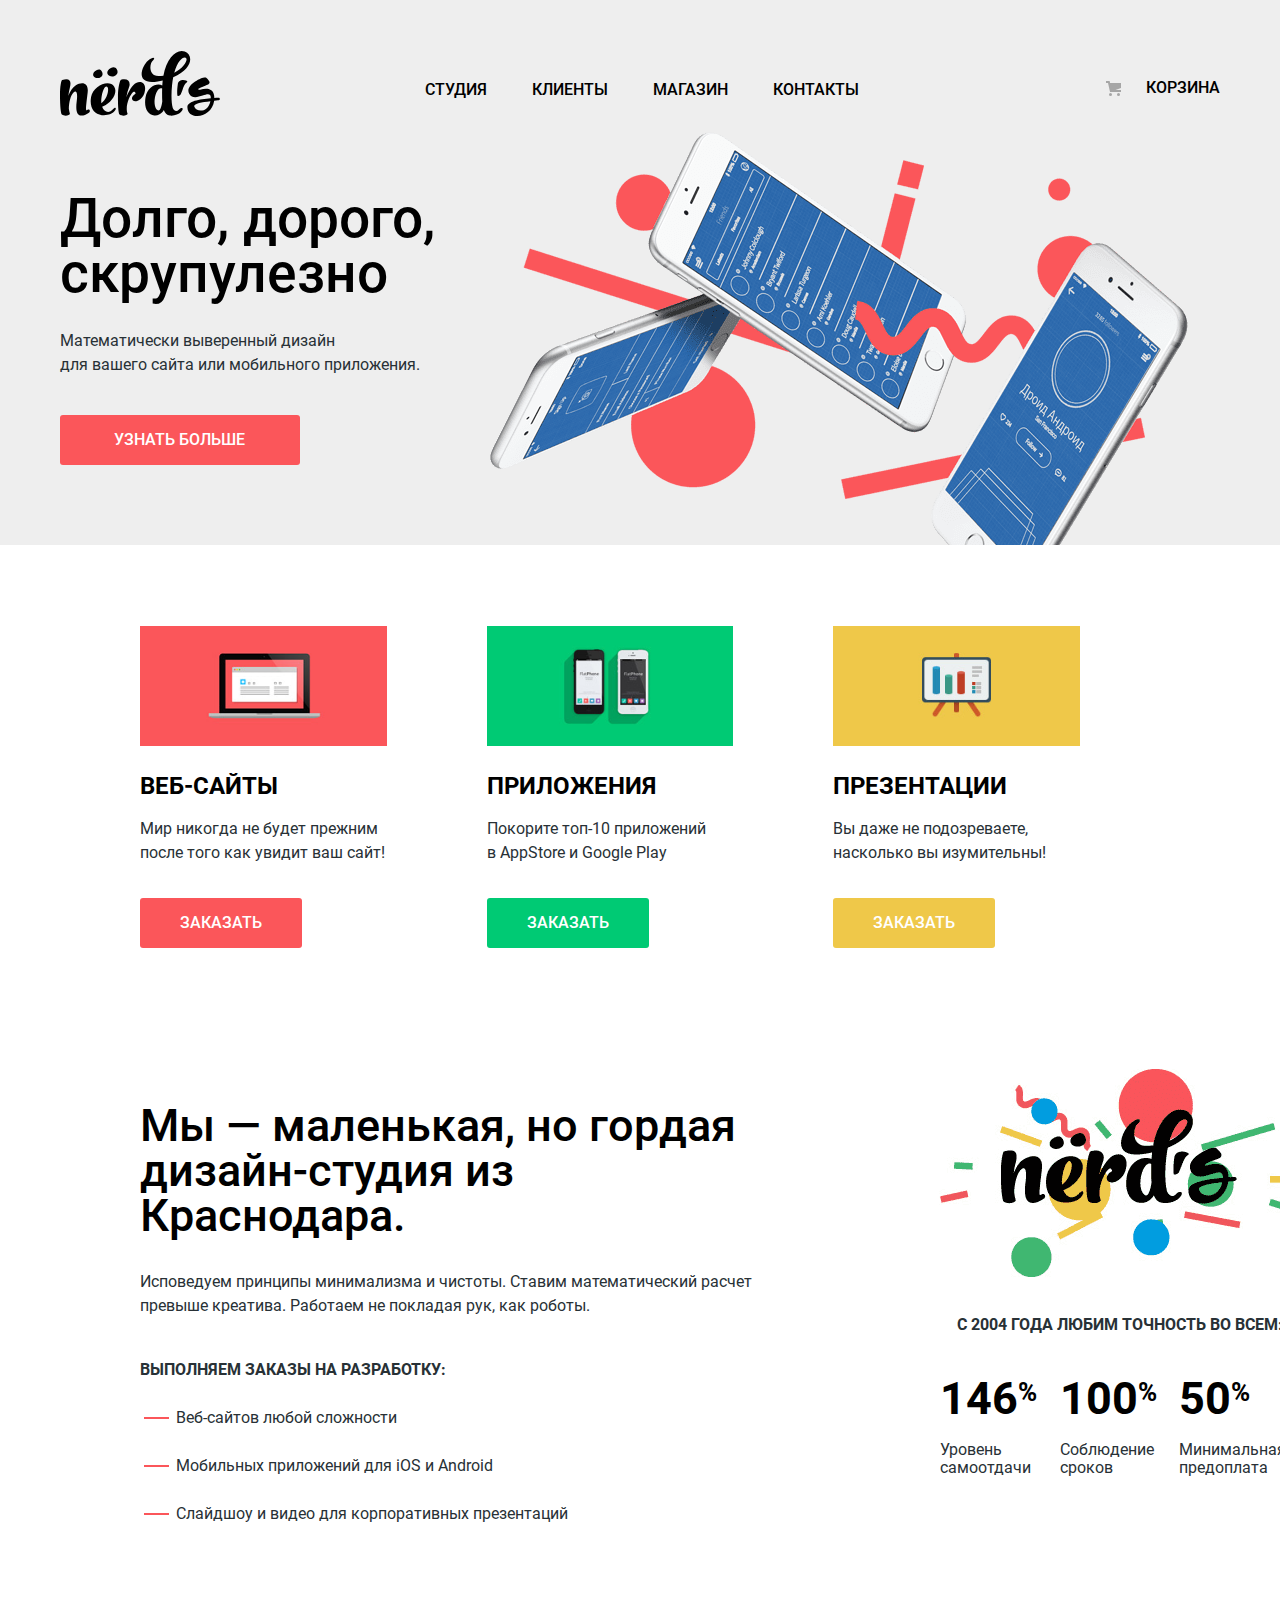
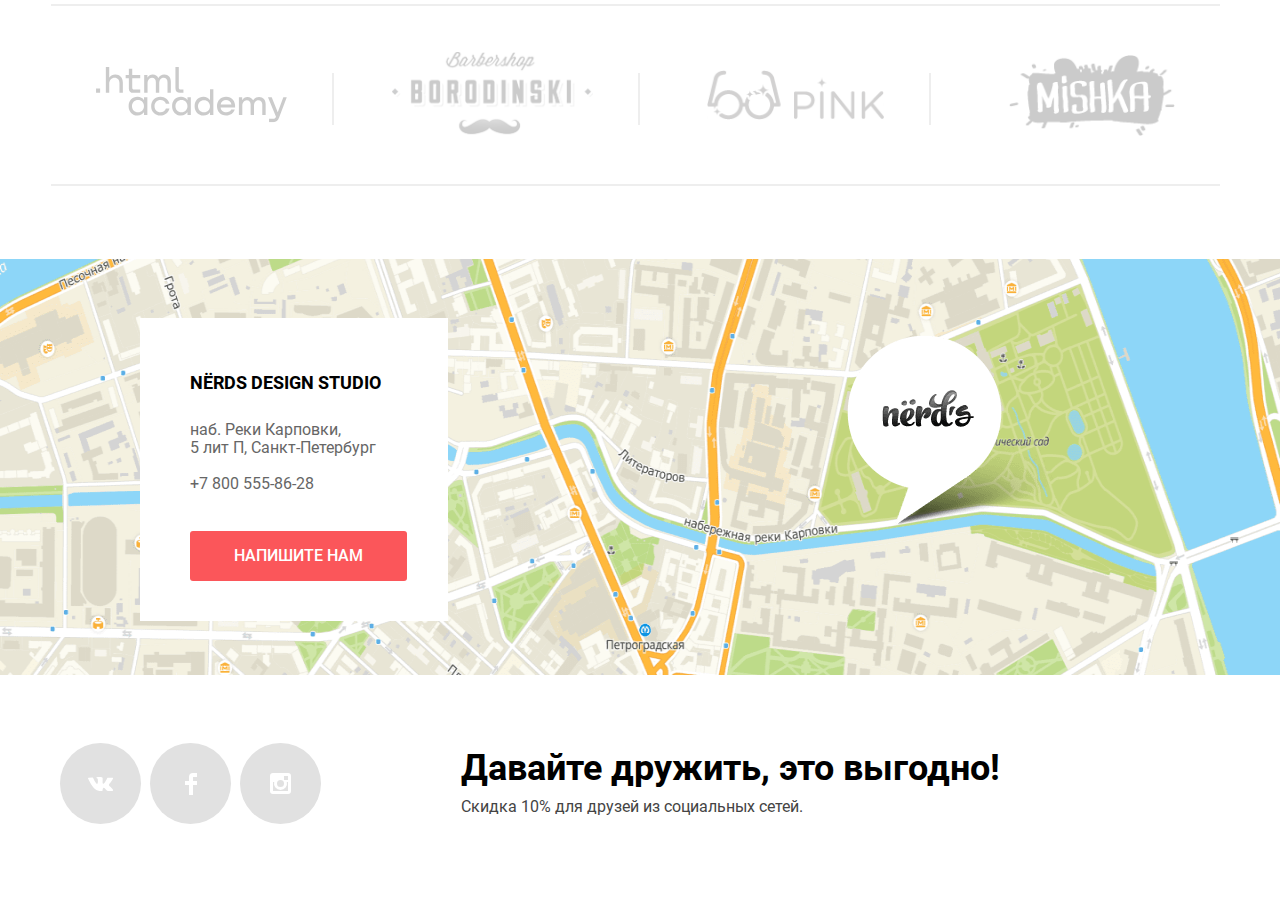
==== index.html @ bace2d58 "Декоративные элементы на главной странице" ====
<!DOCTYPE html>
<html lang="ru">
  <head>
    <meta charset="utf-8" />
    <title>Дизайн-студия "Нёрдс"</title>
    <link rel="icon" href="favicon.ico" />
    <link rel="icon" href="img/favicon/icon.svg" type="image/svg+xml" />
    <link rel="apple-touch-icon" href="img/favicon/180.png" />
    <link rel="manifest" href="manifest.webmanifest" />
    <link href="css/normalize.css" rel="stylesheet" />
    <link href="css/style.css" rel="stylesheet" />
  </head>
  <body class="page-body">
    <header class="main-header">
      <nav class="container main-navigation">
        <a class="main-header-logo">
          <img
            src="img/nerds-logo.svg"
            width="160"
            height="65"
            alt="Логотип дизайн-студии Nerds"
          />
        </a>
        <ul class="site-navigation">
          <li><a href="#">Студия</a></li>
          <li><a href="#">Клиенты</a></li>
          <li><a href="catalog.html">Магазин</a></li>
          <li><a href="#">Контакты</a></li>
        </ul>

        <a class="cart-link" href="blank.html">
          <img src="img/cart-icon.svg" width="15" height="15" alt="Корзина." />
          Корзина
        </a>
      </nav>
    </header>
    <main>
      <h1 class="visually-hidden">Дизайн-студия Nerds</h1>
      <section class="slider">
        <div class="container">
          <ul class="slider-list">
            <li class="slider-item slider-item--active">
              <div class="slider-item__left">
                <h2>
                  Долго, дорого, <br />
                  скрупулезно
                </h2>
                <p>
                  Математически выверенный дизайн <br />
                  для вашего сайта или мобильного приложения.
                </p>
                <a class="button" href="#">Узнать больше</a>
              </div>
              <img
                src="img/nerds-slide-1.png"
                width="760"
                height="431"
                alt="Телефоны."
              />
            </li>
            <li class="slider-item">
              <div class="slider-item__left">
                <h2>
                  Любим математику <br />
                  как никто другой
                </h2>
                <p>
                  Никакого креатива, только математические формулы для расчета
                  идеальных пропорций
                </p>
                <a class="button" href="#">Узнать больше</a>
              </div>
              <img
                src="img/nerds-slide-2.png"
                width="760"
                height="431"
                alt="Компьютеры."
              />
            </li>
            <li class="slider-item">
              <div class="slider-item__left">
                <h2>
                  Только ночь, <br />
                  только хардкор
                </h2>
                <p>
                  Работать днем, как все? Мы против этого. <br />
                  Ближе к полуночи работа только начинается.
                </p>
                <a class="button" href="#">Узнать больше</a>
              </div>
              <img
                src="img/nerds-slide-3.png"
                width="760"
                height="431"
                alt="Телефоны."
              />
            </li>
          </ul>
        </div>
      </section>
      <section class="service">
        <div class="container service__wrapper container--1100">
          <h2 class="visually-hidden">Услуги</h2>
          <figure class="service-item">
            <img
              src="img/web-site.jpg"
              width="300"
              height="146"
              alt="Компьютеры."
            />
            <figcaption class="service-item__description">
              <h3>Веб-сайты</h3>
              <p>
                Мир никогда не будет прежним <br />
                после того как увидит ваш сайт!
              </p>
              <button class="button">Заказать</button>
            </figcaption>
          </figure>
          <figure class="service-item">
            <img src="img/apps.jpg" width="300" height="146" alt="Телефоны." />
            <figcaption class="service-item__description">
              <h3>Приложения</h3>
              <p>
                Покорите топ-10 приложений <br />
                в AppStore и Google Play
              </p>
              <button class="button button-green">Заказать</button>
            </figcaption>
          </figure>
          <figure class="service-item">
            <img
              src="img/presentation.jpg"
              width="300"
              height="146"
              alt="Доска с диаграммой."
            />
            <figcaption class="service-item__description">
              <h3>Презентации</h3>
              <p>
                Вы даже не подозреваете, <br />
                насколько вы изумительны!
              </p>
              <button class="button button-yellow">Заказать</button>
            </figcaption>
          </figure>
        </div>
      </section>
      <section class="about">
        <h2 class="visually-hidden">О компании</h2>
        <div class="container container--1174 about__wrapper">
          <div class="about-left">
            <p class="about-text">
              Мы — маленькая, но гордая дизайн-студия из Краснодара.
            </p>
            <p class="about-text-description">
              Исповедуем принципы минимализма и чистоты. Ставим математический
              расчет превыше креатива. Работаем не покладая рук, как роботы.
            </p>
            <h3>Выполняем заказы на разработку:</h3>
            <ul class="about-list">
              <li class="about-list-item">Веб-сайтов любой сложности</li>
              <li class="about-list-item">
                Мобильных приложений для iOS и Android
              </li>
              <li class="about-list-item">
                Слайдшоу и видео для корпоративных презентаций
              </li>
            </ul>
          </div>
          <div class="about-benefits">
            <img
              src="img/nerds-illustration.png"
              width="360"
              height="208"
              alt="Логотип компании Nerds."
            />
            <h3>с 2004 года Любим точность во всем:</h3>
            <ul class="about-benefits-list">
              <li class="about-benefits-item">
                <h4 class="about-benefits-item-title">146<sup>%</sup></h4>
                <p>Уровень самоотдачи</p>
              </li>
              <li class="about-benefits-item">
                <h4 class="about-benefits-item-title">100<sup>%</sup></h4>
                <p>Соблюдение сроков</p>
              </li>
              <li class="about-benefits-item">
                <h4 class="about-benefits-item-title">50<sup>%</sup></h4>
                <p>Минимальная предоплата</p>
              </li>
            </ul>
          </div>
        </div>
      </section>
      <section class="partners">
        <div class="container">
          <h2 class="visually-hidden">Партнеры</h2>
          <ul class="partner-list">
            <li>
              <a href="https://htmlacademy.ru/intensive/htmlcss">
                <img
                  class="partner-logo"
                  src="img/logo_htmlacademy.svg"
                  width="199"
                  height="57"
                  alt="Логотип HTML Acedemy"
              /></a>
            </li>
            <li>
              <a href="#">
                <img
                  class="partner-logo"
                  src="img/logo-borodinski.svg"
                  width="209"
                  height="90"
                  alt="Логотип барбершопа Borodinski "
              /></a>
            </li>
            <li>
              <a href="#">
                <img
                  class="partner-logo"
                  src="img/logo-pink.svg"
                  width="185"
                  height="52"
                  alt="Логотип компании Pink."
              /></a>
            </li>
            <li>
              <a href="#">
                <img
                  class="partner-logo"
                  src="img/logo-mishka.svg"
                  width="173"
                  height="84"
                  alt="Логотип компании Mishka."
              /></a>
            </li>
          </ul>
        </div>
      </section>
      <section class="contacts">
        <h2 class="visually-hidden">Контакты</h2>
        <img
          src="img/map.png"
          width="1440"
          height="416"
          alt="Карта с указанием местоположения дизайн-студии Nerds."
        />
        <img
          src="img/map-marker.png"
          width="231"
          height="190"
          alt="Маркер с указанием местоположения компании Nerds."
        />
        <section class="adress">
          <h3>NЁRDS DESIGN STUDIO</h3>
          <p>
            наб. Реки Карповки, <br />
            5 лит П, Санкт-Петербург
          </p>
          <a class="contacts-phone" href="tel:+78005558628">+7 800 555-86-28</a>
          <button class="button">Напишите нам</button>
        </section>
      </section>
    </main>
    <footer class="main-footer">
      <div class="main-footer__wrapper container container--1060">
        <ul class="footer-social">
          <li>
            <a class="social-button" href="#">
              <img
                src="img/vk-icon.svg"
                width="26"
                height="15"
                alt="Иконка ВК."
            /></a>
          </li>
          <li>
            <a class="social-button" href="#">
              <img
                src="img/fb-icon.svg"
                width="12"
                height="22"
                alt="Иконка Facebook."
            /></a>
          </li>
          <li>
            <a class="social-button" href="#">
              <img
                src="img/insta-icon.svg"
                width="21"
                height="21"
                alt="Иконка Инстаграм."
            /></a>
          </li>
        </ul>
        <div class="footer__info">
          <p class="footer-text">Давайте дружить, это выгодно!</p>
          <p>Скидка 10% для друзей из социальных сетей.</p>
        </div>
      </div>
    </footer>
    <section class="modal">
      <h2>Напишите нам</h2>
      <form class="write-us-form" action="#">
        <p class="write-us-item">
          <label for="name">Ваше имя:</label>
          <input type="text" id="name" placeholder="Имя Фамилия" />
        </p>
        <p class="write-us-item">
          <label for="email">Ваш email:</label>
          <input type="email" id="email" placeholder="email@example.com" />
        </p>
        <p class="write-us-item">
          <label for="letter">Текст письма:</label>
          <textarea
            id="letter"
            name="letter"
            placeholder="В свободной форме"
          ></textarea>
        </p>
        <button class="button" type="submit">Отправить</button>
      </form>
      <button class="write-us-form-close" type="button">&times;</button>
    </section>
  </body>
</html>
---- css/style.css ----
@font-face {
  font-family: "Roboto";
  font-weight: normal;
  font-style: normal;
  font-display: swap;
  src: url("../fonts/roboto.woff2") format("woff2"),
    url("../fonts/roboto.woff") format("woff");
}

@font-face {
  font-family: "Roboto";
  font-weight: 500;
  font-style: normal;
  font-display: swap;
  src: url("../fonts/robotomedium.woff2") format("woff2"),
    url("../fonts/robotomedium.woff") format("woff");
}

@font-face {
  font-family: "Roboto";
  font-weight: bold;
  font-style: normal;
  font-display: swap;
  src: url("../fonts/robotobold.woff2") format("woff2"),
    url("../fonts/robotobold.woff") format("woff");
}

:root {
  --basic-black: #000000;
  --basic-white: #ffffff;
  --basic-extra-light: #eeeeee;
  --basic-extra-dark: #283136;
  --pink-active: #d7373b;
  --pink-hover: #e74246;
  --pink: #fb565a;
  --grey-footer: #444444;
  --grey-form: #d7dcde;
  --grey-form-hover: #b4b9bb;
  --grey-radio-hover: #283136;
  --grey-social: #e1e1e1;
  --grey-product-text: #666666;
  --grey-button-hover: #dfdfdf;
  --grey-button-active: #d5d5d5;
  --button-green: #00ca74;
  --button-green-hover: #00bc6c;
  --button-green-active: #00aa62;
  --button-yellow: #efc849;
  --button-yellow-hover: #eab534;
  --button-yellow-active: #e5a722;
  --sort-button: #231f20;
  --sort-button-last: #a6a6a6;
}

.container {
  width: 100%;
  max-width: 1160px;
  margin: 0 auto;
  padding: 0 10px;
}

.visually-hidden {
  position: absolute;
  clip: rect(0 0 0 0);
  width: 1px;
  height: 1px;
  margin: -1px;
}

.button {
  font: inherit;
  text-align: center;
  color: var(--basic-white);
  vertical-align: middle;
  text-transform: uppercase;
  background-color: var(--pink);
  border: none;
  font-weight: 500;
  line-height: 18px;
  font-family: "Roboto", Arial, Helvetica, sans-serif;
  cursor: pointer;
  border-radius: 3px;
  height: 50px;
}

.button:hover {
  background-color: var(--pink-hover);
}

.button:active {
  background-color: var(--pink-active);
  color: rgba(255, 255, 255, 0.3);
}

.service-item__description p {
  padding-bottom: 0;
}

.service-item__description button {
  display: flex;
  align-items: center;
  width: -moz-fit-content;
  width: -webkit-fit-content;
  width: fit-content;
  padding: 0 2.5em;
  margin-top: 33px;
}

.button-green {
  background-color: var(--button-green);
}

.button-green:hover {
  background-color: var(--button-green-hover);
}

.button-green:active {
  background-color: var(--button-green-active);
  color: rgba(255, 255, 255, 0.3);
}

.button-yellow {
  background-color: var(--button-yellow);
}

.button-yellow:hover {
  background-color: var(--button-yellow-hover);
}

.button-yellow:active {
  background-color: var(--button-yellow-active);
  color: rgba(255, 255, 255, 0.3);
}

fieldset:first-child label {
  line-height: 22px;
  text-transform: uppercase;
}

fieldset:first-child input {
  line-height: 22px;
  background-color: var(--basic-extra-light);
}

fieldset:first-child input::placeholder {
  color: var(--basic-extra-dark);
}

.page-body,
.catalog-body {
  min-width: 935px;
  margin: 0;
  padding: 0;
  font-family: "Roboto", Arial, Helvetica, sans-serif;
  font-size: 16px;
  line-height: 24px;
  font-weight: 400;
  color: var(--basic-extra-dark);
  background-color: var(--basic-white);
}

.page-body a,
.catalog-body a {
  text-decoration: none;
}

.page-body img,
.catalog-body img {
  max-width: 100%;
  height: auto;
}

.main-navigation {
  display: flex;
  justify-content: space-between;
  font-size: 16px;
  line-height: 30px;
  color: var(--basic-black);
  background-color: var(--basic-extra-light);
  text-transform: uppercase;
  padding-top: 50px;
}

.main-header {
  background-color: var(--basic-extra-light);
}

.site-navigation {
  display: flex;
  align-items: center;
  justify-content: center;
  margin: 0;
  padding: 0;
  list-style: none;
  padding-right: 43px;
  padding-top: 4px;
}

.site-navigation li + li {
  margin-left: 45px;
}

.site-navigation a:not([href]) {
  position: relative;
}

.site-navigation a:not([href])::before {
  position: absolute;
  width: 100%;
  bottom: -13px;
  height: 2px;
  content: "";
  background-color: var(--pink);
}

.site-navigation a,
.cart-link {
  color: var(--basic-black);
  font-weight: 500;
}

.site-navigation a:hover,
.cart-link:hover {
  color: var(--pink);
}

.site-navigation a:active,
.cart-link:active,
.main-header-logo:active img .product-item h3:active {
  color: var(--basic-black);
  opacity: 0.3;
}

.cart-link {
  display: flex;
  align-items: center;
}

.cart-link img {
  margin-right: 25px;
}

.main-header-logo:hover {
  color: var(--basic-black);
  opacity: 0.7;
}

.slider {
  background-color: var(--basic-extra-light);
}

.slider-list {
  list-style: none;
  padding: 0;
  margin-top: 0;
}

.slider-item h2 {
  color: var(--basic-black);
  font-size: 55px;
  line-height: 55px;
  font-weight: 500;
  display: grid;
  grid-column: 1/-1;
  grid-row: 1;
  margin-top: 65px;
  margin-bottom: 0;
}

.slider-item p {
  grid-column: 1/-1;
  grid-row: 2;
  max-width: 416px;
  margin-top: 28px;
}

.slider-item img {
  grid-column-start: 2;
  grid-row: 1/-1;
  margin-top: -12px;
  margin-left: 16px;
}

.slider-item {
  display: none;
  grid-template-rows: repeat(3, auto);
}

.slider-item--active {
  display: grid;
}

.slider-item__left a {
  display: flex;
  align-items: center;
  width: -moz-fit-content;
  width: -webkit-fit-content;
  width: fit-content;
  margin-top: 38px;
  margin-bottom: 80px;
  padding: 0 3.4em;
}

.container--1174 {
  width: 100%;
  max-width: 1174px;
  margin-left: 130px;
  margin-right: 116px;
  margin-top: 56px;
}

.about {
  padding-bottom: 80px;
}

.about__wrapper {
  display: grid;
  grid-template-columns: auto auto;
}

.about-left {
  width: 100%;
  max-width: 650px;
}

.about h3 {
  color: var(--basic-extra-dark);
  font-size: 16px;
  text-transform: uppercase;
  font-weight: 700;
}

.about > h3:last-of-type {
  color: var(--basic-black);
}

.about-text {
  color: var(--basic-black);
  font-size: 45px;
  line-height: 45px;
  font-weight: 500;
  margin: 0;
  margin-top: 34px;
  margin-bottom: 32px;
}

.about-text-description {
  margin: 0;
  margin-bottom: 40px;
}
.about-left h3 {
  margin: 40px 0 23px;
}

.about-list {
  padding: 0;
  margin-top: 24px;
  list-style: none;
  margin-left: 4px;
}

.about-list li {
  display: flex;
  align-items: center;
}

.about-list li::before {
  content: "";
  width: 25px;
  height: 2px;
  background-color: var(--pink);
  margin-right: 7px;
}

.about-list li + li {
  margin-top: 24px;
}

.about-benefits {
  width: 100%;
  max-width: 360px;
  margin-left: 68px;
}

.about-benefits h3 {
  white-space: nowrap;
  margin-top: 29px;
  margin-left: 51px;
}

.about-benefits img {
  margin-left: 33px;
}

.about-benefits-list {
  display: grid;
  width: 379px;
  grid-template-columns: 130px 125px 135px;
  list-style: none;
  padding: 0;
  margin: 0;
  margin-right: 126px;
  margin-left: 34px;
  margin-top: 30px;
}

.about-benefits-item:nth-of-type(2) {
  margin-left: -10px;
}

.about-benefits-item:nth-of-type(3) {
  margin-left: -16px;
}

.about-benefits-item h4 {
  margin: 0;
}

.about-benefits-item-title {
  color: var(--basic-black);
  font-size: 45px;
  line-height: 64px;
  font-weight: 700;
}

.about-benefits-item-title sup {
  color: var(--basic-black);
  font-size: 26px;
  line-height: 40px;
  font-weight: 700;
}

.about-benefits-item p {
  line-height: 18px;
  font-family: "Roboto", Arial, Helvetica, sans-serif;
  margin: 0;
  margin-top: 10px;
}

.container--1100 {
  max-width: 1100px;
  padding: 0;
}

.service {
  padding: 65px 0;
  margin-left: 140px;
  margin-right: 200px;
}

.service-item {
  margin: 0;
}

.service-item img {
  width: 300px;
}

.service__wrapper {
  display: flex;
  justify-content: start;
}

.service__wrapper figure + figure {
  margin-left: 100px;
}

.service-item h3 {
  margin: 0;
  font-size: 24px;
  line-height: 30px;
  text-transform: uppercase;
  color: var(--basic-black);
  margin-top: 18px;
}

.partner-list {
  display: flex;
  list-style: none;
  margin: 0;
  padding: 0;
  padding-top: 46px;
  padding-bottom: 39px;
  border-top: 2px solid var(--basic-extra-light);
  border-bottom: 2px solid var(--basic-extra-light);
  align-items: center;
  margin-top: -18px;
  margin-left: -9px;
}

.partner-list li {
  padding: 0 45px;
  position: relative;
}

.partner-list li:nth-of-type(2) {
  margin-left: 15px;
}

.partner-list li:nth-of-type(3) {
  margin-left: 24px;
}

.partner-list li:nth-of-type(4) {
  margin-left: 35px;
}

.partner-list li:last-child::after {
  display: none;
}

.partner-list li::after {
  content: "";
  position: absolute;
  width: 2px;
  height: 52px;
  background-color: var(--basic-extra-light);
  left: 100%;
  top: 50%;
  transform: translateY(-50%);
}

.partner-logo {
  opacity: 0.2;
}

.partner-logo:hover {
  opacity: 1;
}

.partner-logo:active {
  opacity: 0.1;
}

.main-footer {
  padding: 68px 0;
}

.main-footer__wrapper {
  display: grid;
  grid-template-columns: 351px 1fr;
  color: var(--grey-footer);
  line-height: 22px;
}

.main-footer__wrapper p:first-of-type {
  margin-top: 7px;
}

.main-footer__wrapper p:last-of-type {
  margin-top: 10px;
}

.footer-text {
  font-size: 36px;
  line-height: 36px;
  font-weight: 700;
  color: var(--basic-black);
  margin: 0;
}

.modal {
  display: none;
  width: 960px;
  position: absolute;
  top: 50%;
  left: 50%;
  transform: translate(-50%, -50%);
  padding: 63px 100px 84px;
  background: var(--basic-white);
  box-shadow: 0px 20px 40px rgba(0, 0, 0, 0.4);
  box-sizing: border-box;
}

.modal label {
  color: var(--basic-black);
  line-height: 18px;
  font-weight: 700;
  padding-bottom: 9px;
}

.modal h2 {
  margin: 0;
  font-size: 45px;
  line-height: 53px;
  margin-bottom: 37px;
}

.write-us-form {
  display: grid;
  grid-template-columns: 1fr 1fr;
  column-gap: 40px;
  width: 760px;
}

.write-us-form button {
  display: flex;
  align-items: center;
  width: -moz-fit-content;
  width: -webkit-fit-content;
  width: fit-content;
  padding: 0 5.2em;
  margin-top: 47px;
}

.write-us-item {
  display: flex;
  flex-direction: column;
}

.write-us-item input {
  font: inherit;
  background-color: transparent;
  border: 2px solid #d7dcde;
  line-height: 18px;
  padding: 1em 0.9em;
  border-radius: 3px;
}

.write-us-item textarea {
  line-height: 18px;
  border: 2px solid #d7dcde;
  border-radius: 3px;
  padding: 1em 0.9em;
  height: 118px;
  box-sizing: border-box;
  resize: none;
}

.write-us-item:last-of-type {
  grid-column: 1 / -1;
}

.write-us-item input:hover,
.write-us-item textarea:hover {
  background-color: transparent;
  border-color: var(--grey-form);
}

.write-us-item input:focus,
.write-us-item textarea:focus {
  background-color: transparent;
  border-color: var(--basic-black);
}

.write-us-item input:invalid,
.write-us-item textarea:invalid {
  background-color: transparent;
  border-color: (--pink-hover);
}

.write-us-item input::placeholder,
.write-us-item textarea::placeholder {
  color: var(--grey-footer);
  opacity: 0.5;
}

.write-us-item input:focus::placeholder {
  opacity: 1;
}

.write-us-item input:invalid::placeholder {
  color: var(--pink-hover);
}

.write-us-form-close {
  display: flex;
  justify-content: center;
  align-items: center;
  position: absolute;
  top: 78px;
  right: 90px;
  width: 21px;
  height: 21px;
  background-color: var(--basic-white);
  border: none;
  color: rgba(251, 86, 90, 0.3);
  font-size: 40px;
  -webkit-appearance: none;
  appearance: none;
  padding: 0;
  cursor: pointer;
}

.footer-social {
  display: flex;
  justify-content: flex-start;
  list-style: none;
  padding: 0;
  margin: 0;
  margin-left: -50px;
  width: -moz-fit-content;
  width: -webkit-fit-content;
  width: fit-content;
}

.footer-social li + li {
  margin-left: 9px;
}

.social-button {
  width: 81px;
  height: 81px;
  border-radius: 50%;
  background-color: var(--grey-social);
  display: flex;
  justify-content: center;
  align-items: center;
}

.social-button:hover {
  width: 79px;
  height: 79px;
  border-radius: 50%;
  background-color: var(--pink-hover);
  display: flex;
  justify-content: center;
  align-items: center;
}

.social-button:active {
  width: 79px;
  height: 79px;
  border-radius: 50%;
  background-color: var(--pink-active);
  display: flex;
  justify-content: center;
  align-items: center;
}

.adress button {
  display: flex;
  align-items: center;
  width: -moz-fit-content;
  width: -webkit-fit-content;
  width: fit-content;
  padding: 0 2.75em;
}

.page-title {
  margin: 0;
  padding: 70px 0 100px;
  background-color: var(--basic-extra-light);
  color: var(--basic-black);
  font-size: 55px;
  line-height: 55px;
  font-weight: 500;
  text-align: center;
}

.page-catalog {
  display: grid;
  grid-template-columns: 260px 1fr;
  gap: 140px;
  margin-top: 55px;
}

.filter fieldset {
  margin: 0;
  padding: 0;
  border: 0;
}

.filter legend {
  color: var(--basic-black);
  font-size: 18px;
  line-height: 30px;
  font-weight: 700;
  text-transform: uppercase;
}

.price {
  margin-bottom: 48px;
}

.filter ul {
  list-style: none;
  line-height: 20px;
}

.filter-input-radio:hover + label,
.filter-input-checkbox:hover + label {
  color: var(--grey-radio-hover);
}

.filter-input-radio:disabled + label,
.filter-input-checkbox:disabled + label {
  color: var(--grey-radio-hover);
  opacity: 0.3;
}

.filter-input-range {
  padding: 40px 25px;
  width: 100%;
  max-width: 205px;
}

.filter-input-range__wrapper {
  background-color: var(--basic-extra-light);
  margin-top: 48px;
  margin-bottom: 14px;
  box-shadow: 0px 4px 4px rgba(0, 0, 0, 0.25);
  border-radius: 3px;
}

.range-controls {
  position: relative;
  height: 41px;
  margin-bottom: 15px;
  padding-top: 39px;
  padding-right: 20px;
  padding-left: 20px;
  background-color: #f1f1f1;
  box-shadow: 0px 4px 4px rgba(0, 0, 0, 0.25);
  border-radius: 3px;
}

.range-controls .scale {
  height: 2px;
  background: var(--grey-form);
}

.range-controls .bar {
  width: 70%;
  height: 2px;
  background: var(--button-green);
}

.range-controls .toggle {
  position: absolute;
  top: 31px;
  left: 0;
  width: 4px;
  height: 4px;
  padding: 0;
  border: 8px solid var(--basic-white);
  background-color: #ababab;
  border-radius: 50%;
  box-shadow: 0 2px 1px 0 #cfcfcf;
  cursor: pointer;
}

.range-controls .toggle-min {
  left: 18px;
}

.range-controls .toggle-max {
  left: 160px;
}

.filter-price {
  display: flex;
  margin-bottom: 54px;
}

.filter-price__input {
  text-align: center;
  width: 100%;
  max-width: 80px;
  height: 38px;
  -webkit-appearance: none;
  appearance: none;
  border: none;
  border-radius: 3px;
  -webkit-appearance: none;
  -moz-appearance: textfield;
}

.filter-price__label {
  display: flex;
  align-items: center;
  margin-right: 10px;
}

.filter-price__label:last-of-type {
  margin-left: 33px;
}

.filter-grid ul {
  margin: 0;
  padding: 0;
  margin-top: 13px;
  margin-bottom: 43px;
}

.filter-grid li + li {
  margin-top: 15px;
}

.filter-features ul {
  margin: 0;
  padding: 0;
  margin-top: 14px;
  margin-bottom: 48px;
}

.filter-features li + li {
  margin-top: 17px;
}

.sort {
  display: flex;
  align-items: center;
  width: 100%;
}

.sort__title {
  margin: 0;
  margin-right: auto;
}

.sort-list {
  display: flex;
  align-items: center;
  list-style: none;
  margin: 0;
  margin-right: 47px;
  padding: 0;
}

.sort-list a {
  font-size: 14px;
  line-height: 18px;
  text-transform: uppercase;
}

.sort-item + .sort-item {
  margin-left: 25px;
}

.sort-item a {
  color: var(--basic-black);
  opacity: 0.3;
}

.sort-item-current a {
  opacity: 1;
}

.sort-item a:hover,
.sort-item-current a:hover {
  color: var(--basic-black);
  opacity: 0.6;
}

.sort-item a:active,
.sort-item-current a:active {
  color: var(--basic-black);
  opacity: 1;
}

.sort h2 {
  font-size: 18px;
  line-height: 30px;
  text-transform: uppercase;
  color: var(--basic-black);
}

.sort .button {
  width: 11px;
  height: 10px;
  clip-path: polygon(50% 0, 100% 100%, 0 100%);
  background-color: var(--sort-button-last);
  opacity: 0.2;
  border: none;
  border-radius: 0;
}

.sort .button--down {
  transform: rotate(180deg);
  margin-right: 18px;
}

.sort .button:hover {
  background-color: var(--sort-button-last);
  opacity: 1;
}

.sort .button--active,
.sort .button:active {
  background-color: var(--sort-button);
  opacity: 1;
}

.button-show,
.button-page {
  background-color: var(--basic-extra-light);
  color: var(--basic-black);
  font-weight: 500;
  text-transform: uppercase;
}

.button-show,
.page-item:last-child .button-page {
  width: 260px;
}

.button-show:hover,
.button-page:hover {
  background-color: var(--grey-button-hover);
  color: var(--basic-black);
  opacity: 1;
}

.button-show:active,
.button-page:active {
  background-color: var(--grey-button-active);
  color: rgba(0, 0, 0, 0.3);
}

.product {
  margin-top: 50px;
}

.product-list {
  display: grid;
  grid-template-columns: 1fr 1fr;
  column-gap: 40px;
  row-gap: 30px;
  margin: 0;
  padding: 0;
  list-style: none;
}

.product-item {
  position: relative;
  display: flex;
  flex-direction: column;
}

.product-item__header {
  width: 100%;
  height: auto;
  opacity: 0.12;
}

.product-item:hover .product-item__header {
  opacity: 1;
}

.product-item__image {
  width: 100%;
  height: auto;
  border-radius: 0 0 4px 4px;
}

.product-item:hover .product-item__image {
  filter: drop-shadow(0px 6px 15px rgba(0, 0, 0, 0.25));
}

.product-item a {
  color: var(--basic-black);
}

.product-item a:hover {
  color: var(--pink);
}

.product-item a:active {
  opacity: 0.3;
}

.product-item__title {
  margin: 0;
  font-size: 18px;
  line-height: 30px;
  font-weight: 700;
  text-transform: uppercase;
  text-align: center;
  padding-top: 26px;
  padding-bottom: 12px;
}

.product-item p {
  color: var(--grey-product-text);
  line-height: 18px;
  text-align: center;
}

.product-item button:active {
  color: var(--basic-white);
}

.product-price {
  position: absolute;
  bottom: 0;
  left: 0;
  display: none;
  flex-direction: column;
  align-items: center;
  width: 100%;
  background-color: var(--basic-extra-light);
}

.product-item:hover .product-price {
  display: flex;
  border-radius: 0 0 4px 4px;
}

.product-price p {
  margin: 0;
  padding-bottom: 30px;
}

.product-price button {
  width: 200px;
  margin-bottom: 45px;
}

.page {
  list-style: none;
  display: flex;
  margin: 0;
  padding: 0;
  margin-top: 54px;
}

.page-item + .page-item {
  margin-left: 11px;
}

.button-page {
  display: flex;
  align-items: center;
  justify-content: center;
  width: 50px;
  height: 50px;
  border-radius: 3px;
}

.button-page-current {
  background-color: var(--basic-white);
  box-sizing: border-box;
  border: 3px solid #dbdbdb;
  border-radius: 3px;
}

.button-page-current:hover {
  background-color: var(--basic-white);
  cursor: unset;
}

.contacts {
  display: grid;
  grid-template-columns: 448px 1fr;
  padding-top: 80px;
}

.contacts img:first-of-type {
  grid-column: 1/-1;
  grid-row: 1/-1;
  width: 100%;
  height: 416px;
  margin-top: -7px;
}

.contacts img:last-of-type {
  grid-column: 2;
  grid-row: 1;
  margin-left: 399px;
  margin-top: 69px;
}

.contacts section {
  grid-column: 1;
  grid-row: 1/-1;
  background: var(--basic-white);
  margin-top: 54px;
  margin-bottom: 54px;
  padding-left: 50px;
  margin-top: 52px;
  margin-left: 140px;
}

.contacts-adress button {
  display: block;
  padding: 0 2.75em;
}

.contacts h3 {
  margin: 0;
  color: var(--basic-black);
  font-size: 18px;
  line-height: 30px;
  font-weight: 700;
  margin-top: 50px;
  margin-bottom: 23px;
}

.contacts p,
.contacts a {
  margin: 0;
  color: var(--grey-product-text);
  line-height: 18px;
  margin-bottom: 18px;
}

.contacts a {
  display: block;
  margin-bottom: 38px;
}

.contacts-phone {
  color: var(--grey-product-text);
}

.container--1060 {
  width: 1060px;
}
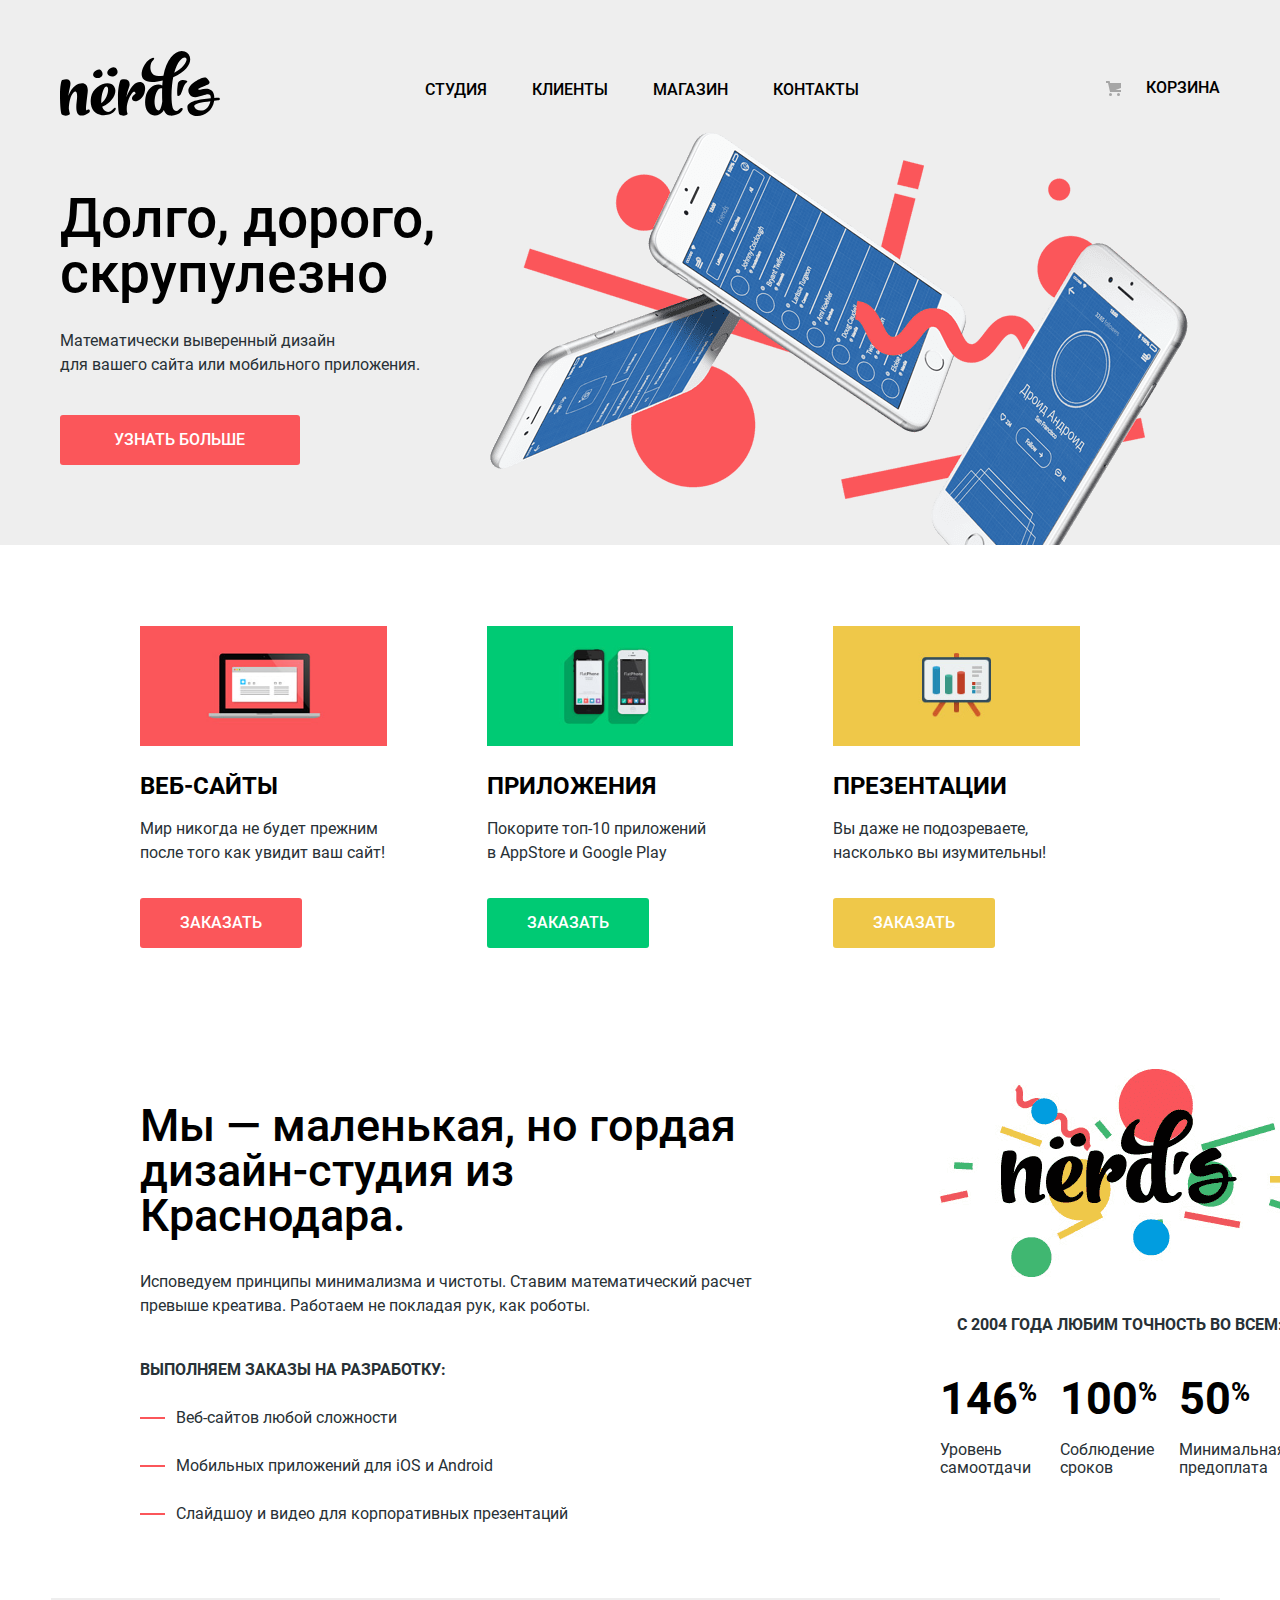
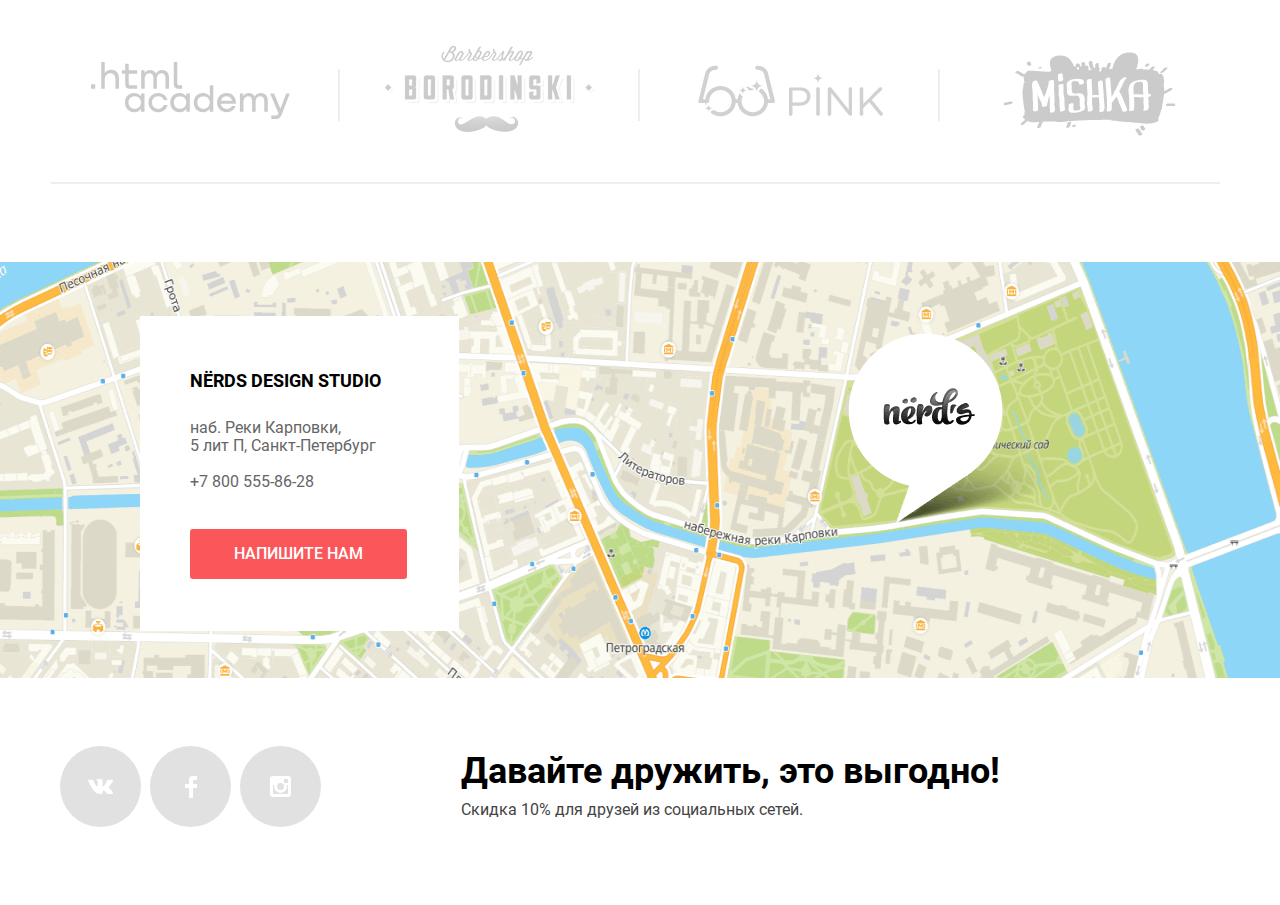
==== commit 39b51315: "Декоративные элементы на главной странице" ====
--- a/index.html
+++ b/index.html
@@ -8,7 +8,7 @@
     <link rel="apple-touch-icon" href="img/favicon/180.png" />
     <link rel="manifest" href="manifest.webmanifest" />
     <link href="css/normalize.css" rel="stylesheet" />
-    <link href="css/style.css" rel="stylesheet" />
+    <link href="css/style.min.css" rel="stylesheet" />
   </head>
   <body class="page-body">
     <header class="main-header">
--- a/css/style.min.css
+++ b/css/style.min.css
@@ -0,0 +1 @@
+@font-face{font-family:"Roboto";font-weight:400;font-style:normal;font-display:swap;src:url(../fonts/roboto.woff2) format("woff2"),url(../fonts/roboto.woff) format("woff")}@font-face{font-family:"Roboto";font-weight:500;font-style:normal;font-display:swap;src:url(../fonts/robotomedium.woff2) format("woff2"),url(../fonts/robotomedium.woff) format("woff")}@font-face{font-family:"Roboto";font-weight:700;font-style:normal;font-display:swap;src:url(../fonts/robotobold.woff2) format("woff2"),url(../fonts/robotobold.woff) format("woff")}:root{--basic-black:#000000;--basic-white:#ffffff;--basic-extra-light:#eeeeee;--basic-extra-dark:#283136;--pink-active:#d7373b;--pink-hover:#e74246;--pink:#fb565a;--grey-footer:#444444;--grey-form:#d7dcde;--grey-form-hover:#b4b9bb;--grey-radio-hover:#283136;--grey-social:#e1e1e1;--grey-product-text:#666666;--grey-button-hover:#dfdfdf;--grey-button-active:#d5d5d5;--button-green:#00ca74;--button-green-hover:#00bc6c;--button-green-active:#00aa62;--button-yellow:#efc849;--button-yellow-hover:#eab534;--button-yellow-active:#e5a722;--sort-button:#231f20;--sort-button-last:#a6a6a6;--grey-radio:#4d4d4d}.container{width:100%;max-width:1160px;margin:0 auto;padding:0 10px}.visually-hidden{position:absolute;clip:rect(0 0 0 0);width:1px;height:1px;margin:-1px}.button{font:inherit;text-align:center;color:var(--basic-white);vertical-align:middle;text-transform:uppercase;background-color:var(--pink);border:0;font-weight:500;line-height:18px;font-family:"Roboto",Arial,Helvetica,sans-serif;cursor:pointer;border-radius:3px;height:50px}.button:hover{background-color:var(--pink-hover)}.button:active{background-color:var(--pink-active);color:rgba(255,255,255,.3)}.service-item__description p{padding-bottom:0}.service-item__description button{display:flex;align-items:center;width:-moz-fit-content;width:-webkit-fit-content;width:fit-content;padding:0 2.5em;margin-top:33px}.button-green{background-color:var(--button-green)}.button-green:hover{background-color:var(--button-green-hover)}.button-green:active{background-color:var(--button-green-active);color:rgba(255,255,255,.3)}.button-yellow{background-color:var(--button-yellow)}.button-yellow:hover{background-color:var(--button-yellow-hover)}.button-yellow:active{background-color:var(--button-yellow-active);color:rgba(255,255,255,.3)}fieldset:first-child label{line-height:22px;text-transform:uppercase}fieldset:first-child input{line-height:22px;background-color:var(--basic-extra-light)}fieldset:first-child input::placeholder{color:var(--basic-extra-dark)}fieldset:first-child input:last-child{padding-left:21px}.catalog-body,.page-body{min-width:935px;margin:0;padding:0;font-family:"Roboto",Arial,Helvetica,sans-serif;font-size:16px;line-height:24px;font-weight:400;color:var(--basic-extra-dark);background-color:var(--basic-white)}.catalog-body a,.page-body a{text-decoration:none}.catalog-body img,.page-body img{max-width:100%;height:auto}.main-navigation{display:flex;justify-content:space-between;font-size:16px;line-height:30px;color:var(--basic-black);text-transform:uppercase;padding-top:50px}.main-header,.main-navigation{background-color:var(--basic-extra-light)}.site-navigation{display:flex;flex-wrap:wrap;align-items:center;justify-content:center;margin:0;list-style:none;padding:4px 43px 0 0}.site-navigation li+li{margin-left:45px}.site-navigation a:not([href]){position:relative}.site-navigation a:not([href])::before{position:absolute;width:100%;bottom:-20px;height:2px;content:"";background-color:var(--pink)}.cart-link,.site-navigation a,.slider-item h2{color:var(--basic-black);font-weight:500}.cart-link:hover,.site-navigation a:hover{color:var(--pink)}.cart-link:active,.main-header-logo:active img .product-item h3:active,.main-header-logo:hover,.site-navigation a:active{color:var(--basic-black);opacity:.3}.about-list li,.cart-link,.slider-item__left a{display:flex;align-items:center}.cart-link img{margin-right:25px}.main-header-logo:hover{opacity:.7}.slider{background-color:var(--basic-extra-light)}.slider-list{list-style:none;padding:0;margin-top:0}.slider-item h2{font-size:55px;line-height:55px;display:grid;grid-column:1/-1;grid-row:1;margin-top:65px;margin-bottom:0}.slider-item p{grid-column:1/-1;grid-row:2;max-width:416px;margin-top:28px}.slider-item img{grid-column-start:2;grid-row:1/-1;margin-top:-12px;margin-left:16px}.slider-item{display:none;grid-template-rows:repeat(3,auto)}.slider-item--active{display:grid}.slider-item__left a{width:-moz-fit-content;width:-webkit-fit-content;width:fit-content;margin-top:38px;margin-bottom:80px;padding:0 3.4em}.container--1174{width:100%;max-width:1174px;margin-left:130px;margin-right:116px;margin-top:56px}.about{padding-bottom:74px}.about__wrapper{display:grid;grid-template-columns:auto auto}.about-left{width:100%;max-width:650px}.about h3{color:var(--basic-extra-dark);font-size:16px;text-transform:uppercase;font-weight:700}.about>h3:last-of-type{color:var(--basic-black)}.about-text{color:var(--basic-black);font-size:45px;line-height:45px;font-weight:500;margin:34px 0 32px}.about-text-description{margin:0 0 40px}.about-left h3{margin:40px 0 23px}.about-list{padding:0;list-style:none;margin-left:4px}.about-list li::before{content:"";width:25px;height:2px;background-color:var(--pink);margin-right:7px;position:relative;left:-4px}.about-list,.about-list li+li{margin-top:24px}.about-benefits{width:100%;max-width:360px;margin-left:68px}.about-benefits h3{white-space:nowrap;margin-top:29px;margin-left:51px}.about-benefits img{margin-left:33px}.about-benefits-list{display:grid;width:379px;grid-template-columns:130px 125px 135px;list-style:none;padding:0;margin:30px 126px 0 34px}.about-benefits-item:nth-of-type(2){margin-left:-10px}.about-benefits-item:nth-of-type(3){margin-left:-16px}.about-benefits-item h4{margin:0}.about-benefits-item-title,.about-benefits-item-title sup{color:var(--basic-black);font-size:45px;line-height:64px;font-weight:700}.about-benefits-item-title sup{font-size:26px;line-height:40px}.about-benefits-item p{line-height:18px;font-family:"Roboto",Arial,Helvetica,sans-serif;margin:10px 0 0}.container--1100{max-width:1100px;padding:0}.service{padding:65px 0;margin-left:140px;margin-right:200px}.service-item{margin:0}.service-item img{width:300px}.service__wrapper{display:flex;justify-content:start}.service__wrapper figure+figure{margin-left:100px}.service-item h3{font-size:24px;line-height:30px;text-transform:uppercase;color:var(--basic-black);margin:18px 0 0}.partner-list{display:flex;list-style:none;padding:46px 0 39px;border-top:2px solid var(--basic-extra-light);border-bottom:2px solid var(--basic-extra-light);align-items:center;margin:-18px 0 0 -9px}.partner-list li{position:relative}.partner-list li:nth-of-type(1){padding-left:40px;padding-right:48px}.partner-list li:nth-of-type(2){margin-left:15px;padding-left:32px;padding-right:44px}.partner-list li:nth-of-type(3){margin-left:24px;padding-left:36px;padding-right:55px}.partner-list li:nth-of-type(4){margin-left:35px;padding-left:30px;padding-top:5px}.partner-list li:last-child::after{display:none}.partner-list li::after{content:"";position:absolute;width:2px;height:52px;background-color:var(--basic-extra-light);left:100%;top:50%;transform:translateY(-50%)}.partner-logo{opacity:.2}.partner-logo:hover{opacity:1}.partner-logo:active{opacity:.1}.main-footer{padding:68px 0}.main-footer__wrapper{display:grid;grid-template-columns:351px 1fr;color:var(--grey-footer);line-height:22px}.main-footer__wrapper p:first-of-type{margin-top:7px}.main-footer__wrapper p:last-of-type{margin-top:10px}.footer-text,.modal label{color:var(--basic-black);font-weight:700}.footer-text{font-size:36px;line-height:36px;margin:0}.modal{display:none;width:960px;position:absolute;top:50%;left:50%;transform:translate(-50%,-50%);padding:63px 100px 84px;background:var(--basic-white);box-shadow:0 20px 40px rgba(0,0,0,.4);box-sizing:border-box}.modal label{line-height:18px;padding-bottom:9px}.modal h2{font-size:45px;line-height:53px;margin:0 0 37px}.write-us-form{display:grid;grid-template-columns:1fr 1fr;column-gap:40px;width:760px}.write-us-form button{display:flex;align-items:center;width:-moz-fit-content;width:-webkit-fit-content;width:fit-content;padding:0 5.2em;margin-top:47px}.write-us-item{display:flex;flex-direction:column}.write-us-item input,.write-us-item textarea{line-height:18px;border:2px solid #d7dcde;border-radius:3px;padding:1em .9em}.write-us-item input{font:inherit;background-color:transparent}.write-us-item textarea{height:118px;box-sizing:border-box;resize:none}.write-us-item:last-of-type{grid-column:1/-1}.write-us-item input:hover,.write-us-item textarea:hover{background-color:transparent;border-color:var(--grey-form)}.write-us-item input:focus,.write-us-item textarea:focus{background-color:transparent;border-color:var(--basic-black)}.write-us-item input:invalid,.write-us-item textarea:invalid{background-color:transparent;border-color:(--pink-hover)}.write-us-item input::placeholder,.write-us-item textarea::placeholder{color:var(--grey-footer);opacity:.5}.write-us-item input:focus::placeholder{opacity:1}.write-us-item input:invalid::placeholder{color:var(--pink-hover)}.write-us-form-close{display:flex;justify-content:center;align-items:center;position:absolute;top:78px;right:90px;width:21px;height:21px;background-color:var(--basic-white);border:0;color:rgba(251,86,90,.3);font-size:40px;-webkit-appearance:none;appearance:none;padding:0;cursor:pointer}.footer-social{display:flex;justify-content:flex-start;list-style:none;padding:0;margin:0 0 0 -50px;width:-moz-fit-content;width:-webkit-fit-content;width:fit-content}.footer-social li+li{margin-left:9px}.adress button,.social-button{display:flex;align-items:center}.social-button{width:81px;height:81px;border-radius:50%;background-color:var(--grey-social);justify-content:center}.social-button:active,.social-button:hover{width:79px;height:79px;border-radius:50%;background-color:var(--pink-hover);display:flex;justify-content:center;align-items:center}.social-button:active{background-color:var(--pink-active)}.adress button{width:-moz-fit-content;width:-webkit-fit-content;width:fit-content;padding:0 2.75em}.page-title{padding:70px 0 109px;background-color:var(--basic-extra-light);color:var(--basic-black);font-size:55px;line-height:55px;font-weight:500;text-align:center;margin:-3px 0 0}.page-catalog{display:grid;grid-template-columns:260px 1fr;gap:140px;margin-top:55px}.fieldset:first-child input{padding-left:21px}.filter fieldset{margin:0;padding:0;border:0}.filter legend{color:var(--basic-black);font-size:18px;line-height:30px;font-weight:700;text-transform:uppercase;margin-top:-2px}.price{margin-bottom:48px}.filter ul{list-style:none;line-height:20px}.filter-input-checkbox+label,.filter-input-radio+label{position:relative}.filter-input-checkbox:hover+label,.filter-input-radio:hover+label{color:var(--grey-radio-hover)}.filter-input-checkbox:disabled+label,.filter-input-radio:disabled+label{color:var(--grey-radio-hover);opacity:.3}.filter-input-radio+label::before{content:"";position:absolute;top:-3px;left:-36px;width:17px;height:17px;border:4px solid var(--grey-radio);border-radius:50%;opacity:.4}.filter-input-radio:checked+label::after{content:"";position:absolute;top:5px;left:-28px;width:9px;height:9px;background-color:var(--grey-radio);opacity:.4;border-radius:50%}.filter-input-range{padding:40px 25px;width:100%;max-width:205px}.filter-input-range__wrapper,.range-controls{box-shadow:0 4px 4px rgba(0,0,0,.25);border-radius:3px}.filter-input-range__wrapper{background-color:var(--basic-extra-light);margin-top:48px;margin-bottom:14px}.range-controls{position:relative;height:41px;margin-bottom:15px;padding-top:39px;padding-right:20px;padding-left:20px;background-color:#f1f1f1}.range-controls .scale{height:2px;background:var(--grey-form)}.range-controls .bar{width:70%;height:2px;background:var(--button-green)}.range-controls .toggle{position:absolute;top:31px;left:0;width:4px;height:4px;padding:0;border:8px solid var(--basic-white);background-color:#ababab;border-radius:50%;box-shadow:0 2px 1px 0 #cfcfcf;cursor:pointer}.range-controls .toggle-min{left:18px}.range-controls .toggle-max{left:160px}.filter-price{display:flex;margin-bottom:54px}.filter-price__input{text-align:center;width:100%;max-width:80px;height:38px;appearance:none;border:0;border-radius:3px;-webkit-appearance:none;-moz-appearance:textfield;padding-left:11px;box-sizing:border-box}.filter-price__label{display:flex;align-items:center;margin-right:10px}.filter-price__label:last-of-type{margin-left:33px}.filter-grid ul{padding:0;margin:15px 0 43px 37px}.filter-features li+li,.filter-grid li+li{margin-top:20px}.filter-features legend{margin-top:4px}.filter-input-checkbox+label::before{display:block;position:absolute;top:-2px;left:-36px;content:url(../img/checkbox-off.svg)}.filter-input-checkbox:checked+label::before{content:url(../img/checkbox-on.svg)}.filter-features ul{padding:0;margin:14px 0 48px 37px}.sort{display:flex;align-items:center;width:100%}.sort__title{margin:0 auto 0 0}.sort-list{display:flex;align-items:center;list-style:none;margin:0 47px 0 0;padding:0}.sort-list a{font-size:14px;line-height:18px;text-transform:uppercase}.sort-item+.sort-item{margin-left:25px}.sort-item a{color:var(--basic-black);opacity:.3}.sort-item-current a{opacity:1}.sort-item a:hover,.sort-item-current a:hover{color:var(--basic-black);opacity:.6}.sort-item a:active,.sort-item-current a:active{color:var(--basic-black);opacity:1}.button-page,.button-show,.sort h2{color:var(--basic-black);text-transform:uppercase}.sort h2{font-size:18px;line-height:30px}.sort .button,.sort .button:hover{background-color:var(--sort-button-last)}.sort .button{width:11px;height:10px;clip-path:polygon(50% 0,100% 100%,0 100%);opacity:.2;border:0;border-radius:0}.sort .button--down{transform:rotate(180deg);margin-right:18px}.sort .button:hover{opacity:1}.sort .button--active,.sort .button:active{background-color:var(--sort-button);opacity:1}.button-page,.button-show{background-color:var(--basic-extra-light);font-weight:500}.button-show,.page-item:last-child .button-page{width:260px}.button-page:hover,.button-show:hover{background-color:var(--grey-button-hover);color:var(--basic-black);opacity:1}.button-page:active,.button-show:active{background-color:var(--grey-button-active);color:rgba(0,0,0,.3)}.product{margin-top:48px}.product-list{display:grid;grid-template-columns:1fr 1fr;column-gap:40px;row-gap:30px;margin:0;padding:0;list-style:none}.product-item{position:relative;display:flex;flex-direction:column}.product-item__header{width:100%;height:auto;opacity:.12}.product-item:hover .product-item__header{opacity:1}.product-item__image{width:100%;height:auto;border-radius:0 0 4px 4px}.product-item:hover .product-item__image{filter:drop-shadow(0 6px 15px rgba(0,0,0,.25))}.product-item a{color:var(--basic-black)}.product-item a:hover{color:var(--pink)}.product-item a:active{opacity:.3}.product-item__title{margin:0;font-size:18px;line-height:30px;font-weight:700;text-transform:uppercase;text-align:center;padding-top:31px;padding-bottom:12px}.product-item p{color:var(--grey-product-text);line-height:18px;text-align:center}.product-item button:active{color:var(--basic-white)}.product-price{position:absolute;bottom:0;left:0;display:none;flex-direction:column;align-items:center;width:100%;background-color:var(--basic-extra-light)}.product-item:hover .product-price{display:flex;border-radius:0 0 4px 4px}.product-item:first-child .product-price p{margin-left:-5px}.product-price p{margin:0;padding-bottom:35px}.product-price button{width:200px;margin-bottom:45px}.page{list-style:none;display:flex;flex-wrap:wrap;padding:0;margin:49px 0 0}.page-item+.page-item{margin-left:11px;margin-bottom:11px}.button-page{display:flex;align-items:center;justify-content:center;width:50px;height:50px;border-radius:3px}.button-page-current{background-color:var(--basic-white);box-sizing:border-box;border:3px solid #dbdbdb;border-radius:3px}.button-page-current:hover{background-color:var(--basic-white);cursor:unset}.contacts{display:grid;grid-template-columns:459px 1fr;padding-top:78px}.contacts img:first-of-type{grid-column:1/-1;grid-row:1/-1;width:100%;height:416px}.contacts img:last-of-type{grid-column:2;grid-row:1;margin-left:389px;margin-top:71px}.contacts section{grid-column:1;grid-row:1/-1;background:var(--basic-white);margin-bottom:47px;padding-left:50px;margin-top:54px;margin-left:140px}.contacts-adress button{display:block;padding:0 2.75em}.contacts h3{color:var(--basic-black);font-size:18px;line-height:30px;font-weight:700;margin:50px 0 23px}.contacts a,.contacts p{line-height:18px;margin:0 0 18px}.contacts a{display:block;margin:0 0 38px}.contacts a,.contacts p,.contacts-phone{color:var(--grey-product-text)}.container--1060{width:1060px}.contacts-footer{margin-top:-31px}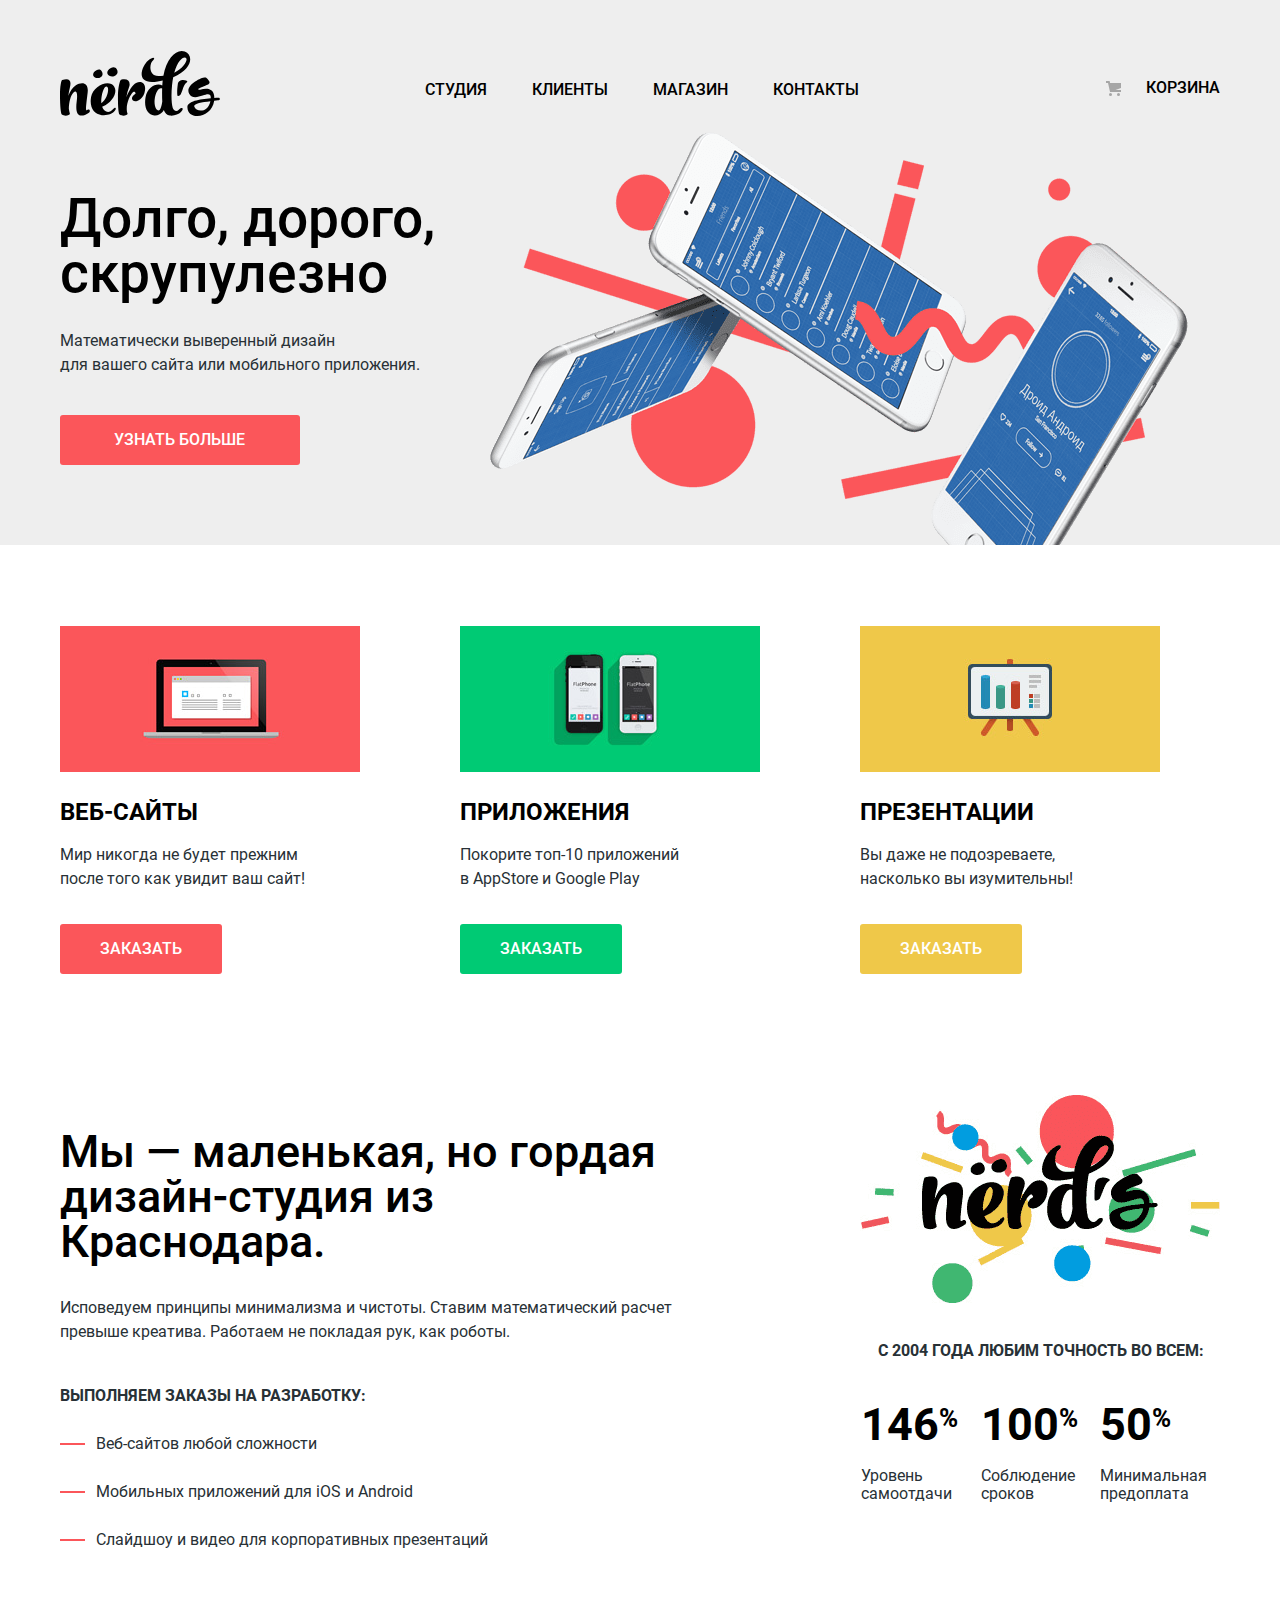
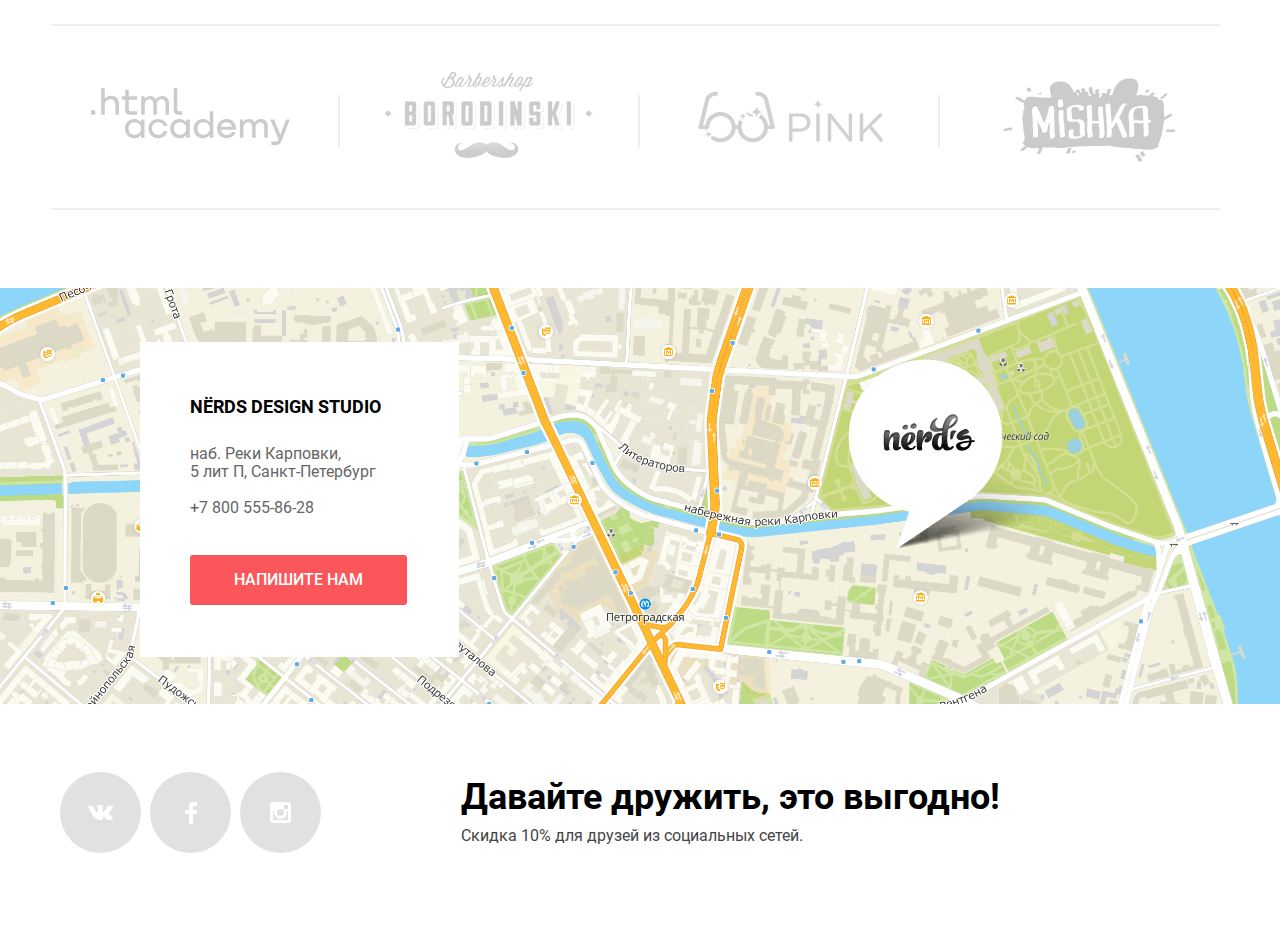
==== commit 0b29d0d5: "Оформление контента главной страницы" ====
--- a/index.html
+++ b/index.html
@@ -8,7 +8,7 @@
     <link rel="apple-touch-icon" href="img/favicon/180.png" />
     <link rel="manifest" href="manifest.webmanifest" />
     <link href="css/normalize.css" rel="stylesheet" />
-    <link href="css/style.min.css" rel="stylesheet" />
+    <link href="css/style.css" rel="stylesheet" />
   </head>
   <body class="page-body">
     <header class="main-header">
@@ -244,12 +244,6 @@
       <section class="contacts">
         <h2 class="visually-hidden">Контакты</h2>
         <img
-          src="img/map.png"
-          width="1440"
-          height="416"
-          alt="Карта с указанием местоположения дизайн-студии Nerds."
-        />
-        <img
           src="img/map-marker.png"
           width="231"
           height="190"
--- a/css/style.css
+++ b/css/style.css
@@ -0,0 +1,1296 @@
+@font-face {
+  font-family: "Roboto";
+  font-weight: normal;
+  font-style: normal;
+  font-display: swap;
+  src: url("../fonts/roboto.woff2") format("woff2"),
+    url("../fonts/roboto.woff") format("woff");
+}
+
+@font-face {
+  font-family: "Roboto";
+  font-weight: 500;
+  font-style: normal;
+  font-display: swap;
+  src: url("../fonts/robotomedium.woff2") format("woff2"),
+    url("../fonts/robotomedium.woff") format("woff");
+}
+
+@font-face {
+  font-family: "Roboto";
+  font-weight: bold;
+  font-style: normal;
+  font-display: swap;
+  src: url("../fonts/robotobold.woff2") format("woff2"),
+    url("../fonts/robotobold.woff") format("woff");
+}
+
+:root {
+  --basic-black: #000000;
+  --basic-white: #ffffff;
+  --basic-extra-light: #eeeeee;
+  --basic-extra-dark: #283136;
+  --pink-active: #d7373b;
+  --pink-hover: #e74246;
+  --pink: #fb565a;
+  --grey-footer: #444444;
+  --grey-form: #d7dcde;
+  --grey-form-hover: #b4b9bb;
+  --grey-radio-hover: #283136;
+  --grey-social: #e1e1e1;
+  --grey-product-text: #666666;
+  --grey-button-hover: #dfdfdf;
+  --grey-button-active: #d5d5d5;
+  --button-green: #00ca74;
+  --button-green-hover: #00bc6c;
+  --button-green-active: #00aa62;
+  --button-yellow: #efc849;
+  --button-yellow-hover: #eab534;
+  --button-yellow-active: #e5a722;
+  --sort-button: #231f20;
+  --sort-button-last: #a6a6a6;
+  --grey-radio: #4d4d4d;
+}
+
+.container {
+  width: 100%;
+  max-width: 1160px;
+  margin: 0 auto;
+  padding: 0 10px;
+}
+
+.visually-hidden {
+  position: absolute;
+  clip: rect(0 0 0 0);
+  width: 1px;
+  height: 1px;
+  margin: -1px;
+}
+
+.button {
+  font: inherit;
+  text-align: center;
+  color: var(--basic-white);
+  vertical-align: middle;
+  text-transform: uppercase;
+  background-color: var(--pink);
+  border: none;
+  font-weight: 500;
+  line-height: 18px;
+  font-family: "Roboto", Arial, Helvetica, sans-serif;
+  cursor: pointer;
+  border-radius: 3px;
+  height: 50px;
+}
+
+.button:hover {
+  background-color: var(--pink-hover);
+}
+
+.button:active {
+  background-color: var(--pink-active);
+  color: rgba(255, 255, 255, 0.3);
+}
+
+.service-item__description p {
+  padding-bottom: 0;
+}
+
+.service-item__description button {
+  display: flex;
+  align-items: center;
+  width: -moz-fit-content;
+  width: -webkit-fit-content;
+  width: fit-content;
+  padding: 0 2.5em;
+  margin-top: 33px;
+}
+
+.button-green {
+  background-color: var(--button-green);
+}
+
+.button-green:hover {
+  background-color: var(--button-green-hover);
+}
+
+.button-green:active {
+  background-color: var(--button-green-active);
+  color: rgba(255, 255, 255, 0.3);
+}
+
+.button-yellow {
+  background-color: var(--button-yellow);
+}
+
+.button-yellow:hover {
+  background-color: var(--button-yellow-hover);
+}
+
+.button-yellow:active {
+  background-color: var(--button-yellow-active);
+  color: rgba(255, 255, 255, 0.3);
+}
+
+fieldset:first-child label {
+  line-height: 22px;
+  text-transform: uppercase;
+}
+
+fieldset:first-child input {
+  line-height: 22px;
+  background-color: var(--basic-extra-light);
+}
+
+fieldset:first-child input::placeholder {
+  color: var(--basic-extra-dark);
+}
+
+fieldset:first-child input:last-child {
+  padding-left: 21px;
+}
+
+.page-body,
+.catalog-body {
+  min-width: 935px;
+  margin: 0;
+  padding: 0;
+  font-family: "Roboto", Arial, Helvetica, sans-serif;
+  font-size: 16px;
+  line-height: 24px;
+  font-weight: 400;
+  color: var(--basic-extra-dark);
+  background-color: var(--basic-white);
+}
+
+.page-body a,
+.catalog-body a {
+  text-decoration: none;
+}
+
+.page-body img,
+.catalog-body img {
+  max-width: 100%;
+  height: auto;
+}
+
+.main-navigation {
+  display: flex;
+  justify-content: space-between;
+  font-size: 16px;
+  line-height: 30px;
+  color: var(--basic-black);
+  background-color: var(--basic-extra-light);
+  text-transform: uppercase;
+  padding-top: 50px;
+}
+
+.main-header {
+  background-color: var(--basic-extra-light);
+}
+
+.site-navigation {
+  display: flex;
+  flex-wrap: wrap;
+  align-items: center;
+  justify-content: center;
+  margin: 0;
+  padding: 0;
+  list-style: none;
+  padding-right: 43px;
+  padding-top: 4px;
+}
+
+.site-navigation li + li {
+  margin-left: 45px;
+}
+
+.site-navigation a:not([href]) {
+  position: relative;
+}
+
+.site-navigation a:not([href])::before {
+  position: absolute;
+  width: 100%;
+  bottom: -20px;
+  height: 2px;
+  content: "";
+  background-color: var(--pink);
+}
+
+.site-navigation a,
+.cart-link {
+  color: var(--basic-black);
+  font-weight: 500;
+}
+
+.site-navigation a:hover,
+.cart-link:hover {
+  color: var(--pink);
+}
+
+.site-navigation a:active,
+.cart-link:active,
+.main-header-logo:active img .product-item h3:active {
+  color: var(--basic-black);
+  opacity: 0.3;
+}
+
+.cart-link {
+  display: flex;
+  align-items: center;
+}
+
+.cart-link img {
+  margin-right: 25px;
+}
+
+.main-header-logo:hover {
+  color: var(--basic-black);
+  opacity: 0.7;
+}
+
+.slider {
+  background-color: var(--basic-extra-light);
+}
+
+.slider-list {
+  list-style: none;
+  padding: 0;
+  margin-top: 0;
+}
+
+.slider-item h2 {
+  color: var(--basic-black);
+  font-size: 55px;
+  line-height: 55px;
+  font-weight: 500;
+  display: grid;
+  grid-column: 1/-1;
+  grid-row: 1;
+  margin-top: 65px;
+  margin-bottom: 0;
+}
+
+.slider-item p {
+  grid-column: 1/-1;
+  grid-row: 2;
+  max-width: 416px;
+  margin-top: 28px;
+}
+
+.slider-item img {
+  grid-column-start: 2;
+  grid-row: 1/-1;
+  margin-top: -12px;
+  margin-left: 16px;
+}
+
+.slider-item {
+  display: none;
+  grid-template-rows: repeat(3, auto);
+}
+
+.slider-item--active {
+  display: grid;
+}
+
+.slider-item__left a {
+  display: flex;
+  align-items: center;
+  width: -moz-fit-content;
+  width: -webkit-fit-content;
+  width: fit-content;
+  margin-top: 38px;
+  margin-bottom: 80px;
+  padding: 0 3.4em;
+}
+
+.container--1174 {
+  margin-top: 56px;
+}
+
+.about {
+  padding-bottom: 74px;
+}
+
+.about__wrapper {
+  display: grid;
+  grid-template-columns: auto auto;
+}
+
+.about-left {
+  width: 100%;
+  max-width: 650px;
+}
+
+.about h3 {
+  color: var(--basic-extra-dark);
+  font-size: 16px;
+  text-transform: uppercase;
+  font-weight: 700;
+}
+
+.about > h3:last-of-type {
+  color: var(--basic-black);
+}
+
+.about-text {
+  color: var(--basic-black);
+  font-size: 45px;
+  line-height: 45px;
+  font-weight: 500;
+  margin: 0;
+  margin-top: 34px;
+  margin-bottom: 32px;
+}
+
+.about-text-description {
+  margin: 0;
+  margin-bottom: 40px;
+}
+.about-left h3 {
+  margin: 40px 0 23px;
+}
+
+.about-list {
+  padding: 0;
+  margin-top: 24px;
+  list-style: none;
+  margin-left: 4px;
+}
+
+.about-list li {
+  display: flex;
+  align-items: center;
+}
+
+.about-list li::before {
+  content: "";
+  width: 25px;
+  height: 2px;
+  background-color: var(--pink);
+  margin-right: 7px;
+  position: relative;
+  left: -4px;
+}
+
+.about-list li + li {
+  margin-top: 24px;
+}
+
+.about-benefits {
+  width: 100%;
+  max-width: 360px;
+  margin-left: 83px;
+}
+
+.about-benefits h3 {
+  white-space: nowrap;
+  margin-top: 29px;
+  margin-left: 51px;
+}
+
+.about-benefits img {
+  margin-left: 33px;
+}
+
+.about-benefits-list {
+  display: grid;
+  width: 379px;
+  grid-template-columns: 130px 125px 135px;
+  list-style: none;
+  padding: 0;
+  margin: 0;
+  margin-right: 126px;
+  margin-left: 34px;
+  margin-top: 30px;
+}
+
+.about-benefits-item:nth-of-type(2) {
+  margin-left: -10px;
+}
+
+.about-benefits-item:nth-of-type(3) {
+  margin-left: -16px;
+}
+
+.about-benefits-item h4 {
+  margin: 0;
+}
+
+.about-benefits-item-title {
+  color: var(--basic-black);
+  font-size: 45px;
+  line-height: 64px;
+  font-weight: 700;
+}
+
+.about-benefits-item-title sup {
+  color: var(--basic-black);
+  font-size: 26px;
+  line-height: 40px;
+  font-weight: 700;
+}
+
+.about-benefits-item p {
+  line-height: 18px;
+  font-family: "Roboto", Arial, Helvetica, sans-serif;
+  margin: 0;
+  margin-top: 10px;
+}
+
+.container--1100 {
+  max-width: 1100px;
+  padding: 0;
+}
+
+.service {
+  padding: 65px 0;
+}
+
+.service-item {
+  margin: 0;
+  margin-left: -30px;
+}
+
+.service-item img {
+  width: 300px;
+}
+
+.service__wrapper {
+  display: flex;
+  justify-content: start;
+}
+
+.service__wrapper figure + figure {
+  margin-left: 100px;
+}
+
+.service-item h3 {
+  margin: 0;
+  font-size: 24px;
+  line-height: 30px;
+  text-transform: uppercase;
+  color: var(--basic-black);
+  margin-top: 18px;
+}
+
+.partner-list {
+  display: flex;
+  list-style: none;
+  margin: 0;
+  padding: 0;
+  padding-top: 46px;
+  padding-bottom: 39px;
+  border-top: 2px solid var(--basic-extra-light);
+  border-bottom: 2px solid var(--basic-extra-light);
+  align-items: center;
+  margin-top: -18px;
+  margin-left: -9px;
+}
+
+.partner-list li {
+  position: relative;
+}
+
+.partner-list li:nth-of-type(1) {
+  padding-left: 40px;
+  padding-right: 48px;
+}
+
+.partner-list li:nth-of-type(2) {
+  margin-left: 15px;
+  padding-left: 32px;
+  padding-right: 44px;
+}
+
+.partner-list li:nth-of-type(3) {
+  margin-left: 24px;
+  padding-left: 36px;
+  padding-right: 55px;
+}
+
+.partner-list li:nth-of-type(4) {
+  margin-left: 35px;
+  padding-left: 30px;
+  padding-top: 5px;
+}
+
+.partner-list li:last-child::after {
+  display: none;
+}
+
+.partner-list li::after {
+  content: "";
+  position: absolute;
+  width: 2px;
+  height: 52px;
+  background-color: var(--basic-extra-light);
+  left: 100%;
+  top: 50%;
+  transform: translateY(-50%);
+}
+
+.partner-logo {
+  opacity: 0.2;
+}
+
+.partner-logo:hover {
+  opacity: 1;
+}
+
+.partner-logo:active {
+  opacity: 0.1;
+}
+
+.main-footer {
+  padding: 68px 0;
+}
+
+.main-footer__wrapper {
+  display: grid;
+  grid-template-columns: 351px 1fr;
+  color: var(--grey-footer);
+  line-height: 22px;
+}
+
+.main-footer__wrapper p:first-of-type {
+  margin-top: 7px;
+}
+
+.main-footer__wrapper p:last-of-type {
+  margin-top: 10px;
+}
+
+.footer-text {
+  font-size: 36px;
+  line-height: 36px;
+  font-weight: 700;
+  color: var(--basic-black);
+  margin: 0;
+}
+
+.modal {
+  display: none;
+  width: 960px;
+  position: absolute;
+  top: 2001px;
+  left: 50%;
+  transform: translate(-50%, -50%);
+  padding: 63px 100px 84px;
+  background: var(--basic-white);
+  box-shadow: 0px 20px 40px rgba(0, 0, 0, 0.4);
+  box-sizing: border-box;
+}
+
+.modal label {
+  color: var(--basic-black);
+  line-height: 18px;
+  font-weight: 700;
+  padding-bottom: 9px;
+}
+
+.modal h2 {
+  margin: 0;
+  font-size: 45px;
+  line-height: 53px;
+}
+
+.write-us-form {
+  display: grid;
+  grid-template-columns: 1fr 1fr;
+  column-gap: 40px;
+  width: 760px;
+  margin-top: 37px;
+}
+
+.write-us-form button {
+  display: flex;
+  align-items: center;
+  width: -moz-fit-content;
+  width: -webkit-fit-content;
+  width: fit-content;
+  padding: 0 5.2em;
+  margin-top: 47px;
+}
+
+.write-us-item {
+  display: flex;
+  flex-direction: column;
+  margin: 0;
+}
+
+.write-us-item input {
+  font: inherit;
+  background-color: transparent;
+  border: 2px solid #d7dcde;
+  line-height: 18px;
+  padding: 0 0.9em;
+  padding-top: 10px;
+  padding-bottom: 6px;
+  border-radius: 3px;
+}
+
+.write-us-item textarea {
+  line-height: 18px;
+  border: 2px solid #d7dcde;
+  border-radius: 3px;
+  padding: 1em 0.9em;
+  height: 118px;
+  box-sizing: border-box;
+  resize: none;
+}
+
+.write-us-item:last-of-type {
+  grid-column: 1 / -1;
+  margin-top: 34px;
+}
+
+.write-us-item input:hover,
+.write-us-item textarea:hover {
+  background-color: transparent;
+  border-color: var(--grey-form);
+}
+
+.write-us-item input:focus,
+.write-us-item textarea:focus {
+  background-color: transparent;
+  border-color: var(--basic-black);
+}
+
+.write-us-item input:invalid,
+.write-us-item textarea:invalid {
+  background-color: transparent;
+  border-color: (--pink-hover);
+}
+
+.write-us-item input::placeholder,
+.write-us-item textarea::placeholder {
+  color: var(--grey-footer);
+  opacity: 0.5;
+}
+
+.write-us-item input:focus::placeholder {
+  opacity: 1;
+}
+
+.write-us-item input:invalid::placeholder {
+  color: var(--pink-hover);
+}
+
+.write-us-form-close {
+  display: flex;
+  justify-content: center;
+  align-items: center;
+  position: absolute;
+  top: 78px;
+  right: 90px;
+  width: 21px;
+  height: 21px;
+  background-color: var(--basic-white);
+  border: none;
+  color: rgba(251, 86, 90, 0.3);
+  font-size: 49px;
+  -webkit-appearance: none;
+  appearance: none;
+  padding: 0;
+  cursor: pointer;
+}
+
+.footer-social {
+  display: flex;
+  justify-content: flex-start;
+  list-style: none;
+  padding: 0;
+  margin: 0;
+  margin-left: -50px;
+  width: -moz-fit-content;
+  width: -webkit-fit-content;
+  width: fit-content;
+}
+
+.footer-social li + li {
+  margin-left: 9px;
+}
+
+.social-button {
+  width: 81px;
+  height: 81px;
+  border-radius: 50%;
+  background-color: var(--grey-social);
+  display: flex;
+  justify-content: center;
+  align-items: center;
+}
+
+.social-button:hover {
+  width: 79px;
+  height: 79px;
+  border-radius: 50%;
+  background-color: var(--pink-hover);
+  display: flex;
+  justify-content: center;
+  align-items: center;
+}
+
+.social-button:active {
+  width: 79px;
+  height: 79px;
+  border-radius: 50%;
+  background-color: var(--pink-active);
+  display: flex;
+  justify-content: center;
+  align-items: center;
+}
+
+.adress button {
+  display: flex;
+  align-items: center;
+  width: -moz-fit-content;
+  width: -webkit-fit-content;
+  width: fit-content;
+  padding: 0 2.75em;
+}
+
+.page-title {
+  margin: 0;
+  padding: 70px 0 109px;
+  background-color: var(--basic-extra-light);
+  color: var(--basic-black);
+  font-size: 55px;
+  line-height: 55px;
+  font-weight: 500;
+  text-align: center;
+  margin-top: -3px;
+}
+
+.page-catalog {
+  display: grid;
+  grid-template-columns: 260px 1fr;
+  gap: 140px;
+  margin-top: 55px;
+}
+
+.fieldset:first-child input {
+  padding-left: 21px;
+}
+
+.filter fieldset {
+  margin: 0;
+  padding: 0;
+  border: 0;
+}
+
+.filter legend {
+  color: var(--basic-black);
+  font-size: 18px;
+  line-height: 30px;
+  font-weight: 700;
+  text-transform: uppercase;
+  margin-top: -2px;
+}
+
+.price {
+  margin-bottom: 48px;
+}
+
+.filter ul {
+  list-style: none;
+  line-height: 20px;
+}
+
+.filter-input-radio + label {
+  position: relative;
+}
+
+.filter-input-radio:hover + label,
+.filter-input-checkbox:hover + label {
+  color: var(--grey-radio-hover);
+}
+
+.filter-input-radio:disabled + label,
+.filter-input-checkbox:disabled + label {
+  color: var(--grey-radio-hover);
+  opacity: 0.3;
+}
+
+.filter-input-radio + label::before {
+  content: "";
+  position: absolute;
+  top: -3px;
+  left: -36px;
+  width: 17px;
+  height: 17px;
+  border: 4px solid var(--grey-radio);
+  border-radius: 50%;
+  opacity: 0.4;
+}
+
+.filter-input-radio:checked + label::after {
+  content: "";
+  position: absolute;
+  top: 5px;
+  left: -28px;
+  width: 9px;
+  height: 9px;
+  background-color: var(--grey-radio);
+  opacity: 0.4;
+  border-radius: 50%;
+}
+
+.filter-input-range {
+  padding: 40px 25px;
+  width: 100%;
+  max-width: 205px;
+}
+
+.filter-input-range__wrapper {
+  background-color: var(--basic-extra-light);
+  margin-top: 48px;
+  margin-bottom: 14px;
+  box-shadow: 0px 4px 4px rgba(0, 0, 0, 0.25);
+  border-radius: 3px;
+}
+
+.range-controls {
+  position: relative;
+  height: 41px;
+  margin-bottom: 15px;
+  padding-top: 39px;
+  padding-right: 20px;
+  padding-left: 20px;
+  background-color: #f1f1f1;
+  box-shadow: 0px 4px 4px rgba(0, 0, 0, 0.25);
+  border-radius: 3px;
+}
+
+.range-controls .scale {
+  height: 2px;
+  background: var(--grey-form);
+}
+
+.range-controls .bar {
+  width: 70%;
+  height: 2px;
+  background: var(--button-green);
+}
+
+.range-controls .toggle {
+  position: absolute;
+  top: 31px;
+  left: 0;
+  width: 4px;
+  height: 4px;
+  padding: 0;
+  border: 8px solid var(--basic-white);
+  background-color: #ababab;
+  border-radius: 50%;
+  box-shadow: 0 2px 1px 0 #cfcfcf;
+  cursor: pointer;
+}
+
+.range-controls .toggle-min {
+  left: 18px;
+}
+
+.range-controls .toggle-max {
+  left: 160px;
+}
+
+.filter-price {
+  display: flex;
+  margin-bottom: 54px;
+}
+
+.filter-price__input {
+  text-align: center;
+  width: 100%;
+  max-width: 80px;
+  height: 38px;
+  -webkit-appearance: none;
+  appearance: none;
+  border: none;
+  border-radius: 3px;
+  -webkit-appearance: none;
+  -moz-appearance: textfield;
+  padding-left: 11px;
+  box-sizing: border-box;
+}
+
+.filter-price__label {
+  display: flex;
+  align-items: center;
+  margin-right: 10px;
+}
+
+.filter-price__label:last-of-type {
+  margin-left: 33px;
+}
+
+.filter-grid ul {
+  margin: 0;
+  padding: 0;
+  margin-bottom: 43px;
+  margin-top: 15px;
+  margin-left: 37px;
+}
+
+.filter-grid li + li {
+  margin-top: 20px;
+}
+
+.filter-features legend {
+  margin-top: 4px;
+}
+
+.filter-input-checkbox + label {
+  position: relative;
+}
+
+.filter-input-checkbox + label::before {
+  display: block;
+  position: absolute;
+  top: -2px;
+  left: -36px;
+  content: url(../img/checkbox-off.svg);
+}
+
+.filter-input-checkbox:checked + label::before {
+  content: url(../img/checkbox-on.svg);
+}
+
+.filter-features ul {
+  margin: 0;
+  padding: 0;
+  margin-top: 14px;
+  margin-bottom: 48px;
+  margin-left: 37px;
+}
+
+.filter-features li + li {
+  margin-top: 20px;
+}
+
+.sort {
+  display: flex;
+  align-items: center;
+  width: 100%;
+}
+
+.sort__title {
+  margin: 0;
+  margin-right: auto;
+}
+
+.sort-list {
+  display: flex;
+  align-items: center;
+  list-style: none;
+  margin: 0;
+  margin-right: 47px;
+  padding: 0;
+}
+
+.sort-list a {
+  font-size: 14px;
+  line-height: 18px;
+  text-transform: uppercase;
+}
+
+.sort-item + .sort-item {
+  margin-left: 25px;
+}
+
+.sort-item a {
+  color: var(--basic-black);
+  opacity: 0.3;
+}
+
+.sort-item-current a {
+  opacity: 1;
+}
+
+.sort-item a:hover,
+.sort-item-current a:hover {
+  color: var(--basic-black);
+  opacity: 0.6;
+}
+
+.sort-item a:active,
+.sort-item-current a:active {
+  color: var(--basic-black);
+  opacity: 1;
+}
+
+.sort h2 {
+  font-size: 18px;
+  line-height: 30px;
+  text-transform: uppercase;
+  color: var(--basic-black);
+}
+
+.sort .button {
+  width: 11px;
+  height: 10px;
+  clip-path: polygon(50% 0, 100% 100%, 0 100%);
+  background-color: var(--sort-button-last);
+  opacity: 0.2;
+  border: none;
+  border-radius: 0;
+}
+
+.sort .button--down {
+  transform: rotate(180deg);
+  margin-right: 18px;
+}
+
+.sort .button:hover {
+  background-color: var(--sort-button-last);
+  opacity: 1;
+}
+
+.sort .button--active,
+.sort .button:active {
+  background-color: var(--sort-button);
+  opacity: 1;
+}
+
+.button-show,
+.button-page {
+  background-color: var(--basic-extra-light);
+  color: var(--basic-black);
+  font-weight: 500;
+  text-transform: uppercase;
+}
+
+.button-show,
+.page-item:last-child .button-page {
+  width: 260px;
+}
+
+.button-show:hover,
+.button-page:hover {
+  background-color: var(--grey-button-hover);
+  color: var(--basic-black);
+  opacity: 1;
+}
+
+.button-show:active,
+.button-page:active {
+  background-color: var(--grey-button-active);
+  color: rgba(0, 0, 0, 0.3);
+}
+
+.product {
+  margin-top: 48px;
+}
+
+.product-list {
+  display: grid;
+  grid-template-columns: 1fr 1fr;
+  column-gap: 40px;
+  row-gap: 30px;
+  margin: 0;
+  padding: 0;
+  list-style: none;
+}
+
+.product-item {
+  position: relative;
+  display: flex;
+  flex-direction: column;
+}
+
+.product-item__header {
+  width: 100%;
+  height: auto;
+  opacity: 0.12;
+}
+
+.product-item:hover .product-item__header {
+  opacity: 1;
+}
+
+.product-item__image {
+  width: 100%;
+  height: auto;
+  border-radius: 0 0 4px 4px;
+}
+
+.product-item:hover .product-item__image {
+  filter: drop-shadow(0px 6px 15px rgba(0, 0, 0, 0.25));
+}
+
+.product-item a {
+  color: var(--basic-black);
+}
+
+.product-item a:hover {
+  color: var(--pink);
+}
+
+.product-item a:active {
+  opacity: 0.3;
+}
+
+.product-item__title {
+  margin: 0;
+  font-size: 18px;
+  line-height: 30px;
+  font-weight: 700;
+  text-transform: uppercase;
+  text-align: center;
+  padding-top: 31px;
+  padding-bottom: 12px;
+}
+
+.product-item p {
+  color: var(--grey-product-text);
+  line-height: 18px;
+  text-align: center;
+}
+
+.product-item button:active {
+  color: var(--basic-white);
+}
+
+.product-price {
+  position: absolute;
+  bottom: 0;
+  left: 0;
+  display: none;
+  flex-direction: column;
+  align-items: center;
+  width: 100%;
+  background-color: var(--basic-extra-light);
+}
+
+.product-item:hover .product-price {
+  display: flex;
+  border-radius: 0 0 4px 4px;
+}
+
+.product-item:first-child .product-price p {
+  margin-left: -5px;
+}
+
+.product-price p {
+  margin: 0;
+  padding-bottom: 35px;
+}
+
+.product-price button {
+  width: 200px;
+  margin-bottom: 45px;
+}
+
+.page {
+  list-style: none;
+  display: flex;
+  flex-wrap: wrap;
+  margin: 0;
+  padding: 0;
+  margin-top: 49px;
+}
+
+.page-item + .page-item {
+  margin-left: 11px;
+  margin-bottom: 11px;
+}
+
+.button-page {
+  display: flex;
+  align-items: center;
+  justify-content: center;
+  width: 50px;
+  height: 50px;
+  border-radius: 3px;
+}
+
+.button-page-current {
+  background-color: var(--basic-white);
+  box-sizing: border-box;
+  border: 3px solid #dbdbdb;
+  border-radius: 3px;
+}
+
+.button-page-current:hover {
+  background-color: var(--basic-white);
+  cursor: unset;
+}
+
+.contacts {
+  display: grid;
+  grid-template-columns: 459px 1fr;
+  margin-top: 78px;
+  background-image: url(../img/map.png);
+  background-repeat: no-repeat;
+  background-size: 100%;
+  background-position: top -143px left 0;
+  height: 416px;
+}
+
+.contacts img:first-of-type {
+  grid-column: 1/-1;
+  grid-row: 1/-1;
+  height: 416px;
+}
+
+.contacts img:last-of-type {
+  grid-column: 2;
+  grid-row: 1;
+  margin-left: 389px;
+  margin-top: 71px;
+  height: auto;
+}
+
+.contacts section {
+  grid-column: 1;
+  grid-row: 1/-1;
+  background: var(--basic-white);
+  margin-bottom: 47px;
+  padding-left: 50px;
+  margin-top: 54px;
+  margin-left: 140px;
+}
+
+.contacts-adress button {
+  display: block;
+  padding: 0 2.75em;
+}
+
+.contacts h3 {
+  margin: 0;
+  color: var(--basic-black);
+  font-size: 18px;
+  line-height: 30px;
+  font-weight: 700;
+  margin-top: 50px;
+  margin-bottom: 23px;
+}
+
+.contacts p,
+.contacts a {
+  margin: 0;
+  color: var(--grey-product-text);
+  line-height: 18px;
+  margin-bottom: 18px;
+}
+
+.contacts a {
+  display: block;
+  margin-bottom: 38px;
+}
+
+.contacts-phone {
+  color: var(--grey-product-text);
+}
+
+.container--1060 {
+  width: 1060px;
+}
+
+.contacts-footer {
+  margin-top: -31px;
+}
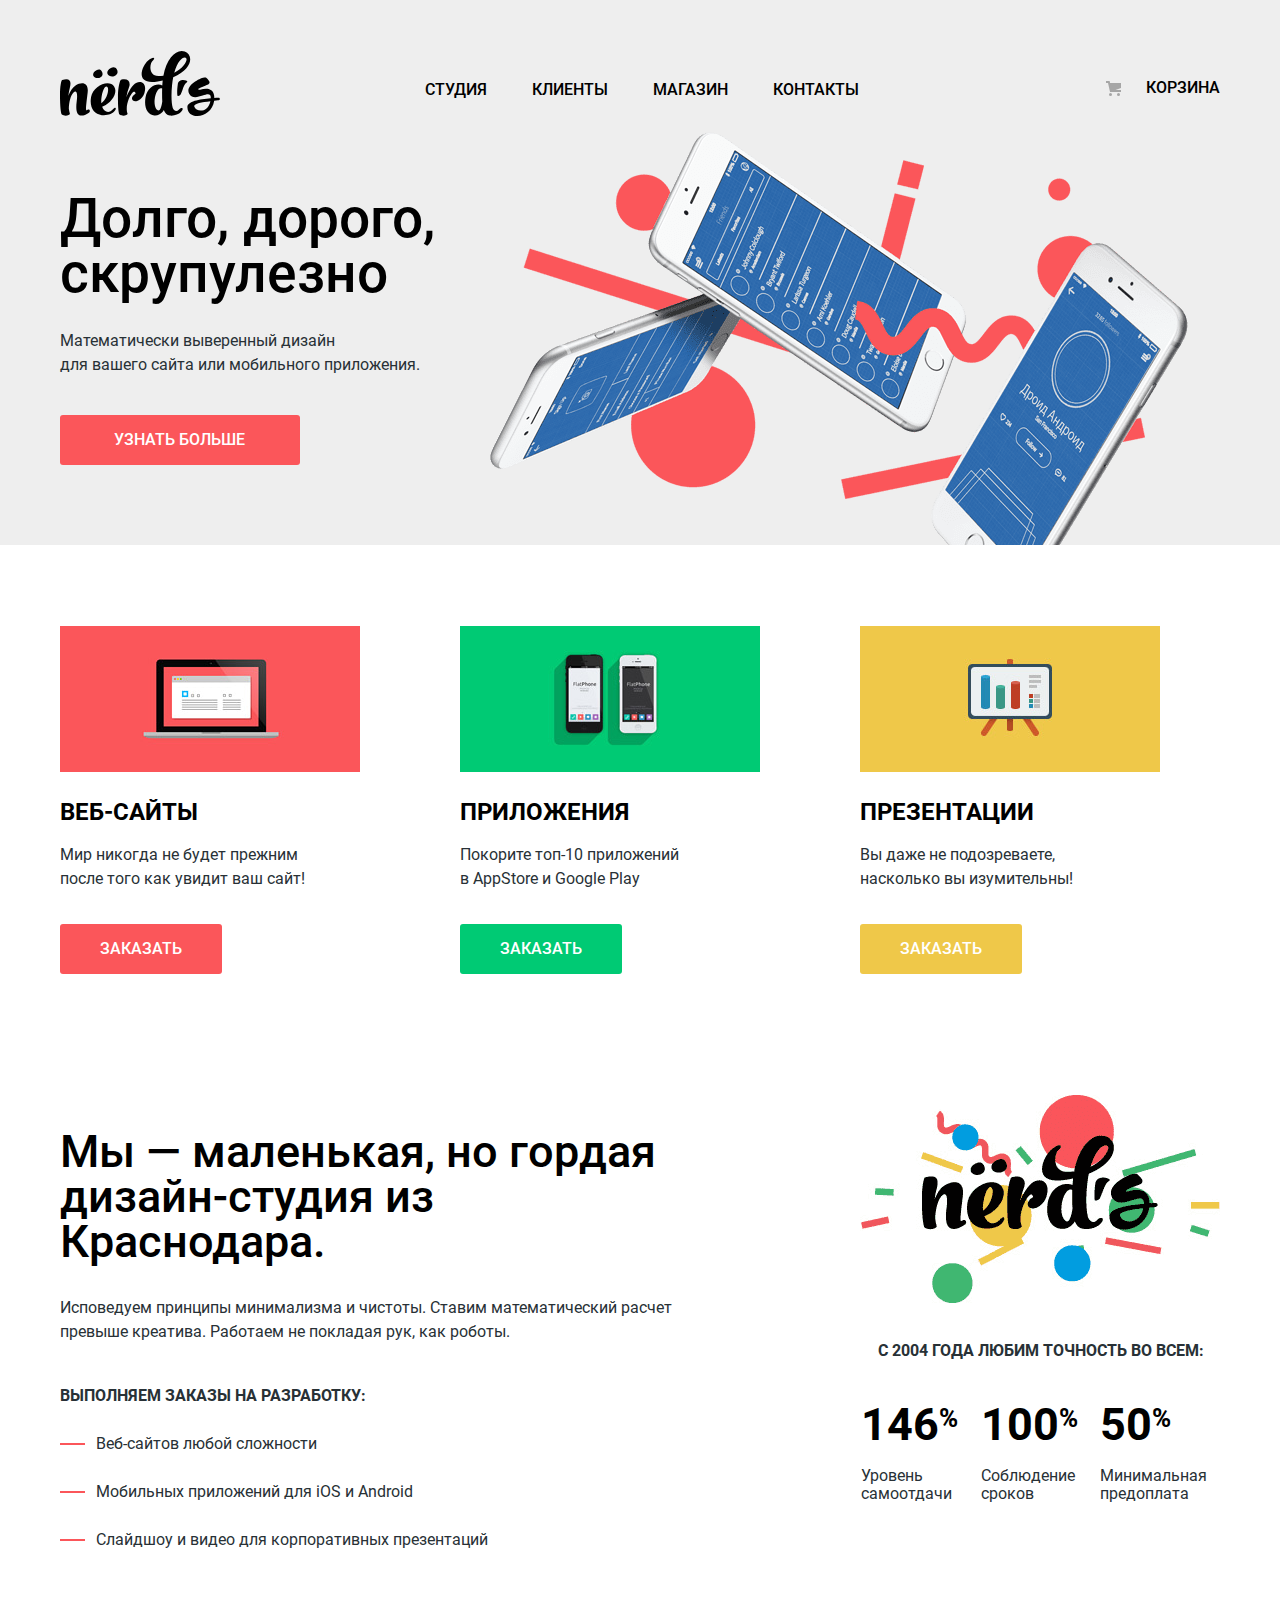
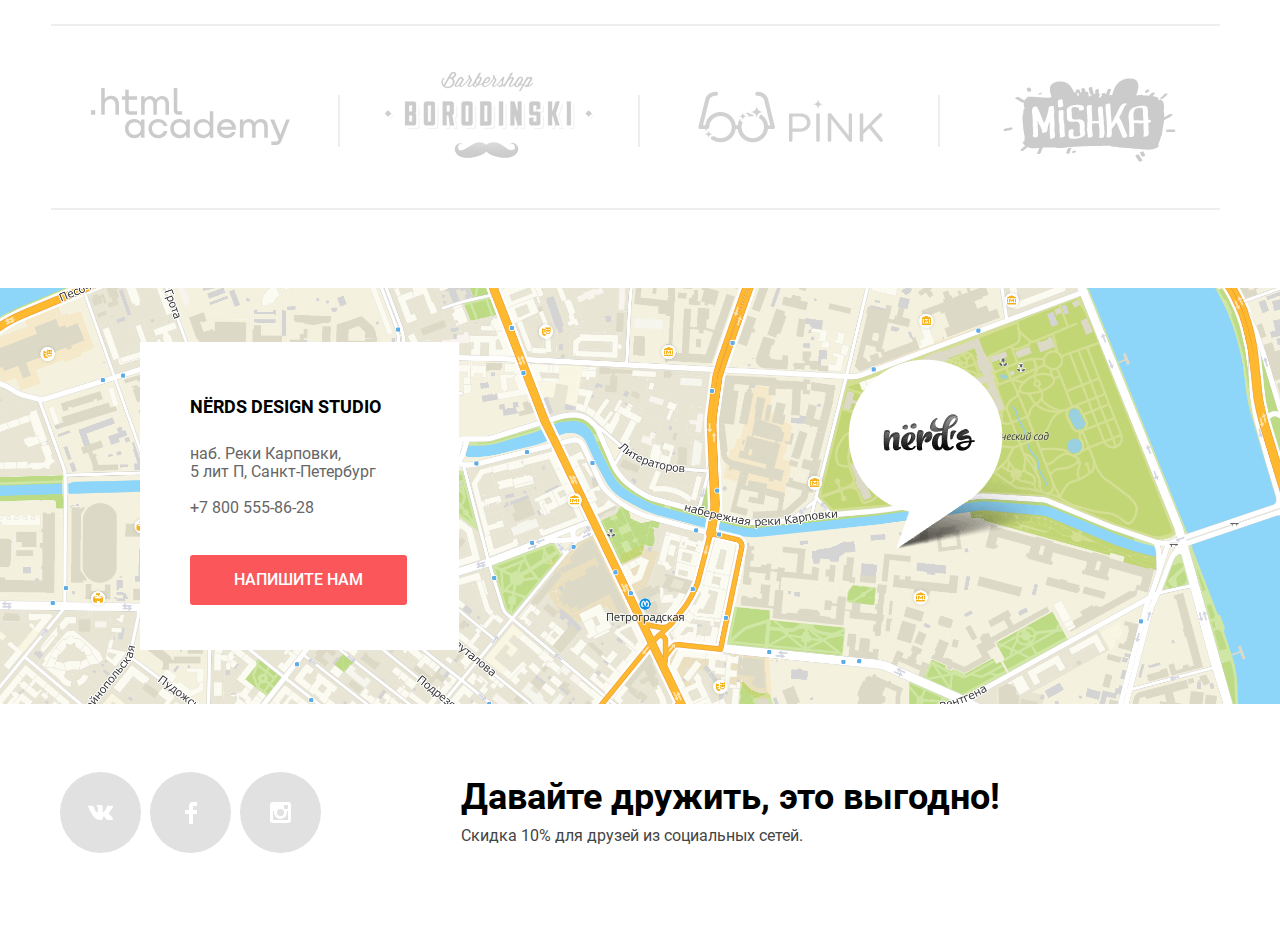
==== commit 79faaf27: "Доступная разметка главной страницы" ====
--- a/index.html
+++ b/index.html
@@ -8,7 +8,7 @@
     <link rel="apple-touch-icon" href="img/favicon/180.png" />
     <link rel="manifest" href="manifest.webmanifest" />
     <link href="css/normalize.css" rel="stylesheet" />
-    <link href="css/style.css" rel="stylesheet" />
+    <link href="css/style.min.css" rel="stylesheet" />
   </head>
   <body class="page-body">
     <header class="main-header">
@@ -318,7 +318,13 @@
         </p>
         <button class="button" type="submit">Отправить</button>
       </form>
-      <button class="write-us-form-close" type="button">&times;</button>
+      <button
+        class="write-us-form-close"
+        type="button"
+        aria-label="Закрыть окно"
+      >
+        &times;
+      </button>
     </section>
   </body>
 </html>
--- a/css/style.min.css
+++ b/css/style.min.css
@@ -0,0 +1 @@
+@font-face{font-family:"Roboto";font-weight:400;font-style:normal;font-display:swap;src:url(../fonts/roboto.woff2) format("woff2"),url(../fonts/roboto.woff) format("woff")}@font-face{font-family:"Roboto";font-weight:500;font-style:normal;font-display:swap;src:url(../fonts/robotomedium.woff2) format("woff2"),url(../fonts/robotomedium.woff) format("woff")}@font-face{font-family:"Roboto";font-weight:700;font-style:normal;font-display:swap;src:url(../fonts/robotobold.woff2) format("woff2"),url(../fonts/robotobold.woff) format("woff")}:root{--basic-black:#000000;--basic-white:#ffffff;--basic-extra-light:#eeeeee;--basic-extra-dark:#283136;--pink-active:#d7373b;--pink-hover:#e74246;--pink:#fb565a;--grey-footer:#444444;--grey-form:#d7dcde;--grey-form-hover:#b4b9bb;--grey-radio-hover:#283136;--grey-social:#e1e1e1;--grey-product-text:#666666;--grey-button-hover:#dfdfdf;--grey-button-active:#d5d5d5;--button-green:#00ca74;--button-green-hover:#00bc6c;--button-green-active:#00aa62;--button-yellow:#efc849;--button-yellow-hover:#eab534;--button-yellow-active:#e5a722;--sort-button:#231f20;--sort-button-last:#a6a6a6;--grey-radio:#4d4d4d}.container{width:100%;max-width:1160px;margin:0 auto;padding:0 10px}.visually-hidden{position:absolute;clip:rect(0 0 0 0);width:1px;height:1px;margin:-1px}.button{font:inherit;text-align:center;color:var(--basic-white);vertical-align:middle;text-transform:uppercase;background-color:var(--pink);border:0;font-weight:500;line-height:18px;font-family:"Roboto",Arial,Helvetica,sans-serif;cursor:pointer;border-radius:3px;height:50px}.button:hover{background-color:var(--pink-hover)}.button:active{background-color:var(--pink-active);color:rgba(255,255,255,.3)}.service-item__description p{padding-bottom:0}.service-item__description button{display:flex;align-items:center;width:-moz-fit-content;width:-webkit-fit-content;width:fit-content;padding:0 2.5em;margin-top:33px}.button-green{background-color:var(--button-green)}.button-green:hover{background-color:var(--button-green-hover)}.button-green:active{background-color:var(--button-green-active);color:rgba(255,255,255,.3)}.button-yellow{background-color:var(--button-yellow)}.button-yellow:hover{background-color:var(--button-yellow-hover)}.button-yellow:active{background-color:var(--button-yellow-active);color:rgba(255,255,255,.3)}fieldset:first-child label{line-height:22px;text-transform:uppercase}fieldset:first-child input{line-height:22px;background-color:var(--basic-extra-light)}fieldset:first-child input::placeholder{color:var(--basic-extra-dark)}fieldset:first-child input:last-child{padding-left:21px}.catalog-body,.page-body{min-width:935px;margin:0;padding:0;font-family:"Roboto",Arial,Helvetica,sans-serif;font-size:16px;line-height:24px;font-weight:400;color:var(--basic-extra-dark);background-color:var(--basic-white)}.catalog-body a,.page-body a{text-decoration:none}.catalog-body img,.page-body img{max-width:100%;height:auto}.main-navigation{display:flex;justify-content:space-between;font-size:16px;line-height:30px;color:var(--basic-black);text-transform:uppercase;padding-top:50px}.main-header,.main-navigation{background-color:var(--basic-extra-light)}.site-navigation{display:flex;flex-wrap:wrap;align-items:center;justify-content:center;margin:0;list-style:none;padding:4px 43px 0 0}.site-navigation li+li{margin-left:45px}.site-navigation a:not([href]){position:relative}.site-navigation a:not([href])::before{position:absolute;width:100%;bottom:-20px;height:2px;content:"";background-color:var(--pink)}.cart-link,.site-navigation a,.slider-item h2{color:var(--basic-black);font-weight:500}.cart-link:hover,.site-navigation a:hover{color:var(--pink)}.cart-link:active,.main-header-logo:active img .product-item h3:active,.main-header-logo:hover,.site-navigation a:active{color:var(--basic-black);opacity:.3}.about-list li,.cart-link,.slider-item__left a{display:flex;align-items:center}.cart-link img{margin-right:25px}.main-header-logo:hover{opacity:.7}.slider{background-color:var(--basic-extra-light)}.slider-list{list-style:none;padding:0;margin-top:0}.slider-item h2{font-size:55px;line-height:55px;display:grid;grid-column:1/-1;grid-row:1;margin-top:65px;margin-bottom:0}.slider-item p{grid-column:1/-1;grid-row:2;max-width:416px;margin-top:28px}.slider-item img{grid-column-start:2;grid-row:1/-1;margin-top:-12px;margin-left:16px}.slider-item{display:none;grid-template-rows:repeat(3,auto)}.slider-item--active{display:grid}.slider-item__left a{width:-moz-fit-content;width:-webkit-fit-content;width:fit-content;margin-top:38px;margin-bottom:80px;padding:0 3.4em}.container--1174{margin-top:56px}.about{padding-bottom:74px}.about__wrapper{display:grid;grid-template-columns:auto auto}.about-left{width:100%;max-width:650px}.about h3{color:var(--basic-extra-dark);font-size:16px;text-transform:uppercase;font-weight:700}.about>h3:last-of-type{color:var(--basic-black)}.about-text{color:var(--basic-black);font-size:45px;line-height:45px;font-weight:500;margin:34px 0 32px}.about-text-description{margin:0 0 40px}.about-left h3{margin:40px 0 23px}.about-list{padding:0;list-style:none;margin-left:4px}.about-list li::before{content:"";width:25px;height:2px;background-color:var(--pink);margin-right:7px;position:relative;left:-4px}.about-list,.about-list li+li{margin-top:24px}.about-benefits{width:100%;max-width:360px;margin-left:83px}.about-benefits h3{white-space:nowrap;margin-top:29px;margin-left:51px}.about-benefits img{margin-left:33px}.about-benefits-list{display:grid;width:379px;grid-template-columns:130px 125px 135px;list-style:none;padding:0;margin:30px 126px 0 34px}.about-benefits-item:nth-of-type(2){margin-left:-10px}.about-benefits-item:nth-of-type(3){margin-left:-16px}.about-benefits-item h4{margin:0}.about-benefits-item-title,.about-benefits-item-title sup{color:var(--basic-black);font-size:45px;line-height:64px;font-weight:700}.about-benefits-item-title sup{font-size:26px;line-height:40px}.about-benefits-item p{line-height:18px;font-family:"Roboto",Arial,Helvetica,sans-serif;margin:10px 0 0}.container--1100{max-width:1100px;padding:0}.service{padding:65px 0}.service-item{margin:0 0 0 -30px}.service-item img{width:300px}.service__wrapper{display:flex;justify-content:start}.service__wrapper figure+figure{margin-left:100px}.service-item h3{font-size:24px;line-height:30px;text-transform:uppercase;color:var(--basic-black);margin:18px 0 0}.partner-list{display:flex;list-style:none;padding:46px 0 39px;border-top:2px solid var(--basic-extra-light);border-bottom:2px solid var(--basic-extra-light);align-items:center;margin:-18px 0 0 -9px}.partner-list li{position:relative}.partner-list li:nth-of-type(1){padding-left:40px;padding-right:48px}.partner-list li:nth-of-type(2){margin-left:15px;padding-left:32px;padding-right:44px}.partner-list li:nth-of-type(3){margin-left:24px;padding-left:36px;padding-right:55px}.partner-list li:nth-of-type(4){margin-left:35px;padding-left:30px;padding-top:5px}.partner-list li:last-child::after{display:none}.partner-list li::after{content:"";position:absolute;width:2px;height:52px;background-color:var(--basic-extra-light);left:100%;top:50%;transform:translateY(-50%)}.partner-logo{opacity:.2}.partner-logo:hover{opacity:1}.partner-logo:active{opacity:.1}.main-footer{padding:68px 0}.main-footer__wrapper{display:grid;grid-template-columns:351px 1fr;color:var(--grey-footer);line-height:22px}.main-footer__wrapper p:first-of-type{margin-top:7px}.main-footer__wrapper p:last-of-type{margin-top:10px}.footer-text,.modal label{color:var(--basic-black);font-weight:700}.footer-text{font-size:36px;line-height:36px;margin:0}.modal{display:none;width:960px;position:absolute;top:2001px;left:50%;transform:translate(-50%,-50%);padding:63px 100px 84px;background:var(--basic-white);box-shadow:0 20px 40px rgba(0,0,0,.4);box-sizing:border-box}.modal label{line-height:18px;padding-bottom:9px}.modal h2{margin:0;font-size:45px;line-height:53px}.write-us-form{display:grid;grid-template-columns:1fr 1fr;column-gap:40px;width:760px;margin-top:37px}.write-us-form button{display:flex;align-items:center;width:-moz-fit-content;width:-webkit-fit-content;width:fit-content;padding:0 5.2em;margin-top:47px}.write-us-item{display:flex;flex-direction:column;margin:0}.write-us-item input,.write-us-item textarea{line-height:18px;border:2px solid #d7dcde;border-radius:3px}.write-us-item input{font:inherit;background-color:transparent;padding:11px .9em}.write-us-item textarea{height:118px;box-sizing:border-box;resize:none;padding:13px .9em 1em}.write-us-item:last-of-type{grid-column:1/-1;margin-top:34px}.write-us-item input:hover,.write-us-item textarea:hover{background-color:transparent;border-color:var(--grey-form)}.write-us-item input:focus,.write-us-item textarea:focus{background-color:transparent;border-color:var(--basic-black)}.write-us-item input:invalid,.write-us-item textarea:invalid{background-color:transparent;border-color:(--pink-hover)}.write-us-item input::placeholder,.write-us-item textarea::placeholder{color:var(--grey-footer);opacity:.5}.write-us-item input:focus::placeholder{opacity:1}.write-us-item input:invalid::placeholder{color:var(--pink-hover)}.write-us-form-close{display:flex;justify-content:center;align-items:center;position:absolute;top:78px;right:90px;width:21px;height:21px;background-color:var(--basic-white);border:0;color:rgba(251,86,90,.3);font-size:49px;-webkit-appearance:none;appearance:none;padding:0;cursor:pointer}.footer-social{display:flex;justify-content:flex-start;list-style:none;padding:0;margin:0 0 0 -50px;width:-moz-fit-content;width:-webkit-fit-content;width:fit-content}.footer-social li+li{margin-left:9px}.adress button,.social-button{display:flex;align-items:center}.social-button{width:81px;height:81px;border-radius:50%;background-color:var(--grey-social);justify-content:center}.social-button:active,.social-button:hover{width:79px;height:79px;border-radius:50%;background-color:var(--pink-hover);display:flex;justify-content:center;align-items:center}.social-button:active{background-color:var(--pink-active)}.adress button{width:-moz-fit-content;width:-webkit-fit-content;width:fit-content;padding:0 2.75em}.page-title{padding:70px 0 109px;background-color:var(--basic-extra-light);color:var(--basic-black);font-size:55px;line-height:55px;font-weight:500;text-align:center;margin:-3px 0 0}.page-catalog{display:grid;grid-template-columns:260px 1fr;gap:140px;margin-top:55px}.fieldset:first-child input{padding-left:21px}.filter fieldset{margin:0;padding:0;border:0}.filter legend{color:var(--basic-black);font-size:18px;line-height:30px;font-weight:700;text-transform:uppercase;margin-top:-2px}.price{margin-bottom:48px}.filter ul{list-style:none;line-height:20px}.filter-input-checkbox+label,.filter-input-radio+label{position:relative}.filter-input-checkbox:hover+label,.filter-input-radio:hover+label{color:var(--grey-radio-hover)}.filter-input-checkbox:disabled+label,.filter-input-radio:disabled+label{color:var(--grey-radio-hover);opacity:.3}.filter-input-radio+label::before{content:"";position:absolute;top:-3px;left:-36px;width:17px;height:17px;border:4px solid var(--grey-radio);border-radius:50%;opacity:.4}.filter-input-radio:checked+label::after{content:"";position:absolute;top:5px;left:-28px;width:9px;height:9px;background-color:var(--grey-radio);opacity:.4;border-radius:50%}.filter-input-radio:focus+label::after,.filter-input-radio:focus+label::before,.filter-input-radio:hover+label::after,.filter-input-radio:hover+label::before{opacity:1}.filter-input-range{padding:40px 25px;width:100%;max-width:205px}.filter-input-range__wrapper,.range-controls{box-shadow:0 4px 4px rgba(0,0,0,.25);border-radius:3px}.filter-input-range__wrapper{background-color:var(--basic-extra-light);margin-top:48px;margin-bottom:14px}.range-controls{position:relative;height:41px;margin-bottom:15px;padding-top:39px;padding-right:20px;padding-left:20px;background-color:#f1f1f1}.range-controls .scale{height:2px;background:var(--grey-form)}.range-controls .bar{width:70%;height:2px;background:var(--button-green)}.range-controls .toggle{position:absolute;top:31px;left:0;width:4px;height:4px;padding:0;border:8px solid var(--basic-white);background-color:#ababab;border-radius:50%;box-shadow:0 2px 1px 0 #cfcfcf;cursor:pointer;box-sizing:content-box;-webkit-appearance:none;appearance:none}.range-controls .toggle-min{left:18px}.range-controls .toggle-max{left:160px}.filter-price{display:flex;margin-bottom:54px}.filter-price__input{text-align:center;width:100%;max-width:80px;height:38px;appearance:none;border:0;border-radius:3px;-webkit-appearance:none;-moz-appearance:textfield;padding-left:21px;box-sizing:border-box}.filter-price__label{display:flex;align-items:center;margin-right:10px}.filter-price__label:last-of-type{margin-left:33px}.filter-grid ul{padding:0;margin:15px 0 43px 37px}.filter-features li+li,.filter-grid li+li{margin-top:20px}.filter-features legend{margin-top:4px}.filter-input-checkbox+label::before{display:block;position:absolute;top:-2px;left:-36px;opacity:.4;content:url(../img/checkbox-off.svg)}.filter-input-checkbox:checked+label::before{content:url(../img/checkbox-on.svg)}.filter-input-checkbox:focus+label::before,.filter-input-checkbox:hover+label::before{opacity:1}.filter-features ul{padding:0;margin:14px 0 48px 37px}.sort{display:flex;align-items:center;width:100%}.sort__title{margin:0 auto 0 0}.sort-list{display:flex;align-items:center;list-style:none;padding:0;margin:-6px 48px 0 0}.sort-item+.sort-item{margin-left:25px}.sort-item:last-child{margin-top:-4px;margin-left:27px}.sort h2,.sort-item button{text-transform:uppercase;color:var(--basic-black)}.sort-item button{padding:0;font-size:14px;line-height:18px;opacity:.3;background-color:transparent;border:0;-webkit-appearance:none;appearance:none}.sort-item-current button{opacity:1}.sort-item button:hover,.sort-item-current button:hover{color:var(--basic-black);opacity:.6}.sort-item button:active,.sort-item-current button:active{color:var(--basic-black);opacity:1}.sort h2{font-size:18px;line-height:30px}.sort .button,.sort .button:hover{background-color:var(--sort-button-last)}.sort .button{width:11px;height:10px;clip-path:polygon(50% 0,100% 100%,0 100%);opacity:.2;border:0;border-radius:0}.sort .button--down{transform:rotate(180deg);margin-right:18px}.sort .button:hover{opacity:1}.sort .button--active,.sort .button:active{background-color:var(--sort-button);opacity:1}.button-show{margin-top:2px}.button-page,.button-show{background-color:var(--basic-extra-light);color:var(--basic-black);font-weight:500;text-transform:uppercase}.button-show,.page-item:last-child .button-page{width:260px}.button-page:hover,.button-show:hover{background-color:var(--grey-button-hover);color:var(--basic-black);opacity:1}.button-page:active,.button-show:active{background-color:var(--grey-button-active);color:rgba(0,0,0,.3)}.product{margin-top:48px}.product-list{display:grid;grid-template-columns:1fr 1fr;column-gap:40px;row-gap:30px;margin:0;padding:0;list-style:none}.product-item{position:relative;display:flex;flex-direction:column}.product-item__header{width:100%;height:auto;opacity:.12}.product-item:hover .product-item__header{opacity:1}.product-item__image{width:100%;height:auto;border-radius:0 0 4px 4px}.product-item:hover .product-item__image{filter:drop-shadow(0 6px 15px rgba(0,0,0,.25))}.product-item a{color:var(--basic-black)}.product-item a:hover{color:var(--pink)}.product-item a:active{opacity:.3}.product-item__title{margin:0;font-size:18px;line-height:30px;font-weight:700;text-transform:uppercase;text-align:center;padding-top:24px;padding-bottom:12px}.product-item p{color:var(--grey-product-text);line-height:18px;text-align:center}.product-item button:active{color:var(--basic-white)}.product-price{position:absolute;bottom:0;left:0;opacity:0;flex-direction:column;align-items:center;width:100%;background-color:var(--basic-extra-light)}.product-item:hover .product-price{display:flex;border-radius:0 0 4px 4px;opacity:1}.product-item:first-child .product-price p{margin-left:-5px}.product-price p{margin:0;padding-bottom:35px}.product-price button{width:200px;margin-bottom:45px}.page{list-style:none;display:flex;flex-wrap:wrap;padding:0;margin:49px 0 0}.page-item+.page-item{margin-left:11px;margin-bottom:11px}.button-page{display:flex;align-items:center;justify-content:center;width:50px;height:50px;border-radius:3px}.button-page-current{background-color:var(--basic-white);box-sizing:border-box;border:3px solid #dbdbdb;border-radius:3px}.button-page-current:hover{background-color:var(--basic-white);cursor:unset}.contacts{display:grid;grid-template-columns:459px 1fr;margin-top:78px;background-image:url(../img/map.png);background-repeat:no-repeat;background-size:100%;background-position:top -143px left 0;height:416px}.contacts img:first-of-type{grid-column:1/-1;grid-row:1/-1;height:416px}.contacts img:last-of-type{grid-column:2;grid-row:1;margin-left:389px;margin-top:71px;height:auto}.contacts section{grid-column:1;grid-row:1/-1;background:var(--basic-white);padding-left:50px;margin-top:54px;margin-left:140px;margin-bottom:54px}.contacts-adress button{display:block;padding:0 2.75em}.contacts h3{color:var(--basic-black);font-size:18px;line-height:30px;font-weight:700;margin:50px 0 23px}.contacts a,.contacts p{line-height:18px;margin:0 0 18px}.contacts a{display:block;margin:0 0 38px}.contacts a,.contacts p,.contacts-phone{color:var(--grey-product-text)}.container--1060{width:1060px}.contacts-footer{margin-top:48px}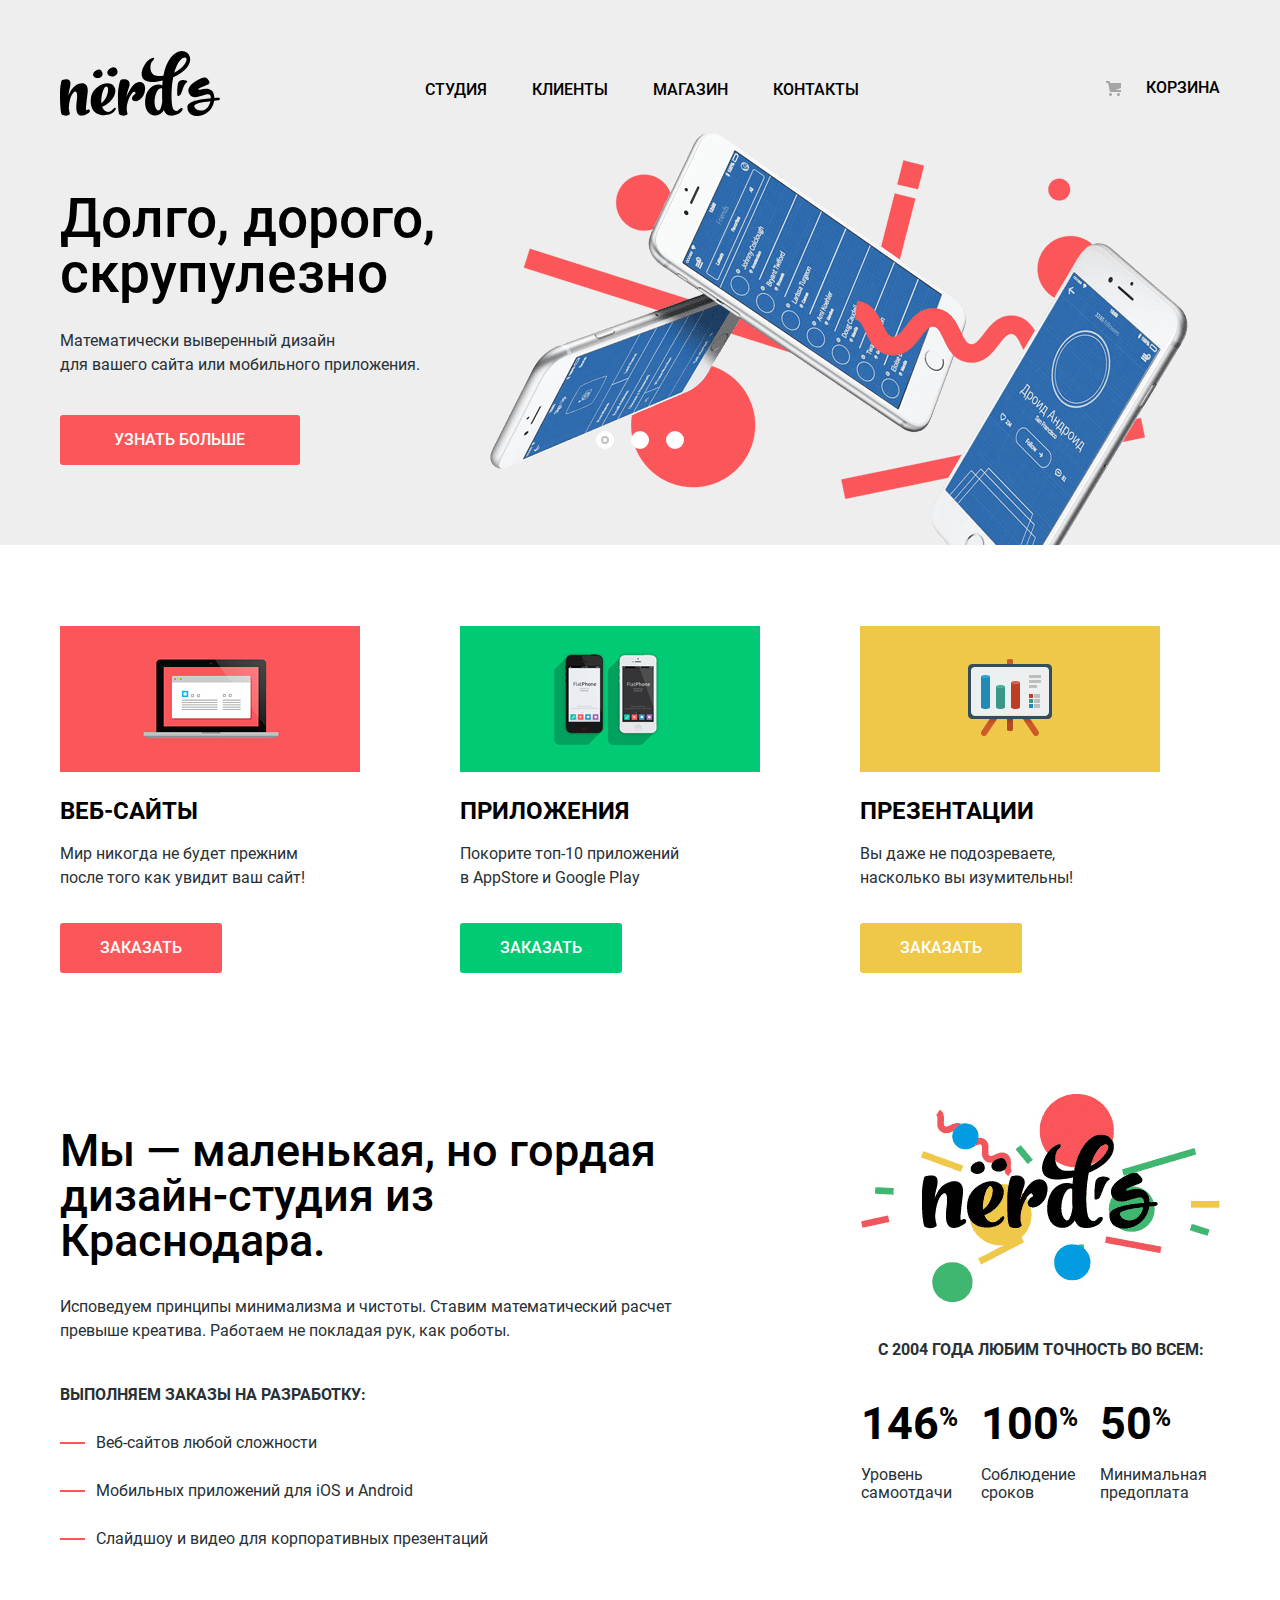
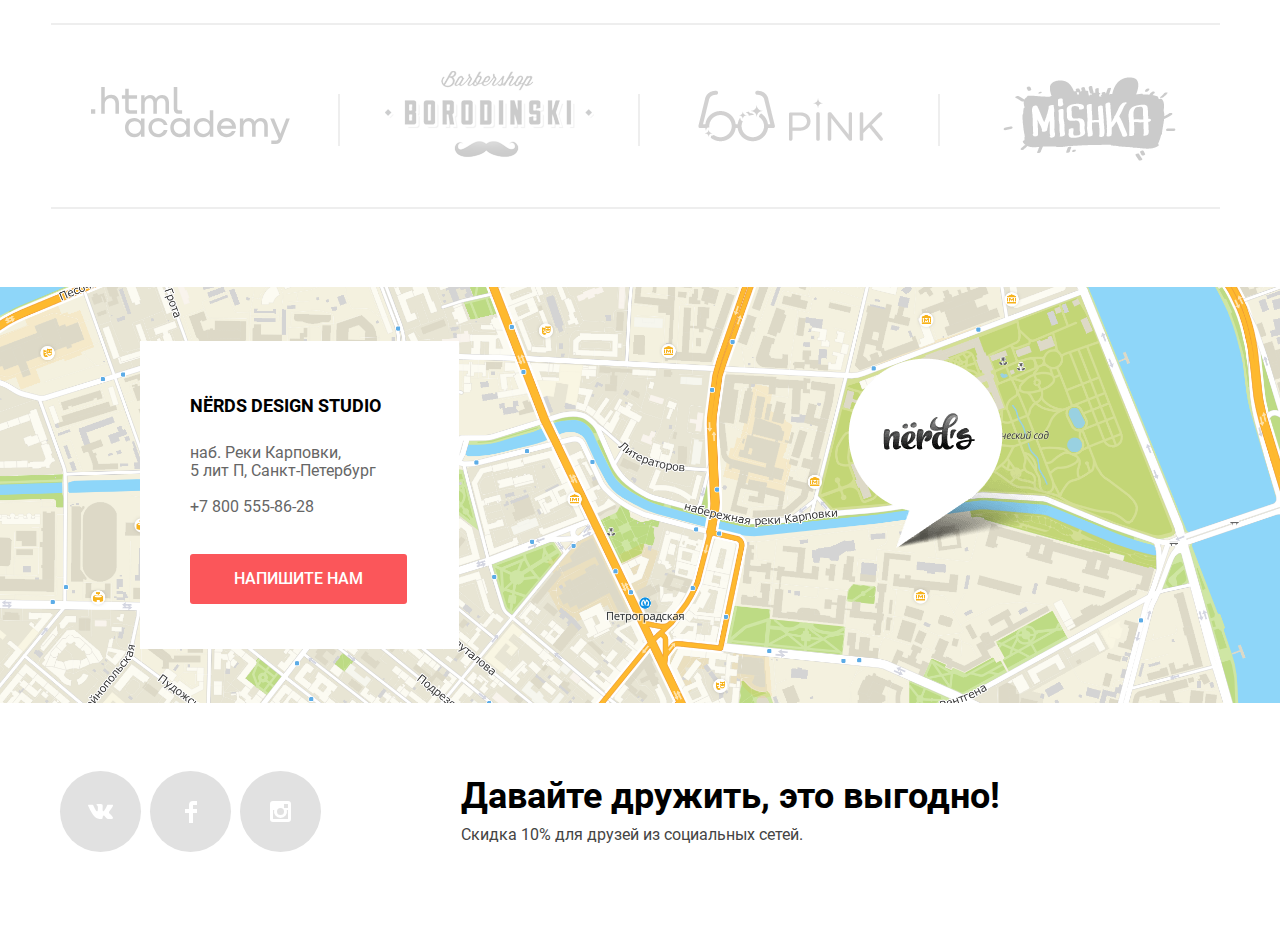
==== commit 1a0147a3: "Защита" ====
--- a/index.html
+++ b/index.html
@@ -22,10 +22,12 @@
           />
         </a>
         <ul class="site-navigation">
-          <li><a href="#">Студия</a></li>
-          <li><a href="#">Клиенты</a></li>
-          <li><a href="catalog.html">Магазин</a></li>
-          <li><a href="#">Контакты</a></li>
+          <li class="site-navigation__item"><a href="#">Студия</a></li>
+          <li class="site-navigation__item"><a href="#">Клиенты</a></li>
+          <li class="site-navigation__item">
+            <a href="catalog.html">Магазин</a>
+          </li>
+          <li class="site-navigation__item"><a href="#">Контакты</a></li>
         </ul>
 
         <a class="cart-link" href="blank.html">
@@ -39,7 +41,7 @@
       <section class="slider">
         <div class="container">
           <ul class="slider-list">
-            <li class="slider-item slider-item--active">
+            <li class="slider-item slide slide-current">
               <div class="slider-item__left">
                 <h2>
                   Долго, дорого, <br />
@@ -58,7 +60,7 @@
                 alt="Телефоны."
               />
             </li>
-            <li class="slider-item">
+            <li class="slider-item slide">
               <div class="slider-item__left">
                 <h2>
                   Любим математику <br />
@@ -77,7 +79,7 @@
                 alt="Компьютеры."
               />
             </li>
-            <li class="slider-item">
+            <li class="slider-item slide">
               <div class="slider-item__left">
                 <h2>
                   Только ночь, <br />
@@ -97,59 +99,60 @@
               />
             </li>
           </ul>
+          <div class="slider-controls">
+            <button
+              class="current"
+              type="button"
+              aria-label="Первый слайд"
+            ></button>
+            <button type="button" aria-label="Второй слайд"></button>
+            <button type="button" aria-label="Третий слайд"></button>
+          </div>
         </div>
       </section>
       <section class="service">
-        <div class="container service__wrapper container--1100">
+        <div class="container service__wrapper">
           <h2 class="visually-hidden">Услуги</h2>
-          <figure class="service-item">
-            <img
-              src="img/web-site.jpg"
-              width="300"
-              height="146"
-              alt="Компьютеры."
-            />
-            <figcaption class="service-item__description">
+          <div class="service-item">
+            <div class="service-item__image service-item__image--web"></div>
+            <div class="service-item__description">
               <h3>Веб-сайты</h3>
               <p>
                 Мир никогда не будет прежним <br />
                 после того как увидит ваш сайт!
               </p>
               <button class="button">Заказать</button>
-            </figcaption>
-          </figure>
-          <figure class="service-item">
-            <img src="img/apps.jpg" width="300" height="146" alt="Телефоны." />
-            <figcaption class="service-item__description">
+            </div>
+          </div>
+          <div class="service-item">
+            <div class="service-item__image service-item__image--apps"></div>
+            <div class="service-item__description">
               <h3>Приложения</h3>
               <p>
                 Покорите топ-10 приложений <br />
                 в AppStore и Google Play
               </p>
               <button class="button button-green">Заказать</button>
-            </figcaption>
-          </figure>
-          <figure class="service-item">
-            <img
-              src="img/presentation.jpg"
-              width="300"
-              height="146"
-              alt="Доска с диаграммой."
-            />
-            <figcaption class="service-item__description">
+            </div>
+          </div>
+          <div class="service-item">
+            <div
+              class="service-item__image service-item__image--presentation"
+            ></div>
+            <div class="service-item__description">
               <h3>Презентации</h3>
               <p>
                 Вы даже не подозреваете, <br />
                 насколько вы изумительны!
               </p>
               <button class="button button-yellow">Заказать</button>
-            </figcaption>
-          </figure>
+            </div>
+          </div>
         </div>
       </section>
       <section class="about">
         <h2 class="visually-hidden">О компании</h2>
-        <div class="container container--1174 about__wrapper">
+        <div class="container about__wrapper">
           <div class="about-left">
             <p class="about-text">
               Мы — маленькая, но гордая дизайн-студия из Краснодара.
@@ -160,22 +163,17 @@
             </p>
             <h3>Выполняем заказы на разработку:</h3>
             <ul class="about-list">
-              <li class="about-list-item">Веб-сайтов любой сложности</li>
-              <li class="about-list-item">
+              <li class="about-list__item">Веб-сайтов любой сложности</li>
+              <li class="about-list__item">
                 Мобильных приложений для iOS и Android
               </li>
-              <li class="about-list-item">
+              <li class="about-list__item">
                 Слайдшоу и видео для корпоративных презентаций
               </li>
             </ul>
           </div>
           <div class="about-benefits">
-            <img
-              src="img/nerds-illustration.png"
-              width="360"
-              height="208"
-              alt="Логотип компании Nerds."
-            />
+            <div class="about-benefits__image"></div>
             <h3>с 2004 года Любим точность во всем:</h3>
             <ul class="about-benefits-list">
               <li class="about-benefits-item">
@@ -261,9 +259,9 @@
       </section>
     </main>
     <footer class="main-footer">
-      <div class="main-footer__wrapper container container--1060">
+      <div class="main-footer__wrapper container container--min">
         <ul class="footer-social">
-          <li>
+          <li class="footer-social__item">
             <a class="social-button" href="#">
               <img
                 src="img/vk-icon.svg"
@@ -272,7 +270,7 @@
                 alt="Иконка ВК."
             /></a>
           </li>
-          <li>
+          <li class="footer-social__item">
             <a class="social-button" href="#">
               <img
                 src="img/fb-icon.svg"
@@ -281,7 +279,7 @@
                 alt="Иконка Facebook."
             /></a>
           </li>
-          <li>
+          <li class="footer-social__item">
             <a class="social-button" href="#">
               <img
                 src="img/insta-icon.svg"
@@ -326,5 +324,6 @@
         &times;
       </button>
     </section>
+    <script src="js/script.min.js"></script>
   </body>
 </html>
--- a/css/style.min.css
+++ b/css/style.min.css
@@ -1 +1 @@
-@font-face{font-family:"Roboto";font-weight:400;font-style:normal;font-display:swap;src:url(../fonts/roboto.woff2) format("woff2"),url(../fonts/roboto.woff) format("woff")}@font-face{font-family:"Roboto";font-weight:500;font-style:normal;font-display:swap;src:url(../fonts/robotomedium.woff2) format("woff2"),url(../fonts/robotomedium.woff) format("woff")}@font-face{font-family:"Roboto";font-weight:700;font-style:normal;font-display:swap;src:url(../fonts/robotobold.woff2) format("woff2"),url(../fonts/robotobold.woff) format("woff")}:root{--basic-black:#000000;--basic-white:#ffffff;--basic-extra-light:#eeeeee;--basic-extra-dark:#283136;--pink-active:#d7373b;--pink-hover:#e74246;--pink:#fb565a;--grey-footer:#444444;--grey-form:#d7dcde;--grey-form-hover:#b4b9bb;--grey-radio-hover:#283136;--grey-social:#e1e1e1;--grey-product-text:#666666;--grey-button-hover:#dfdfdf;--grey-button-active:#d5d5d5;--button-green:#00ca74;--button-green-hover:#00bc6c;--button-green-active:#00aa62;--button-yellow:#efc849;--button-yellow-hover:#eab534;--button-yellow-active:#e5a722;--sort-button:#231f20;--sort-button-last:#a6a6a6;--grey-radio:#4d4d4d}.container{width:100%;max-width:1160px;margin:0 auto;padding:0 10px}.visually-hidden{position:absolute;clip:rect(0 0 0 0);width:1px;height:1px;margin:-1px}.button{font:inherit;text-align:center;color:var(--basic-white);vertical-align:middle;text-transform:uppercase;background-color:var(--pink);border:0;font-weight:500;line-height:18px;font-family:"Roboto",Arial,Helvetica,sans-serif;cursor:pointer;border-radius:3px;height:50px}.button:hover{background-color:var(--pink-hover)}.button:active{background-color:var(--pink-active);color:rgba(255,255,255,.3)}.service-item__description p{padding-bottom:0}.service-item__description button{display:flex;align-items:center;width:-moz-fit-content;width:-webkit-fit-content;width:fit-content;padding:0 2.5em;margin-top:33px}.button-green{background-color:var(--button-green)}.button-green:hover{background-color:var(--button-green-hover)}.button-green:active{background-color:var(--button-green-active);color:rgba(255,255,255,.3)}.button-yellow{background-color:var(--button-yellow)}.button-yellow:hover{background-color:var(--button-yellow-hover)}.button-yellow:active{background-color:var(--button-yellow-active);color:rgba(255,255,255,.3)}fieldset:first-child label{line-height:22px;text-transform:uppercase}fieldset:first-child input{line-height:22px;background-color:var(--basic-extra-light)}fieldset:first-child input::placeholder{color:var(--basic-extra-dark)}fieldset:first-child input:last-child{padding-left:21px}.catalog-body,.page-body{min-width:935px;margin:0;padding:0;font-family:"Roboto",Arial,Helvetica,sans-serif;font-size:16px;line-height:24px;font-weight:400;color:var(--basic-extra-dark);background-color:var(--basic-white)}.catalog-body a,.page-body a{text-decoration:none}.catalog-body img,.page-body img{max-width:100%;height:auto}.main-navigation{display:flex;justify-content:space-between;font-size:16px;line-height:30px;color:var(--basic-black);text-transform:uppercase;padding-top:50px}.main-header,.main-navigation{background-color:var(--basic-extra-light)}.site-navigation{display:flex;flex-wrap:wrap;align-items:center;justify-content:center;margin:0;list-style:none;padding:4px 43px 0 0}.site-navigation li+li{margin-left:45px}.site-navigation a:not([href]){position:relative}.site-navigation a:not([href])::before{position:absolute;width:100%;bottom:-20px;height:2px;content:"";background-color:var(--pink)}.cart-link,.site-navigation a,.slider-item h2{color:var(--basic-black);font-weight:500}.cart-link:hover,.site-navigation a:hover{color:var(--pink)}.cart-link:active,.main-header-logo:active img .product-item h3:active,.main-header-logo:hover,.site-navigation a:active{color:var(--basic-black);opacity:.3}.about-list li,.cart-link,.slider-item__left a{display:flex;align-items:center}.cart-link img{margin-right:25px}.main-header-logo:hover{opacity:.7}.slider{background-color:var(--basic-extra-light)}.slider-list{list-style:none;padding:0;margin-top:0}.slider-item h2{font-size:55px;line-height:55px;display:grid;grid-column:1/-1;grid-row:1;margin-top:65px;margin-bottom:0}.slider-item p{grid-column:1/-1;grid-row:2;max-width:416px;margin-top:28px}.slider-item img{grid-column-start:2;grid-row:1/-1;margin-top:-12px;margin-left:16px}.slider-item{display:none;grid-template-rows:repeat(3,auto)}.slider-item--active{display:grid}.slider-item__left a{width:-moz-fit-content;width:-webkit-fit-content;width:fit-content;margin-top:38px;margin-bottom:80px;padding:0 3.4em}.container--1174{margin-top:56px}.about{padding-bottom:74px}.about__wrapper{display:grid;grid-template-columns:auto auto}.about-left{width:100%;max-width:650px}.about h3{color:var(--basic-extra-dark);font-size:16px;text-transform:uppercase;font-weight:700}.about>h3:last-of-type{color:var(--basic-black)}.about-text{color:var(--basic-black);font-size:45px;line-height:45px;font-weight:500;margin:34px 0 32px}.about-text-description{margin:0 0 40px}.about-left h3{margin:40px 0 23px}.about-list{padding:0;list-style:none;margin-left:4px}.about-list li::before{content:"";width:25px;height:2px;background-color:var(--pink);margin-right:7px;position:relative;left:-4px}.about-list,.about-list li+li{margin-top:24px}.about-benefits{width:100%;max-width:360px;margin-left:83px}.about-benefits h3{white-space:nowrap;margin-top:29px;margin-left:51px}.about-benefits img{margin-left:33px}.about-benefits-list{display:grid;width:379px;grid-template-columns:130px 125px 135px;list-style:none;padding:0;margin:30px 126px 0 34px}.about-benefits-item:nth-of-type(2){margin-left:-10px}.about-benefits-item:nth-of-type(3){margin-left:-16px}.about-benefits-item h4{margin:0}.about-benefits-item-title,.about-benefits-item-title sup{color:var(--basic-black);font-size:45px;line-height:64px;font-weight:700}.about-benefits-item-title sup{font-size:26px;line-height:40px}.about-benefits-item p{line-height:18px;font-family:"Roboto",Arial,Helvetica,sans-serif;margin:10px 0 0}.container--1100{max-width:1100px;padding:0}.service{padding:65px 0}.service-item{margin:0 0 0 -30px}.service-item img{width:300px}.service__wrapper{display:flex;justify-content:start}.service__wrapper figure+figure{margin-left:100px}.service-item h3{font-size:24px;line-height:30px;text-transform:uppercase;color:var(--basic-black);margin:18px 0 0}.partner-list{display:flex;list-style:none;padding:46px 0 39px;border-top:2px solid var(--basic-extra-light);border-bottom:2px solid var(--basic-extra-light);align-items:center;margin:-18px 0 0 -9px}.partner-list li{position:relative}.partner-list li:nth-of-type(1){padding-left:40px;padding-right:48px}.partner-list li:nth-of-type(2){margin-left:15px;padding-left:32px;padding-right:44px}.partner-list li:nth-of-type(3){margin-left:24px;padding-left:36px;padding-right:55px}.partner-list li:nth-of-type(4){margin-left:35px;padding-left:30px;padding-top:5px}.partner-list li:last-child::after{display:none}.partner-list li::after{content:"";position:absolute;width:2px;height:52px;background-color:var(--basic-extra-light);left:100%;top:50%;transform:translateY(-50%)}.partner-logo{opacity:.2}.partner-logo:hover{opacity:1}.partner-logo:active{opacity:.1}.main-footer{padding:68px 0}.main-footer__wrapper{display:grid;grid-template-columns:351px 1fr;color:var(--grey-footer);line-height:22px}.main-footer__wrapper p:first-of-type{margin-top:7px}.main-footer__wrapper p:last-of-type{margin-top:10px}.footer-text,.modal label{color:var(--basic-black);font-weight:700}.footer-text{font-size:36px;line-height:36px;margin:0}.modal{display:none;width:960px;position:absolute;top:2001px;left:50%;transform:translate(-50%,-50%);padding:63px 100px 84px;background:var(--basic-white);box-shadow:0 20px 40px rgba(0,0,0,.4);box-sizing:border-box}.modal label{line-height:18px;padding-bottom:9px}.modal h2{margin:0;font-size:45px;line-height:53px}.write-us-form{display:grid;grid-template-columns:1fr 1fr;column-gap:40px;width:760px;margin-top:37px}.write-us-form button{display:flex;align-items:center;width:-moz-fit-content;width:-webkit-fit-content;width:fit-content;padding:0 5.2em;margin-top:47px}.write-us-item{display:flex;flex-direction:column;margin:0}.write-us-item input,.write-us-item textarea{line-height:18px;border:2px solid #d7dcde;border-radius:3px}.write-us-item input{font:inherit;background-color:transparent;padding:11px .9em}.write-us-item textarea{height:118px;box-sizing:border-box;resize:none;padding:13px .9em 1em}.write-us-item:last-of-type{grid-column:1/-1;margin-top:34px}.write-us-item input:hover,.write-us-item textarea:hover{background-color:transparent;border-color:var(--grey-form)}.write-us-item input:focus,.write-us-item textarea:focus{background-color:transparent;border-color:var(--basic-black)}.write-us-item input:invalid,.write-us-item textarea:invalid{background-color:transparent;border-color:(--pink-hover)}.write-us-item input::placeholder,.write-us-item textarea::placeholder{color:var(--grey-footer);opacity:.5}.write-us-item input:focus::placeholder{opacity:1}.write-us-item input:invalid::placeholder{color:var(--pink-hover)}.write-us-form-close{display:flex;justify-content:center;align-items:center;position:absolute;top:78px;right:90px;width:21px;height:21px;background-color:var(--basic-white);border:0;color:rgba(251,86,90,.3);font-size:49px;-webkit-appearance:none;appearance:none;padding:0;cursor:pointer}.footer-social{display:flex;justify-content:flex-start;list-style:none;padding:0;margin:0 0 0 -50px;width:-moz-fit-content;width:-webkit-fit-content;width:fit-content}.footer-social li+li{margin-left:9px}.adress button,.social-button{display:flex;align-items:center}.social-button{width:81px;height:81px;border-radius:50%;background-color:var(--grey-social);justify-content:center}.social-button:active,.social-button:hover{width:79px;height:79px;border-radius:50%;background-color:var(--pink-hover);display:flex;justify-content:center;align-items:center}.social-button:active{background-color:var(--pink-active)}.adress button{width:-moz-fit-content;width:-webkit-fit-content;width:fit-content;padding:0 2.75em}.page-title{padding:70px 0 109px;background-color:var(--basic-extra-light);color:var(--basic-black);font-size:55px;line-height:55px;font-weight:500;text-align:center;margin:-3px 0 0}.page-catalog{display:grid;grid-template-columns:260px 1fr;gap:140px;margin-top:55px}.fieldset:first-child input{padding-left:21px}.filter fieldset{margin:0;padding:0;border:0}.filter legend{color:var(--basic-black);font-size:18px;line-height:30px;font-weight:700;text-transform:uppercase;margin-top:-2px}.price{margin-bottom:48px}.filter ul{list-style:none;line-height:20px}.filter-input-checkbox+label,.filter-input-radio+label{position:relative}.filter-input-checkbox:hover+label,.filter-input-radio:hover+label{color:var(--grey-radio-hover)}.filter-input-checkbox:disabled+label,.filter-input-radio:disabled+label{color:var(--grey-radio-hover);opacity:.3}.filter-input-radio+label::before{content:"";position:absolute;top:-3px;left:-36px;width:17px;height:17px;border:4px solid var(--grey-radio);border-radius:50%;opacity:.4}.filter-input-radio:checked+label::after{content:"";position:absolute;top:5px;left:-28px;width:9px;height:9px;background-color:var(--grey-radio);opacity:.4;border-radius:50%}.filter-input-radio:focus+label::after,.filter-input-radio:focus+label::before,.filter-input-radio:hover+label::after,.filter-input-radio:hover+label::before{opacity:1}.filter-input-range{padding:40px 25px;width:100%;max-width:205px}.filter-input-range__wrapper,.range-controls{box-shadow:0 4px 4px rgba(0,0,0,.25);border-radius:3px}.filter-input-range__wrapper{background-color:var(--basic-extra-light);margin-top:48px;margin-bottom:14px}.range-controls{position:relative;height:41px;margin-bottom:15px;padding-top:39px;padding-right:20px;padding-left:20px;background-color:#f1f1f1}.range-controls .scale{height:2px;background:var(--grey-form)}.range-controls .bar{width:70%;height:2px;background:var(--button-green)}.range-controls .toggle{position:absolute;top:31px;left:0;width:4px;height:4px;padding:0;border:8px solid var(--basic-white);background-color:#ababab;border-radius:50%;box-shadow:0 2px 1px 0 #cfcfcf;cursor:pointer;box-sizing:content-box;-webkit-appearance:none;appearance:none}.range-controls .toggle-min{left:18px}.range-controls .toggle-max{left:160px}.filter-price{display:flex;margin-bottom:54px}.filter-price__input{text-align:center;width:100%;max-width:80px;height:38px;appearance:none;border:0;border-radius:3px;-webkit-appearance:none;-moz-appearance:textfield;padding-left:21px;box-sizing:border-box}.filter-price__label{display:flex;align-items:center;margin-right:10px}.filter-price__label:last-of-type{margin-left:33px}.filter-grid ul{padding:0;margin:15px 0 43px 37px}.filter-features li+li,.filter-grid li+li{margin-top:20px}.filter-features legend{margin-top:4px}.filter-input-checkbox+label::before{display:block;position:absolute;top:-2px;left:-36px;opacity:.4;content:url(../img/checkbox-off.svg)}.filter-input-checkbox:checked+label::before{content:url(../img/checkbox-on.svg)}.filter-input-checkbox:focus+label::before,.filter-input-checkbox:hover+label::before{opacity:1}.filter-features ul{padding:0;margin:14px 0 48px 37px}.sort{display:flex;align-items:center;width:100%}.sort__title{margin:0 auto 0 0}.sort-list{display:flex;align-items:center;list-style:none;padding:0;margin:-6px 48px 0 0}.sort-item+.sort-item{margin-left:25px}.sort-item:last-child{margin-top:-4px;margin-left:27px}.sort h2,.sort-item button{text-transform:uppercase;color:var(--basic-black)}.sort-item button{padding:0;font-size:14px;line-height:18px;opacity:.3;background-color:transparent;border:0;-webkit-appearance:none;appearance:none}.sort-item-current button{opacity:1}.sort-item button:hover,.sort-item-current button:hover{color:var(--basic-black);opacity:.6}.sort-item button:active,.sort-item-current button:active{color:var(--basic-black);opacity:1}.sort h2{font-size:18px;line-height:30px}.sort .button,.sort .button:hover{background-color:var(--sort-button-last)}.sort .button{width:11px;height:10px;clip-path:polygon(50% 0,100% 100%,0 100%);opacity:.2;border:0;border-radius:0}.sort .button--down{transform:rotate(180deg);margin-right:18px}.sort .button:hover{opacity:1}.sort .button--active,.sort .button:active{background-color:var(--sort-button);opacity:1}.button-show{margin-top:2px}.button-page,.button-show{background-color:var(--basic-extra-light);color:var(--basic-black);font-weight:500;text-transform:uppercase}.button-show,.page-item:last-child .button-page{width:260px}.button-page:hover,.button-show:hover{background-color:var(--grey-button-hover);color:var(--basic-black);opacity:1}.button-page:active,.button-show:active{background-color:var(--grey-button-active);color:rgba(0,0,0,.3)}.product{margin-top:48px}.product-list{display:grid;grid-template-columns:1fr 1fr;column-gap:40px;row-gap:30px;margin:0;padding:0;list-style:none}.product-item{position:relative;display:flex;flex-direction:column}.product-item__header{width:100%;height:auto;opacity:.12}.product-item:hover .product-item__header{opacity:1}.product-item__image{width:100%;height:auto;border-radius:0 0 4px 4px}.product-item:hover .product-item__image{filter:drop-shadow(0 6px 15px rgba(0,0,0,.25))}.product-item a{color:var(--basic-black)}.product-item a:hover{color:var(--pink)}.product-item a:active{opacity:.3}.product-item__title{margin:0;font-size:18px;line-height:30px;font-weight:700;text-transform:uppercase;text-align:center;padding-top:24px;padding-bottom:12px}.product-item p{color:var(--grey-product-text);line-height:18px;text-align:center}.product-item button:active{color:var(--basic-white)}.product-price{position:absolute;bottom:0;left:0;opacity:0;flex-direction:column;align-items:center;width:100%;background-color:var(--basic-extra-light)}.product-item:hover .product-price{display:flex;border-radius:0 0 4px 4px;opacity:1}.product-item:first-child .product-price p{margin-left:-5px}.product-price p{margin:0;padding-bottom:35px}.product-price button{width:200px;margin-bottom:45px}.page{list-style:none;display:flex;flex-wrap:wrap;padding:0;margin:49px 0 0}.page-item+.page-item{margin-left:11px;margin-bottom:11px}.button-page{display:flex;align-items:center;justify-content:center;width:50px;height:50px;border-radius:3px}.button-page-current{background-color:var(--basic-white);box-sizing:border-box;border:3px solid #dbdbdb;border-radius:3px}.button-page-current:hover{background-color:var(--basic-white);cursor:unset}.contacts{display:grid;grid-template-columns:459px 1fr;margin-top:78px;background-image:url(../img/map.png);background-repeat:no-repeat;background-size:100%;background-position:top -143px left 0;height:416px}.contacts img:first-of-type{grid-column:1/-1;grid-row:1/-1;height:416px}.contacts img:last-of-type{grid-column:2;grid-row:1;margin-left:389px;margin-top:71px;height:auto}.contacts section{grid-column:1;grid-row:1/-1;background:var(--basic-white);padding-left:50px;margin-top:54px;margin-left:140px;margin-bottom:54px}.contacts-adress button{display:block;padding:0 2.75em}.contacts h3{color:var(--basic-black);font-size:18px;line-height:30px;font-weight:700;margin:50px 0 23px}.contacts a,.contacts p{line-height:18px;margin:0 0 18px}.contacts a{display:block;margin:0 0 38px}.contacts a,.contacts p,.contacts-phone{color:var(--grey-product-text)}.container--1060{width:1060px}.contacts-footer{margin-top:48px}+@font-face{font-family:"Roboto";font-weight:400;font-style:normal;font-display:swap;src:url(../fonts/roboto.woff2) format("woff2"),url(../fonts/roboto.woff) format("woff")}@font-face{font-family:"Roboto";font-weight:500;font-style:normal;font-display:swap;src:url(../fonts/robotomedium.woff2) format("woff2"),url(../fonts/robotomedium.woff) format("woff")}@font-face{font-family:"Roboto";font-weight:700;font-style:normal;font-display:swap;src:url(../fonts/robotobold.woff2) format("woff2"),url(../fonts/robotobold.woff) format("woff")}:root{--basic-black:#000000;--basic-black-active:rgba(0, 0, 0, 0.3);--basic-white:#ffffff;--basic-extra-light:#eeeeee;--basic-extra-dark:#283136;--pink-active:#d7373b;--pink-hover:#e74246;--pink:#fb565a;--grey-footer:#444444;--grey-form:#d7dcde;--grey-form-hover:#b4b9bb;--grey-radio-hover:#283136;--grey-social:#e1e1e1;--grey-product-text:#666666;--grey-button-hover:#dfdfdf;--grey-button-active:#d5d5d5;--button-green:#00ca74;--button-green-hover:#00bc6c;--button-green-active:#00aa62;--button-yellow:#efc849;--button-yellow-hover:#eab534;--button-yellow-active:#e5a722;--sort-button:#231f20;--sort-button-last:#a6a6a6;--grey-radio:#4d4d4d}.container{width:100%;max-width:1160px;margin:0 auto;padding:0 20px}.visually-hidden{position:absolute;clip:rect(0 0 0 0);width:1px;height:1px;margin:-1px}.button{font:inherit;text-align:center;color:var(--basic-white);vertical-align:middle;text-transform:uppercase;background-color:var(--pink);border:0;font-weight:500;line-height:18px;font-family:"Roboto",Arial,Helvetica,sans-serif;cursor:pointer;border-radius:3px;height:50px}.button:hover{background-color:var(--pink-hover)}.button:active{background-color:var(--pink-active);color:rgba(255,255,255,.3);box-shadow:inset 0 3px 0 rgba(0,1,1,.1)}.service-item__description p{padding-bottom:0}.service-item__description button{display:flex;align-items:center;width:-moz-fit-content;width:-webkit-fit-content;width:fit-content;padding:0 2.5em;margin-top:33px}.button-green{background-color:var(--button-green)}.button-green:hover{background-color:var(--button-green-hover)}.button-green:active{background-color:var(--button-green-active);color:rgba(255,255,255,.3)}.button-yellow{background-color:var(--button-yellow)}.button-yellow:hover{background-color:var(--button-yellow-hover)}.button-yellow:active{background-color:var(--button-yellow-active);color:rgba(255,255,255,.3)}.filter-fieldset:first-child label{line-height:22px;text-transform:uppercase}.filter-fieldset:first-child input{line-height:22px;background-color:var(--basic-extra-light)}.filter-fieldset:first-child input::placeholder{color:var(--basic-extra-dark)}.filter-fieldset:first-child input:last-child{padding-left:21px}.catalog-body,.page-body{min-width:1200px;margin:0;padding:0;font-family:"Roboto",Arial,Helvetica,sans-serif;font-size:16px;line-height:24px;font-weight:400;color:var(--basic-extra-dark);background-color:var(--basic-white)}.catalog-body a,.page-body a{text-decoration:none}.catalog-body img,.page-body img{max-width:100%;height:auto}.main-navigation{display:flex;justify-content:space-between;font-size:16px;line-height:30px;color:var(--basic-black);text-transform:uppercase;padding-top:50px}.main-header,.main-navigation{background-color:var(--basic-extra-light)}.site-navigation{display:flex;flex-wrap:wrap;align-items:center;justify-content:center;margin:0;list-style:none;padding:4px 43px 0 0}.site-navigation__item+.site-navigation__item{margin-left:45px}.site-navigation a:not([href]){position:relative}.site-navigation a:not([href])::before{position:absolute;width:100%;bottom:-20px;height:2px;content:"";background-color:var(--pink)}.cart-link,.site-navigation a,.slider-item h2{color:var(--basic-black);font-weight:500}.cart-link:hover,.site-navigation a:hover{color:var(--pink)}.main-header-logo:hover{opacity:.7}.main-header-logo:active{opacity:.3}.cart-link:active,.product-item h3:active,.site-navigation a:active{color:var(--basic-black-active)}.cart-link,.slider-item__left a{display:flex;align-items:center}.cart-link img{margin-right:25px}.slider{position:relative;background-color:var(--basic-extra-light)}.slider-list{list-style:none;padding:0;margin-top:0}.slider-item h2{font-size:55px;line-height:55px;display:grid;grid-column:1/-1;grid-row:1;margin-top:65px;margin-bottom:0}.slider-item p{grid-column:1/-1;grid-row:2;max-width:416px;margin-top:28px}.slider-item img{grid-column-start:2;grid-row:1/-1;margin-top:-12px;margin-left:16px}.slider-item{display:none;grid-template-rows:repeat(3,auto)}.slide{display:none}.slide-current{display:grid}.slider-item__left a{width:-moz-fit-content;width:-webkit-fit-content;width:fit-content;margin-top:38px;margin-bottom:80px;padding:0 3.4em}.slider-controls{position:absolute;bottom:96px;left:50%;transform:translateX(-50%);z-index:20;display:flex;width:88px;justify-content:space-between}.slider-controls button{position:relative;padding:0;width:18px;height:18px;background-color:var(--basic-white);border:0;border-radius:50%;cursor:pointer}.slider-controls .current::before{position:absolute;top:50%;left:50%;transform:translate(-50%,-50%);box-sizing:border-box;width:8px;height:8px;border:2px solid #c1c1c1;border-radius:50%;content:""}.about{padding-bottom:74px}.about__wrapper{display:grid;grid-template-columns:auto auto;margin-top:51px}.about-left{width:100%;max-width:650px}.about h3{color:var(--basic-extra-dark);font-size:16px;text-transform:uppercase;font-weight:700}.about>h3:last-of-type{color:var(--basic-black)}.about-text{color:var(--basic-black);font-size:45px;line-height:45px;font-weight:500;margin:34px 0 32px}.about-text-description{margin:0 0 40px}.about-left h3{margin:40px 0 23px}.about-list{padding:0;margin-top:24px;list-style:none;margin-left:4px}.about-list__item{display:flex;align-items:center}.about-list__item::before{content:"";width:25px;height:2px;background-color:var(--pink);margin-right:7px;position:relative;left:-4px}.about-list__item+.about-list__item{margin-top:24px}.about-benefits{width:100%;max-width:360px;margin-left:83px}.about-benefits h3{white-space:nowrap;margin-top:36px;margin-left:51px}.about-benefits__image{width:360px;height:208px;margin-left:33px;background-image:url(../img/nerds-illustration.png)}.about-benefits-list{display:grid;width:379px;grid-template-columns:130px 125px 135px;list-style:none;padding:0;margin:30px 126px 0 34px}.about-benefits-item:nth-of-type(2){margin-left:-10px}.about-benefits-item:nth-of-type(3){margin-left:-16px}.about-benefits-item h4{margin:0}.about-benefits-item-title,.about-benefits-item-title sup{color:var(--basic-black);font-size:45px;line-height:64px;font-weight:700}.about-benefits-item-title sup{font-size:26px;line-height:40px}.about-benefits-item p{line-height:18px;font-family:"Roboto",Arial,Helvetica,sans-serif;margin:10px 0 0}.service{padding:70px 0;position:relative}.service-item{margin:0}.service-item__image{width:300px;height:146px;margin-top:-5px}.service-item__image--web{background-image:url(../img/web-site.png)}.service-item__image--apps{background-image:url(../img/apps.png)}.service-item__image--presentation{background-image:url(../img/presentation.png)}.service__wrapper{display:flex;justify-content:start}.service-item+.service-item{margin-left:100px}.service-item h3{font-size:24px;line-height:30px;text-transform:uppercase;color:var(--basic-black);margin:18px 0 0}.service-item__description{margin-top:24px}.partner-list{display:flex;list-style:none;padding:46px 0 39px;border-top:2px solid var(--basic-extra-light);border-bottom:2px solid var(--basic-extra-light);align-items:center;margin:-18px 0 0 -9px}.partner-list li{position:relative}.partner-list li:nth-of-type(1){padding-left:40px;padding-right:48px}.partner-list li:nth-of-type(2){margin-left:15px;padding-left:32px;padding-right:44px}.partner-list li:nth-of-type(3){margin-left:24px;padding-left:36px;padding-right:55px}.partner-list li:nth-of-type(4){margin-left:35px;padding-left:30px;padding-top:5px}.partner-list li:last-child::after{display:none}.partner-list li::after{content:"";position:absolute;width:2px;height:52px;background-color:var(--basic-extra-light);left:100%;top:50%;transform:translateY(-50%)}.partner-logo{opacity:.2}.partner-logo:hover{opacity:1}.partner-logo:active{opacity:.1}.main-footer{padding:68px 0}.main-footer__wrapper{display:grid;grid-template-columns:351px 1fr;color:var(--grey-footer);line-height:22px}.main-footer__wrapper p:first-of-type{margin-top:7px}.main-footer__wrapper p:last-of-type{margin-top:10px}.footer-text,.modal label{color:var(--basic-black);font-weight:700}.footer-text{font-size:36px;line-height:36px;margin:0}.modal{display:none;width:960px;position:absolute;top:2001px;left:50%;transform:translate(-50%,-50%);padding:63px 100px 84px;background:var(--basic-white);box-shadow:0 20px 40px rgba(0,0,0,.4);box-sizing:border-box}.modal label{line-height:18px;padding-bottom:9px}.modal h2{margin:0;font-size:45px;line-height:53px}.write-us-form{display:grid;grid-template-columns:1fr 1fr;column-gap:40px;width:760px;margin-top:37px}.write-us-form button{display:flex;align-items:center;width:-moz-fit-content;width:-webkit-fit-content;width:fit-content;padding:0 5.2em;margin-top:47px}.write-us-item{display:flex;flex-direction:column;margin:0}.write-us-item input,.write-us-item textarea{line-height:18px;border:2px solid #d7dcde;border-radius:3px}.write-us-item input{font:inherit;background-color:transparent;padding:11px .9em}.write-us-item textarea{height:118px;box-sizing:border-box;resize:none;padding:13px .9em 1em}.write-us-item:last-of-type{grid-column:1/-1;margin-top:34px}.write-us-item input:hover,.write-us-item textarea:hover{background-color:transparent;border-color:var(--grey-form-hover)}.write-us-item input:focus,.write-us-item textarea:focus{background-color:transparent;border-color:var(--basic-black)}.write-us-item input:invalid,.write-us-item textarea:invalid{background-color:transparent;border-color:var(--pink-hover);color:var(--pink-hover)}.write-us-item input::placeholder,.write-us-item textarea::placeholder{color:var(--grey-footer);opacity:.5}.write-us-item input:focus::placeholder{opacity:1}.write-us-item input:invalid::placeholder{color:var(--pink-hover)}.write-us-form-close{display:flex;justify-content:center;align-items:center;position:absolute;top:78px;right:90px;width:21px;height:21px;background-color:var(--basic-white);border:0;color:rgba(251,86,90,.3);font-size:49px;-webkit-appearance:none;appearance:none;padding:0;cursor:pointer}.product-item a:hover,.write-us-form-close:hover{color:var(--pink)}.write-us-form-close:active{color:rgba(251,86,90,.1)}.footer-social{display:flex;justify-content:flex-start;list-style:none;padding:0;margin:0 0 0 -50px;width:-moz-fit-content;width:-webkit-fit-content;width:fit-content;flex-wrap:wrap}.footer-social__item+.footer-social__item{margin-left:9px;margin-bottom:5px}.adress button,.social-button{display:flex;align-items:center}.social-button{width:81px;height:81px;border-radius:50%;background-color:var(--grey-social);justify-content:center}.social-button:active,.social-button:hover{border-radius:50%;background-color:var(--pink-hover);display:flex;justify-content:center;align-items:center}.social-button:active{background-color:var(--pink-active);box-shadow:inset 0 3px 0 rgba(0,1,1,.1)}.adress button{width:-moz-fit-content;width:-webkit-fit-content;width:fit-content;padding:0 2.75em}.page-title{padding:70px 0 109px;background-color:var(--basic-extra-light);color:var(--basic-black);font-size:55px;line-height:55px;font-weight:500;text-align:center;margin:-3px 0 0}.page-catalog{display:grid;grid-template-columns:260px 1fr;gap:140px;margin-top:55px}filter-fieldset:first-child input{padding-left:21px}.filter fieldset{margin:0;padding:0;border:0}.filter legend{color:var(--basic-black);font-size:18px;line-height:30px;font-weight:700;text-transform:uppercase;margin-top:-2px}.price{margin-bottom:48px}.filter ul{list-style:none;line-height:20px}.filter-input-checkbox+label,.filter-input-radio+label{position:relative}.filter-input-checkbox:hover:not(:disabled)+label,.filter-input-radio:hover:not(:disabled)+label{color:var(--grey-radio-hover)}.filter-input-checkbox:disabled+label,.filter-input-radio:disabled+label{color:var(--grey-radio-hover);opacity:.3}.filter-input-radio+label::before{content:"";position:absolute;top:-3px;left:-36px;width:17px;height:17px;border:4px solid var(--grey-radio);border-radius:50%;opacity:.4}.filter-input-radio:checked+label::after{content:"";position:absolute;top:5px;left:-28px;width:9px;height:9px;background-color:var(--grey-radio);opacity:.4;border-radius:50%}.filter-input-radio:focus+label::after,.filter-input-radio:focus+label::before,.filter-input-radio:hover:not(:disabled)+label::after,.filter-input-radio:hover:not(:disabled)+label::before{opacity:1}.filter-input-range{padding:40px 25px;width:100%;max-width:205px}.filter-input-range__wrapper,.range-controls{box-shadow:0 4px 4px rgba(0,0,0,.25);border-radius:3px}.filter-input-range__wrapper{background-color:var(--basic-extra-light);margin-top:48px;margin-bottom:14px}.range-controls{position:relative;height:41px;margin-bottom:15px;padding-top:39px;padding-right:20px;padding-left:20px;background-color:#f1f1f1}.range-controls .scale{height:2px;background:var(--grey-form)}.range-controls .bar{width:70%;height:2px;background:var(--button-green)}.range-controls .toggle{position:absolute;top:31px;left:0;width:4px;height:4px;padding:0;border:8px solid var(--basic-white);background-color:#ababab;border-radius:50%;box-shadow:0 2px 1px 0 #cfcfcf;cursor:pointer;box-sizing:content-box;-webkit-appearance:none;appearance:none}.range-controls .toggle-min{left:18px}.range-controls .toggle-max{left:160px}.filter-price{display:flex;margin-bottom:54px}.filter-price__input{text-align:center;width:100%;max-width:80px;height:38px;appearance:none;border:0;border-radius:3px;-webkit-appearance:none;-moz-appearance:textfield;padding-left:21px;box-sizing:border-box}.filter-price__label{display:flex;align-items:center;margin-right:10px}.filter-price__label:last-of-type{margin-left:33px}.filter-grid ul{padding:0;margin:15px 0 43px 37px}.filter-features li+li,.filter-grid li+li{margin-top:20px}.filter-features legend{margin-top:4px}.filter-input-checkbox+label::before{display:block;position:absolute;top:-2px;left:-36px;opacity:.4;content:url(../img/checkbox-off.svg)}.filter-input-checkbox:checked+label::before{content:url(../img/checkbox-on.svg)}.filter-input-checkbox:focus+label::before,.filter-input-checkbox:hover:not(:disabled)+label::before{opacity:1}.filter-features ul{padding:0;margin:14px 0 48px 37px}.sort{display:flex;align-items:center;width:100%}.sort__title{margin:0 auto 0 0}.sort-list{display:flex;align-items:center;list-style:none;padding:0;margin:-6px 48px 0 0}.sort-item+.sort-item{margin-left:25px}.sort-item:last-child{margin-top:-4px;margin-left:27px}.sort h2,.sort-item button{text-transform:uppercase;color:var(--basic-black)}.sort-item button{padding:0;font-size:14px;line-height:18px;opacity:.3;background-color:transparent;border:0;-webkit-appearance:none;appearance:none}.sort-item-current button{opacity:1}.sort-item button:hover,.sort-item-current button:hover{color:var(--basic-black);opacity:.6}.sort-item button:active,.sort-item-current button:active{color:var(--basic-black);opacity:1}.sort h2{font-size:18px;line-height:30px}.sort .button,.sort .button:hover{background-color:var(--sort-button-last)}.sort .button{width:11px;height:10px;clip-path:polygon(50% 0,100% 100%,0 100%);opacity:.2;border:0;border-radius:0}.sort .button--down{transform:rotate(180deg);margin-right:18px}.sort .button:hover{opacity:1}.sort .button--active,.sort .button:active{background-color:var(--sort-button);opacity:1}.button-show{margin-top:2px}.button-page,.button-show{background-color:var(--basic-extra-light);color:var(--basic-black);font-weight:500;text-transform:uppercase}.button-show,.page-item:last-child .button-page{width:260px}.button-page:hover,.button-show:hover{background-color:var(--grey-button-hover);color:var(--basic-black);opacity:1}.button-page:active,.button-show:active{background-color:var(--grey-button-active);color:rgba(0,0,0,.3);box-shadow:inset 0 3px 0 rgba(0,1,1,.1);border:0}.product{margin-top:48px}.product-list{display:grid;grid-template-columns:1fr 1fr;column-gap:40px;row-gap:30px;margin:0;padding:0;list-style:none}.product-item{position:relative;display:flex;flex-direction:column}.product-item__header{width:100%;height:auto;opacity:.12}.product-item:hover .product-item__header{opacity:1}.product-item__image{width:100%;height:auto;border-radius:0 0 4px 4px}.product-item:hover .product-item__image{filter:drop-shadow(0 6px 15px rgba(0,0,0,.25))}.product-item a{color:var(--basic-black)}.product-item a:active{opacity:.3}.product-item__title{margin:0;font-size:18px;line-height:30px;font-weight:700;text-transform:uppercase;text-align:center;padding-top:24px;padding-bottom:12px}.product-item p{color:var(--grey-product-text);line-height:18px;text-align:center}.product-item button:active{color:var(--basic-white)}.product-price{position:absolute;bottom:0;left:0;opacity:0;flex-direction:column;align-items:center;width:100%;background-color:var(--basic-extra-light)}.product-item:hover .product-price{display:flex;border-radius:0 0 4px 4px;opacity:1}.product-item:first-child .product-price p{margin-left:-5px}.product-price p{margin:0;padding-bottom:35px}.product-price button{width:200px;margin-bottom:45px}.page{list-style:none;display:flex;flex-wrap:wrap;padding:0;margin:49px 0 0}.page-item+.page-item{margin-left:11px;margin-bottom:11px}.button-page{display:flex;align-items:center;justify-content:center;width:50px;height:50px;border-radius:3px}.button-page-current{background-color:var(--basic-white);box-sizing:border-box;border:3px solid #dbdbdb;border-radius:3px}.button-page-current:hover{background-color:var(--basic-white);cursor:unset}.contacts{display:grid;grid-template-columns:459px 1fr;margin-top:78px;background-image:url(../img/map.png);background-repeat:no-repeat;background-size:100%;background-position:top -143px left 0;height:416px}.contacts img:first-of-type{grid-column:1/-1;grid-row:1/-1;height:416px}.contacts img:last-of-type{grid-column:2;grid-row:1;margin-left:389px;margin-top:71px;height:auto}.contacts section{grid-column:1;grid-row:1/-1;background:var(--basic-white);padding-left:50px;margin-top:54px;margin-left:140px;margin-bottom:54px}.contacts-adress button{display:block;padding:0 2.75em}.contacts h3{color:var(--basic-black);font-size:18px;line-height:30px;font-weight:700;margin:50px 0 23px}.contacts a,.contacts p{line-height:18px;margin:0 0 18px}.contacts a{display:block;margin:0 0 38px}.contacts a,.contacts p,.contacts-phone{color:var(--grey-product-text)}.container--min{width:1060px}.contacts-footer{margin-top:48px}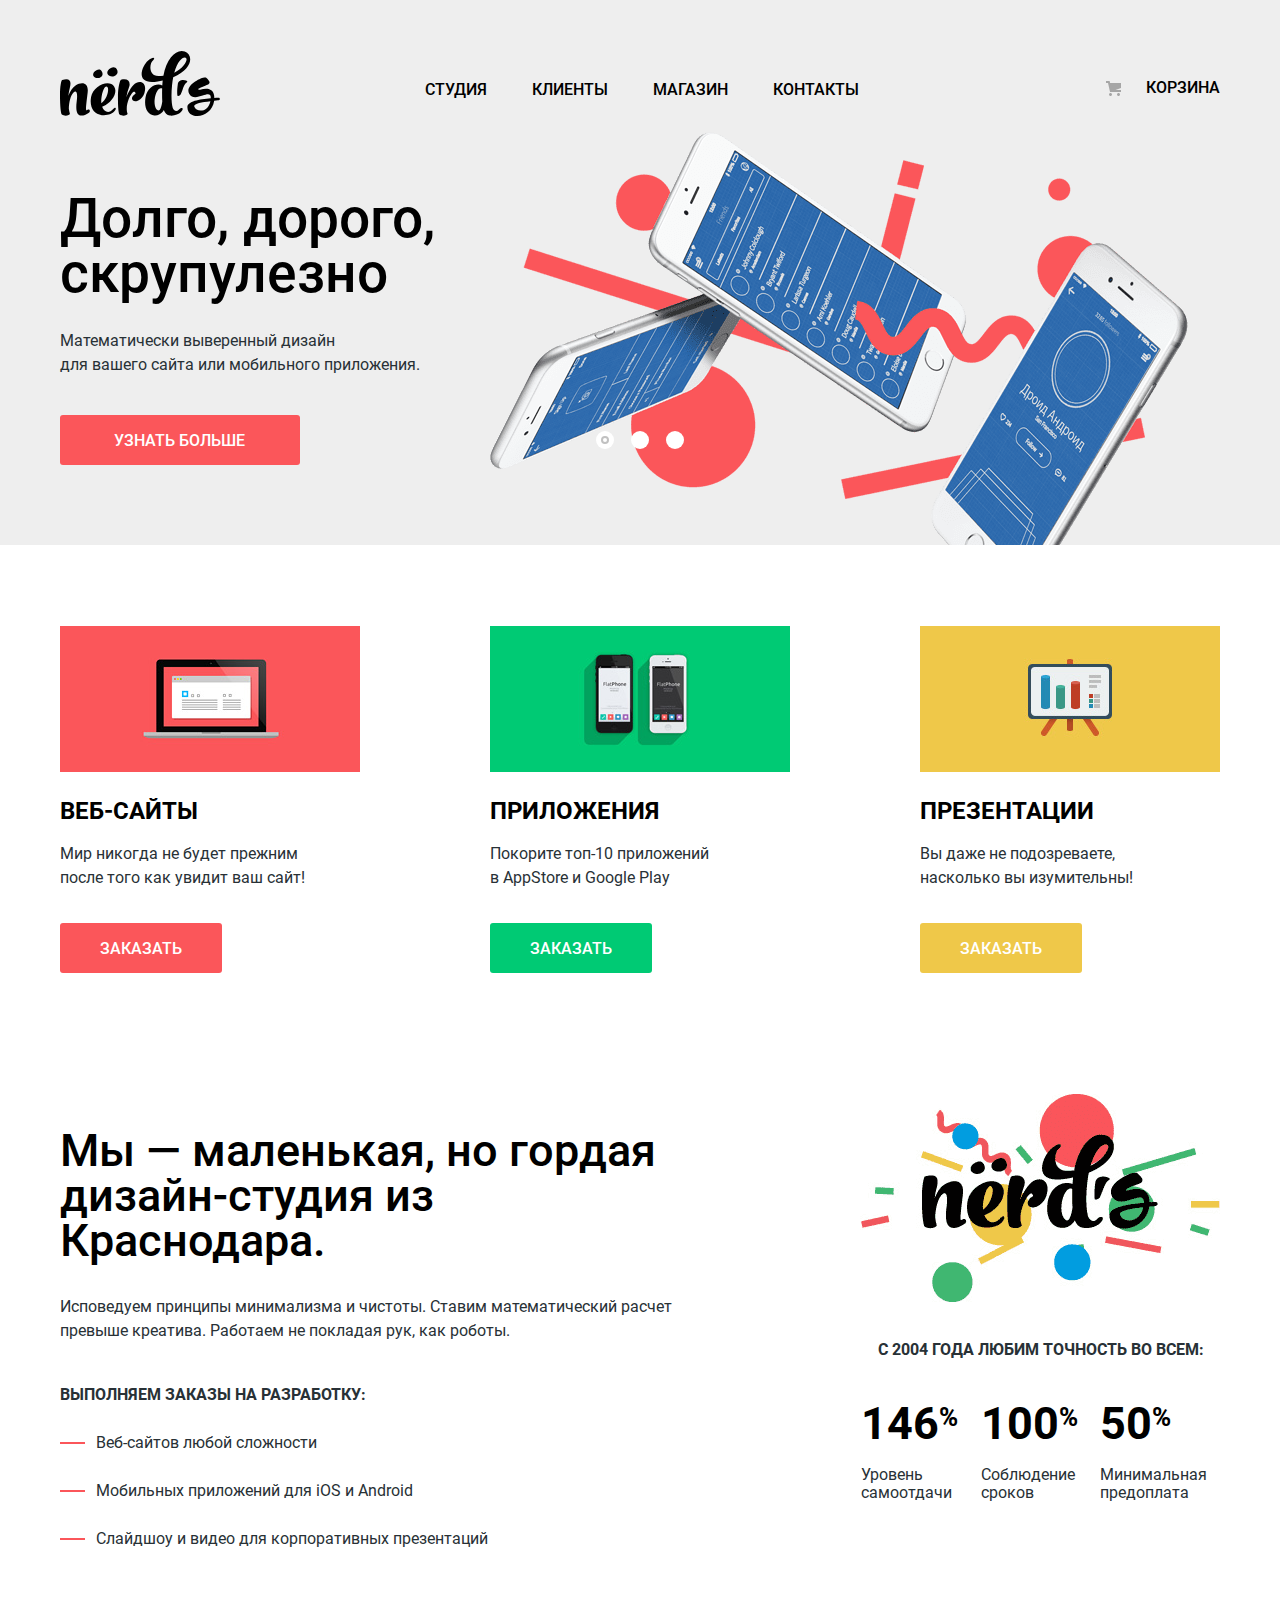
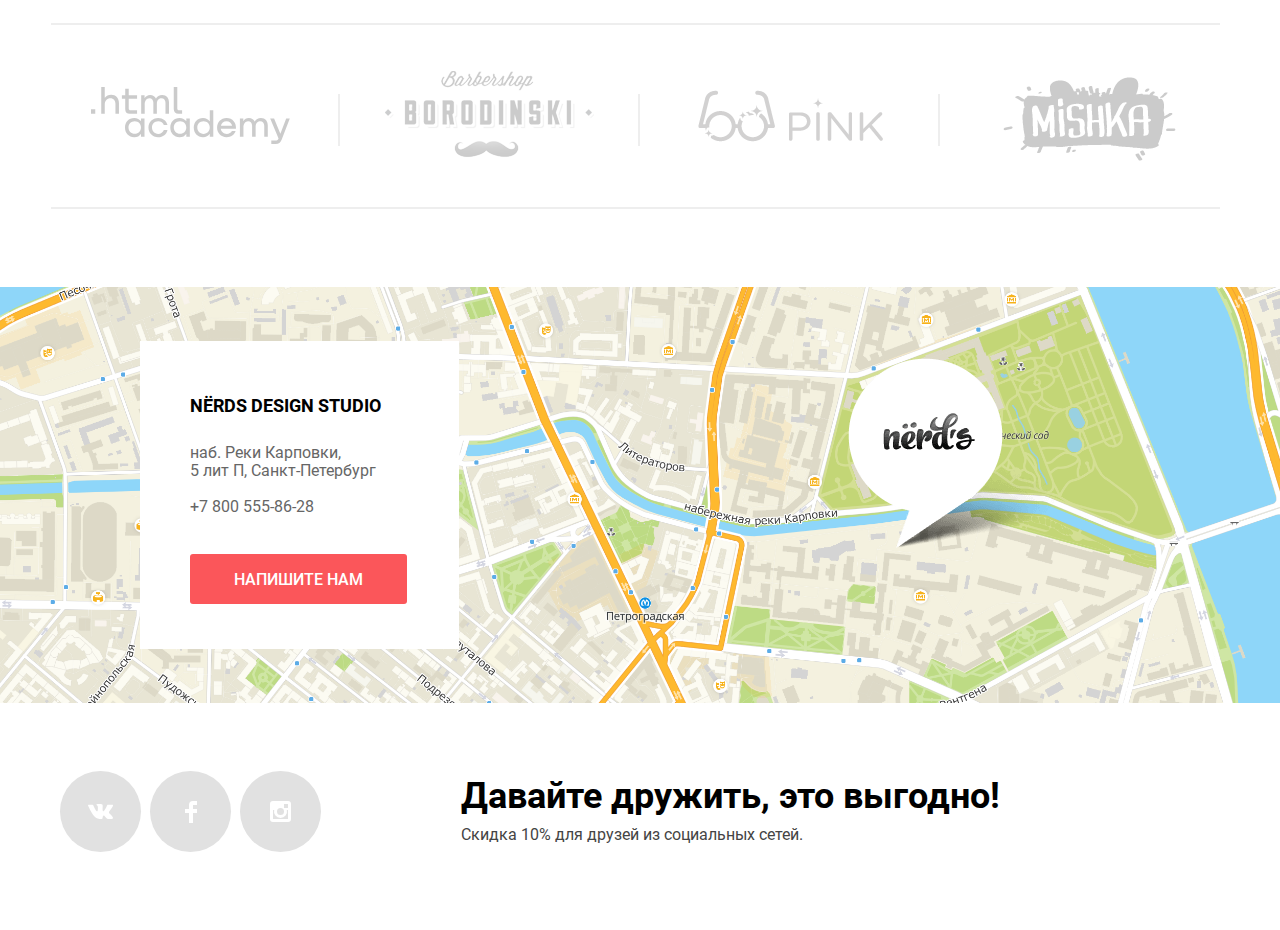
==== commit 8272ff0c: "Защита" ====
--- a/index.html
+++ b/index.html
@@ -254,7 +254,7 @@
             5 лит П, Санкт-Петербург
           </p>
           <a class="contacts-phone" href="tel:+78005558628">+7 800 555-86-28</a>
-          <button class="button">Напишите нам</button>
+          <a href="modal.html" class="button open-modal">Напишите нам</a>
         </section>
       </section>
     </main>
--- a/css/style.min.css
+++ b/css/style.min.css
@@ -1 +1 @@
-@font-face{font-family:"Roboto";font-weight:400;font-style:normal;font-display:swap;src:url(../fonts/roboto.woff2) format("woff2"),url(../fonts/roboto.woff) format("woff")}@font-face{font-family:"Roboto";font-weight:500;font-style:normal;font-display:swap;src:url(../fonts/robotomedium.woff2) format("woff2"),url(../fonts/robotomedium.woff) format("woff")}@font-face{font-family:"Roboto";font-weight:700;font-style:normal;font-display:swap;src:url(../fonts/robotobold.woff2) format("woff2"),url(../fonts/robotobold.woff) format("woff")}:root{--basic-black:#000000;--basic-black-active:rgba(0, 0, 0, 0.3);--basic-white:#ffffff;--basic-extra-light:#eeeeee;--basic-extra-dark:#283136;--pink-active:#d7373b;--pink-hover:#e74246;--pink:#fb565a;--grey-footer:#444444;--grey-form:#d7dcde;--grey-form-hover:#b4b9bb;--grey-radio-hover:#283136;--grey-social:#e1e1e1;--grey-product-text:#666666;--grey-button-hover:#dfdfdf;--grey-button-active:#d5d5d5;--button-green:#00ca74;--button-green-hover:#00bc6c;--button-green-active:#00aa62;--button-yellow:#efc849;--button-yellow-hover:#eab534;--button-yellow-active:#e5a722;--sort-button:#231f20;--sort-button-last:#a6a6a6;--grey-radio:#4d4d4d}.container{width:100%;max-width:1160px;margin:0 auto;padding:0 20px}.visually-hidden{position:absolute;clip:rect(0 0 0 0);width:1px;height:1px;margin:-1px}.button{font:inherit;text-align:center;color:var(--basic-white);vertical-align:middle;text-transform:uppercase;background-color:var(--pink);border:0;font-weight:500;line-height:18px;font-family:"Roboto",Arial,Helvetica,sans-serif;cursor:pointer;border-radius:3px;height:50px}.button:hover{background-color:var(--pink-hover)}.button:active{background-color:var(--pink-active);color:rgba(255,255,255,.3);box-shadow:inset 0 3px 0 rgba(0,1,1,.1)}.service-item__description p{padding-bottom:0}.service-item__description button{display:flex;align-items:center;width:-moz-fit-content;width:-webkit-fit-content;width:fit-content;padding:0 2.5em;margin-top:33px}.button-green{background-color:var(--button-green)}.button-green:hover{background-color:var(--button-green-hover)}.button-green:active{background-color:var(--button-green-active);color:rgba(255,255,255,.3)}.button-yellow{background-color:var(--button-yellow)}.button-yellow:hover{background-color:var(--button-yellow-hover)}.button-yellow:active{background-color:var(--button-yellow-active);color:rgba(255,255,255,.3)}.filter-fieldset:first-child label{line-height:22px;text-transform:uppercase}.filter-fieldset:first-child input{line-height:22px;background-color:var(--basic-extra-light)}.filter-fieldset:first-child input::placeholder{color:var(--basic-extra-dark)}.filter-fieldset:first-child input:last-child{padding-left:21px}.catalog-body,.page-body{min-width:1200px;margin:0;padding:0;font-family:"Roboto",Arial,Helvetica,sans-serif;font-size:16px;line-height:24px;font-weight:400;color:var(--basic-extra-dark);background-color:var(--basic-white)}.catalog-body a,.page-body a{text-decoration:none}.catalog-body img,.page-body img{max-width:100%;height:auto}.main-navigation{display:flex;justify-content:space-between;font-size:16px;line-height:30px;color:var(--basic-black);text-transform:uppercase;padding-top:50px}.main-header,.main-navigation{background-color:var(--basic-extra-light)}.site-navigation{display:flex;flex-wrap:wrap;align-items:center;justify-content:center;margin:0;list-style:none;padding:4px 43px 0 0}.site-navigation__item+.site-navigation__item{margin-left:45px}.site-navigation a:not([href]){position:relative}.site-navigation a:not([href])::before{position:absolute;width:100%;bottom:-20px;height:2px;content:"";background-color:var(--pink)}.cart-link,.site-navigation a,.slider-item h2{color:var(--basic-black);font-weight:500}.cart-link:hover,.site-navigation a:hover{color:var(--pink)}.main-header-logo:hover{opacity:.7}.main-header-logo:active{opacity:.3}.cart-link:active,.product-item h3:active,.site-navigation a:active{color:var(--basic-black-active)}.cart-link,.slider-item__left a{display:flex;align-items:center}.cart-link img{margin-right:25px}.slider{position:relative;background-color:var(--basic-extra-light)}.slider-list{list-style:none;padding:0;margin-top:0}.slider-item h2{font-size:55px;line-height:55px;display:grid;grid-column:1/-1;grid-row:1;margin-top:65px;margin-bottom:0}.slider-item p{grid-column:1/-1;grid-row:2;max-width:416px;margin-top:28px}.slider-item img{grid-column-start:2;grid-row:1/-1;margin-top:-12px;margin-left:16px}.slider-item{display:none;grid-template-rows:repeat(3,auto)}.slide{display:none}.slide-current{display:grid}.slider-item__left a{width:-moz-fit-content;width:-webkit-fit-content;width:fit-content;margin-top:38px;margin-bottom:80px;padding:0 3.4em}.slider-controls{position:absolute;bottom:96px;left:50%;transform:translateX(-50%);z-index:20;display:flex;width:88px;justify-content:space-between}.slider-controls button{position:relative;padding:0;width:18px;height:18px;background-color:var(--basic-white);border:0;border-radius:50%;cursor:pointer}.slider-controls .current::before{position:absolute;top:50%;left:50%;transform:translate(-50%,-50%);box-sizing:border-box;width:8px;height:8px;border:2px solid #c1c1c1;border-radius:50%;content:""}.about{padding-bottom:74px}.about__wrapper{display:grid;grid-template-columns:auto auto;margin-top:51px}.about-left{width:100%;max-width:650px}.about h3{color:var(--basic-extra-dark);font-size:16px;text-transform:uppercase;font-weight:700}.about>h3:last-of-type{color:var(--basic-black)}.about-text{color:var(--basic-black);font-size:45px;line-height:45px;font-weight:500;margin:34px 0 32px}.about-text-description{margin:0 0 40px}.about-left h3{margin:40px 0 23px}.about-list{padding:0;margin-top:24px;list-style:none;margin-left:4px}.about-list__item{display:flex;align-items:center}.about-list__item::before{content:"";width:25px;height:2px;background-color:var(--pink);margin-right:7px;position:relative;left:-4px}.about-list__item+.about-list__item{margin-top:24px}.about-benefits{width:100%;max-width:360px;margin-left:83px}.about-benefits h3{white-space:nowrap;margin-top:36px;margin-left:51px}.about-benefits__image{width:360px;height:208px;margin-left:33px;background-image:url(../img/nerds-illustration.png)}.about-benefits-list{display:grid;width:379px;grid-template-columns:130px 125px 135px;list-style:none;padding:0;margin:30px 126px 0 34px}.about-benefits-item:nth-of-type(2){margin-left:-10px}.about-benefits-item:nth-of-type(3){margin-left:-16px}.about-benefits-item h4{margin:0}.about-benefits-item-title,.about-benefits-item-title sup{color:var(--basic-black);font-size:45px;line-height:64px;font-weight:700}.about-benefits-item-title sup{font-size:26px;line-height:40px}.about-benefits-item p{line-height:18px;font-family:"Roboto",Arial,Helvetica,sans-serif;margin:10px 0 0}.service{padding:70px 0;position:relative}.service-item{margin:0}.service-item__image{width:300px;height:146px;margin-top:-5px}.service-item__image--web{background-image:url(../img/web-site.png)}.service-item__image--apps{background-image:url(../img/apps.png)}.service-item__image--presentation{background-image:url(../img/presentation.png)}.service__wrapper{display:flex;justify-content:start}.service-item+.service-item{margin-left:100px}.service-item h3{font-size:24px;line-height:30px;text-transform:uppercase;color:var(--basic-black);margin:18px 0 0}.service-item__description{margin-top:24px}.partner-list{display:flex;list-style:none;padding:46px 0 39px;border-top:2px solid var(--basic-extra-light);border-bottom:2px solid var(--basic-extra-light);align-items:center;margin:-18px 0 0 -9px}.partner-list li{position:relative}.partner-list li:nth-of-type(1){padding-left:40px;padding-right:48px}.partner-list li:nth-of-type(2){margin-left:15px;padding-left:32px;padding-right:44px}.partner-list li:nth-of-type(3){margin-left:24px;padding-left:36px;padding-right:55px}.partner-list li:nth-of-type(4){margin-left:35px;padding-left:30px;padding-top:5px}.partner-list li:last-child::after{display:none}.partner-list li::after{content:"";position:absolute;width:2px;height:52px;background-color:var(--basic-extra-light);left:100%;top:50%;transform:translateY(-50%)}.partner-logo{opacity:.2}.partner-logo:hover{opacity:1}.partner-logo:active{opacity:.1}.main-footer{padding:68px 0}.main-footer__wrapper{display:grid;grid-template-columns:351px 1fr;color:var(--grey-footer);line-height:22px}.main-footer__wrapper p:first-of-type{margin-top:7px}.main-footer__wrapper p:last-of-type{margin-top:10px}.footer-text,.modal label{color:var(--basic-black);font-weight:700}.footer-text{font-size:36px;line-height:36px;margin:0}.modal{display:none;width:960px;position:absolute;top:2001px;left:50%;transform:translate(-50%,-50%);padding:63px 100px 84px;background:var(--basic-white);box-shadow:0 20px 40px rgba(0,0,0,.4);box-sizing:border-box}.modal label{line-height:18px;padding-bottom:9px}.modal h2{margin:0;font-size:45px;line-height:53px}.write-us-form{display:grid;grid-template-columns:1fr 1fr;column-gap:40px;width:760px;margin-top:37px}.write-us-form button{display:flex;align-items:center;width:-moz-fit-content;width:-webkit-fit-content;width:fit-content;padding:0 5.2em;margin-top:47px}.write-us-item{display:flex;flex-direction:column;margin:0}.write-us-item input,.write-us-item textarea{line-height:18px;border:2px solid #d7dcde;border-radius:3px}.write-us-item input{font:inherit;background-color:transparent;padding:11px .9em}.write-us-item textarea{height:118px;box-sizing:border-box;resize:none;padding:13px .9em 1em}.write-us-item:last-of-type{grid-column:1/-1;margin-top:34px}.write-us-item input:hover,.write-us-item textarea:hover{background-color:transparent;border-color:var(--grey-form-hover)}.write-us-item input:focus,.write-us-item textarea:focus{background-color:transparent;border-color:var(--basic-black)}.write-us-item input:invalid,.write-us-item textarea:invalid{background-color:transparent;border-color:var(--pink-hover);color:var(--pink-hover)}.write-us-item input::placeholder,.write-us-item textarea::placeholder{color:var(--grey-footer);opacity:.5}.write-us-item input:focus::placeholder{opacity:1}.write-us-item input:invalid::placeholder{color:var(--pink-hover)}.write-us-form-close{display:flex;justify-content:center;align-items:center;position:absolute;top:78px;right:90px;width:21px;height:21px;background-color:var(--basic-white);border:0;color:rgba(251,86,90,.3);font-size:49px;-webkit-appearance:none;appearance:none;padding:0;cursor:pointer}.product-item a:hover,.write-us-form-close:hover{color:var(--pink)}.write-us-form-close:active{color:rgba(251,86,90,.1)}.footer-social{display:flex;justify-content:flex-start;list-style:none;padding:0;margin:0 0 0 -50px;width:-moz-fit-content;width:-webkit-fit-content;width:fit-content;flex-wrap:wrap}.footer-social__item+.footer-social__item{margin-left:9px;margin-bottom:5px}.adress button,.social-button{display:flex;align-items:center}.social-button{width:81px;height:81px;border-radius:50%;background-color:var(--grey-social);justify-content:center}.social-button:active,.social-button:hover{border-radius:50%;background-color:var(--pink-hover);display:flex;justify-content:center;align-items:center}.social-button:active{background-color:var(--pink-active);box-shadow:inset 0 3px 0 rgba(0,1,1,.1)}.adress button{width:-moz-fit-content;width:-webkit-fit-content;width:fit-content;padding:0 2.75em}.page-title{padding:70px 0 109px;background-color:var(--basic-extra-light);color:var(--basic-black);font-size:55px;line-height:55px;font-weight:500;text-align:center;margin:-3px 0 0}.page-catalog{display:grid;grid-template-columns:260px 1fr;gap:140px;margin-top:55px}filter-fieldset:first-child input{padding-left:21px}.filter fieldset{margin:0;padding:0;border:0}.filter legend{color:var(--basic-black);font-size:18px;line-height:30px;font-weight:700;text-transform:uppercase;margin-top:-2px}.price{margin-bottom:48px}.filter ul{list-style:none;line-height:20px}.filter-input-checkbox+label,.filter-input-radio+label{position:relative}.filter-input-checkbox:hover:not(:disabled)+label,.filter-input-radio:hover:not(:disabled)+label{color:var(--grey-radio-hover)}.filter-input-checkbox:disabled+label,.filter-input-radio:disabled+label{color:var(--grey-radio-hover);opacity:.3}.filter-input-radio+label::before{content:"";position:absolute;top:-3px;left:-36px;width:17px;height:17px;border:4px solid var(--grey-radio);border-radius:50%;opacity:.4}.filter-input-radio:checked+label::after{content:"";position:absolute;top:5px;left:-28px;width:9px;height:9px;background-color:var(--grey-radio);opacity:.4;border-radius:50%}.filter-input-radio:focus+label::after,.filter-input-radio:focus+label::before,.filter-input-radio:hover:not(:disabled)+label::after,.filter-input-radio:hover:not(:disabled)+label::before{opacity:1}.filter-input-range{padding:40px 25px;width:100%;max-width:205px}.filter-input-range__wrapper,.range-controls{box-shadow:0 4px 4px rgba(0,0,0,.25);border-radius:3px}.filter-input-range__wrapper{background-color:var(--basic-extra-light);margin-top:48px;margin-bottom:14px}.range-controls{position:relative;height:41px;margin-bottom:15px;padding-top:39px;padding-right:20px;padding-left:20px;background-color:#f1f1f1}.range-controls .scale{height:2px;background:var(--grey-form)}.range-controls .bar{width:70%;height:2px;background:var(--button-green)}.range-controls .toggle{position:absolute;top:31px;left:0;width:4px;height:4px;padding:0;border:8px solid var(--basic-white);background-color:#ababab;border-radius:50%;box-shadow:0 2px 1px 0 #cfcfcf;cursor:pointer;box-sizing:content-box;-webkit-appearance:none;appearance:none}.range-controls .toggle-min{left:18px}.range-controls .toggle-max{left:160px}.filter-price{display:flex;margin-bottom:54px}.filter-price__input{text-align:center;width:100%;max-width:80px;height:38px;appearance:none;border:0;border-radius:3px;-webkit-appearance:none;-moz-appearance:textfield;padding-left:21px;box-sizing:border-box}.filter-price__label{display:flex;align-items:center;margin-right:10px}.filter-price__label:last-of-type{margin-left:33px}.filter-grid ul{padding:0;margin:15px 0 43px 37px}.filter-features li+li,.filter-grid li+li{margin-top:20px}.filter-features legend{margin-top:4px}.filter-input-checkbox+label::before{display:block;position:absolute;top:-2px;left:-36px;opacity:.4;content:url(../img/checkbox-off.svg)}.filter-input-checkbox:checked+label::before{content:url(../img/checkbox-on.svg)}.filter-input-checkbox:focus+label::before,.filter-input-checkbox:hover:not(:disabled)+label::before{opacity:1}.filter-features ul{padding:0;margin:14px 0 48px 37px}.sort{display:flex;align-items:center;width:100%}.sort__title{margin:0 auto 0 0}.sort-list{display:flex;align-items:center;list-style:none;padding:0;margin:-6px 48px 0 0}.sort-item+.sort-item{margin-left:25px}.sort-item:last-child{margin-top:-4px;margin-left:27px}.sort h2,.sort-item button{text-transform:uppercase;color:var(--basic-black)}.sort-item button{padding:0;font-size:14px;line-height:18px;opacity:.3;background-color:transparent;border:0;-webkit-appearance:none;appearance:none}.sort-item-current button{opacity:1}.sort-item button:hover,.sort-item-current button:hover{color:var(--basic-black);opacity:.6}.sort-item button:active,.sort-item-current button:active{color:var(--basic-black);opacity:1}.sort h2{font-size:18px;line-height:30px}.sort .button,.sort .button:hover{background-color:var(--sort-button-last)}.sort .button{width:11px;height:10px;clip-path:polygon(50% 0,100% 100%,0 100%);opacity:.2;border:0;border-radius:0}.sort .button--down{transform:rotate(180deg);margin-right:18px}.sort .button:hover{opacity:1}.sort .button--active,.sort .button:active{background-color:var(--sort-button);opacity:1}.button-show{margin-top:2px}.button-page,.button-show{background-color:var(--basic-extra-light);color:var(--basic-black);font-weight:500;text-transform:uppercase}.button-show,.page-item:last-child .button-page{width:260px}.button-page:hover,.button-show:hover{background-color:var(--grey-button-hover);color:var(--basic-black);opacity:1}.button-page:active,.button-show:active{background-color:var(--grey-button-active);color:rgba(0,0,0,.3);box-shadow:inset 0 3px 0 rgba(0,1,1,.1);border:0}.product{margin-top:48px}.product-list{display:grid;grid-template-columns:1fr 1fr;column-gap:40px;row-gap:30px;margin:0;padding:0;list-style:none}.product-item{position:relative;display:flex;flex-direction:column}.product-item__header{width:100%;height:auto;opacity:.12}.product-item:hover .product-item__header{opacity:1}.product-item__image{width:100%;height:auto;border-radius:0 0 4px 4px}.product-item:hover .product-item__image{filter:drop-shadow(0 6px 15px rgba(0,0,0,.25))}.product-item a{color:var(--basic-black)}.product-item a:active{opacity:.3}.product-item__title{margin:0;font-size:18px;line-height:30px;font-weight:700;text-transform:uppercase;text-align:center;padding-top:24px;padding-bottom:12px}.product-item p{color:var(--grey-product-text);line-height:18px;text-align:center}.product-item button:active{color:var(--basic-white)}.product-price{position:absolute;bottom:0;left:0;opacity:0;flex-direction:column;align-items:center;width:100%;background-color:var(--basic-extra-light)}.product-item:hover .product-price{display:flex;border-radius:0 0 4px 4px;opacity:1}.product-item:first-child .product-price p{margin-left:-5px}.product-price p{margin:0;padding-bottom:35px}.product-price button{width:200px;margin-bottom:45px}.page{list-style:none;display:flex;flex-wrap:wrap;padding:0;margin:49px 0 0}.page-item+.page-item{margin-left:11px;margin-bottom:11px}.button-page{display:flex;align-items:center;justify-content:center;width:50px;height:50px;border-radius:3px}.button-page-current{background-color:var(--basic-white);box-sizing:border-box;border:3px solid #dbdbdb;border-radius:3px}.button-page-current:hover{background-color:var(--basic-white);cursor:unset}.contacts{display:grid;grid-template-columns:459px 1fr;margin-top:78px;background-image:url(../img/map.png);background-repeat:no-repeat;background-size:100%;background-position:top -143px left 0;height:416px}.contacts img:first-of-type{grid-column:1/-1;grid-row:1/-1;height:416px}.contacts img:last-of-type{grid-column:2;grid-row:1;margin-left:389px;margin-top:71px;height:auto}.contacts section{grid-column:1;grid-row:1/-1;background:var(--basic-white);padding-left:50px;margin-top:54px;margin-left:140px;margin-bottom:54px}.contacts-adress button{display:block;padding:0 2.75em}.contacts h3{color:var(--basic-black);font-size:18px;line-height:30px;font-weight:700;margin:50px 0 23px}.contacts a,.contacts p{line-height:18px;margin:0 0 18px}.contacts a{display:block;margin:0 0 38px}.contacts a,.contacts p,.contacts-phone{color:var(--grey-product-text)}.container--min{width:1060px}.contacts-footer{margin-top:48px}+@font-face{font-family:"Roboto";font-weight:400;font-style:normal;font-display:swap;src:url(../fonts/roboto.woff2) format("woff2"),url(../fonts/roboto.woff) format("woff")}@font-face{font-family:"Roboto";font-weight:500;font-style:normal;font-display:swap;src:url(../fonts/robotomedium.woff2) format("woff2"),url(../fonts/robotomedium.woff) format("woff")}@font-face{font-family:"Roboto";font-weight:700;font-style:normal;font-display:swap;src:url(../fonts/robotobold.woff2) format("woff2"),url(../fonts/robotobold.woff) format("woff")}:root{--basic-black:#000000;--basic-black-active:rgba(0, 0, 0, 0.3);--basic-white:#ffffff;--basic-extra-light:#eeeeee;--basic-extra-dark:#283136;--pink-active:#d7373b;--pink-hover:#e74246;--pink:#fb565a;--grey-footer:#444444;--grey-form:#d7dcde;--grey-form-hover:#b4b9bb;--grey-radio-hover:#283136;--grey-social:#e1e1e1;--grey-product-text:#666666;--grey-button-hover:#dfdfdf;--grey-button-active:#d5d5d5;--button-green:#00ca74;--button-green-hover:#00bc6c;--button-green-active:#00aa62;--button-yellow:#efc849;--button-yellow-hover:#eab534;--button-yellow-active:#e5a722;--sort-button:#231f20;--sort-button-last:#a6a6a6;--grey-radio:#4d4d4d}.container{max-width:1160px;margin:0 auto;padding:0 20px}.visually-hidden{position:absolute;clip:rect(0 0 0 0);width:1px;height:1px;margin:-1px}.button{font:inherit;text-align:center;color:var(--basic-white);vertical-align:middle;text-transform:uppercase;background-color:var(--pink);border:0;font-weight:500;line-height:18px;font-family:"Roboto",Arial,Helvetica,sans-serif;cursor:pointer;border-radius:3px;padding-top:17px;padding-bottom:15px}.button:hover{background-color:var(--pink-hover)}.button:active{background-color:var(--pink-active);color:rgba(255,255,255,.3);box-shadow:inset 0 3px 0 rgba(0,1,1,.1)}.service-item__description p{padding-bottom:0}.service-item__description button{display:flex;align-items:center;width:-moz-fit-content;width:-webkit-fit-content;width:fit-content;padding:17px 2.5em 15px;margin-top:33px}.button-green{background-color:var(--button-green)}.button-green:hover{background-color:var(--button-green-hover)}.button-green:active{background-color:var(--button-green-active);color:rgba(255,255,255,.3)}.button-yellow{background-color:var(--button-yellow)}.button-yellow:hover{background-color:var(--button-yellow-hover)}.button-yellow:active{background-color:var(--button-yellow-active);color:rgba(255,255,255,.3)}.filter-fieldset:first-child label{line-height:22px;text-transform:uppercase}.filter-fieldset:first-child input{line-height:22px;background-color:var(--basic-extra-light)}.filter-fieldset:first-child input::placeholder{color:var(--basic-extra-dark)}.filter-fieldset:first-child input:last-child{padding-left:21px}.catalog-body,.page-body{min-width:1200px;margin:0;padding:0;font-family:"Roboto",Arial,Helvetica,sans-serif;font-size:16px;line-height:24px;font-weight:400;color:var(--basic-extra-dark);background-color:var(--basic-white)}.catalog-body{min-width:unset}.catalog-body a,.page-body a{text-decoration:none}.catalog-body img,.page-body img{max-width:100%;height:auto}.main-navigation{display:flex;justify-content:space-between;font-size:16px;line-height:30px;color:var(--basic-black);text-transform:uppercase;padding-top:50px}.main-header,.main-navigation{background-color:var(--basic-extra-light)}.site-navigation{display:flex;flex-wrap:wrap;align-items:center;justify-content:center;margin:0;list-style:none;padding:4px 43px 0 0}.site-navigation__item+.site-navigation__item{margin-left:45px}.site-navigation a:not([href]){position:relative}.site-navigation a:not([href])::before{position:absolute;width:100%;bottom:-20px;height:2px;content:"";background-color:var(--pink)}.cart-link,.site-navigation a,.slider-item h2{color:var(--basic-black);font-weight:500}.cart-link:hover,.site-navigation a:hover{color:var(--pink)}.main-header-logo:hover{opacity:.7}.main-header-logo:active,.social-button:active img{opacity:.3}.cart-link:active,.product-item h3:active,.site-navigation a:active{color:var(--basic-black-active)}.cart-link,.slider-item__left a{display:flex;align-items:center}.cart-link img{margin-right:25px}.slider{position:relative;background-color:var(--basic-extra-light)}.slider-list{list-style:none;padding:0;margin-top:0}.slider-item h2{font-size:55px;line-height:55px;display:grid;grid-column:1/-1;grid-row:1;margin-top:65px;margin-bottom:0}.slider-item p{grid-column:1/-1;grid-row:2;max-width:416px;margin-top:28px}.slider-item img{grid-column-start:2;grid-row:1/-1;margin-top:-12px;margin-left:16px}.slider-item{display:none;grid-template-rows:repeat(3,auto)}.slide{display:none}.slide-current{display:grid}.slider-item__left a{width:-moz-fit-content;width:-webkit-fit-content;width:fit-content;margin-top:38px;margin-bottom:80px;padding:17px 3.4em 15px}.slider-controls{position:absolute;bottom:96px;left:50%;transform:translateX(-50%);z-index:20;display:flex;width:88px;justify-content:space-between}.slider-controls button{position:relative;padding:0;width:18px;height:18px;background-color:var(--basic-white);border:0;border-radius:50%;cursor:pointer}.slider-controls .current::before{position:absolute;top:50%;left:50%;transform:translate(-50%,-50%);box-sizing:border-box;width:8px;height:8px;border:2px solid #c1c1c1;border-radius:50%;content:""}.about{padding-bottom:74px}.about__wrapper{display:grid;grid-template-columns:auto auto;margin-top:51px}.about-left{width:100%;max-width:650px}.about h3{color:var(--basic-extra-dark);font-size:16px;text-transform:uppercase;font-weight:700}.about>h3:last-of-type{color:var(--basic-black)}.about-text{color:var(--basic-black);font-size:45px;line-height:45px;font-weight:500;margin:34px 0 32px}.about-text-description{margin:0 0 40px}.about-left h3{margin:40px 0 23px}.about-list{padding:0;margin-top:24px;list-style:none;margin-left:4px}.about-list__item{display:flex;align-items:center}.about-list__item::before{content:"";width:25px;height:2px;background-color:var(--pink);margin-right:7px;position:relative;left:-4px}.about-list__item+.about-list__item{margin-top:24px}.about-benefits{width:100%;max-width:360px;margin-left:83px}.about-benefits h3{white-space:nowrap;margin-top:36px;margin-left:51px}.about-benefits__image{width:360px;height:208px;margin-left:33px;background-image:url(../img/nerds-illustration.png)}.about-benefits-list{display:grid;width:379px;grid-template-columns:130px 125px 135px;list-style:none;padding:0;margin:30px 126px 0 34px}.about-benefits-item:nth-of-type(2){margin-left:-10px}.about-benefits-item:nth-of-type(3){margin-left:-16px}.about-benefits-item h4{margin:0}.about-benefits-item-title,.about-benefits-item-title sup{color:var(--basic-black);font-size:45px;line-height:64px;font-weight:700}.about-benefits-item-title sup{font-size:26px;line-height:40px}.about-benefits-item p{line-height:18px;font-family:"Roboto",Arial,Helvetica,sans-serif;margin:10px 0 0}.service{padding:70px 0;position:relative}.service-item{margin:0}.service-item__image{width:300px;height:146px;margin-top:-5px}.service-item__image--web{background-image:url(../img/web-site.png)}.service-item__image--apps{background-image:url(../img/apps.png)}.service-item__image--presentation{background-image:url(../img/presentation.png)}.service__wrapper{display:flex;justify-content:space-between}.service-item+.service-item{margin-left:100px}.service-item h3{font-size:24px;line-height:30px;text-transform:uppercase;color:var(--basic-black);margin:18px 0 0}.service-item__description{margin-top:24px}.partner-list{display:flex;list-style:none;padding:46px 0 39px;border-top:2px solid var(--basic-extra-light);border-bottom:2px solid var(--basic-extra-light);align-items:center;margin:-18px 0 0 -9px}.partner-list li{position:relative}.partner-list li:nth-of-type(1){padding-left:40px;padding-right:48px}.partner-list li:nth-of-type(2){margin-left:15px;padding-left:32px;padding-right:44px}.partner-list li:nth-of-type(3){margin-left:24px;padding-left:36px;padding-right:55px}.partner-list li:nth-of-type(4){margin-left:35px;padding-left:30px;padding-top:5px}.partner-list li:last-child::after{display:none}.partner-list li::after{content:"";position:absolute;width:2px;height:52px;background-color:var(--basic-extra-light);left:100%;top:50%;transform:translateY(-50%)}.partner-logo{opacity:.2}.partner-logo:hover{opacity:1}.partner-logo:active{opacity:.1}.main-footer{padding:68px 0}.main-footer__wrapper{display:grid;grid-template-columns:351px 1fr;color:var(--grey-footer);line-height:22px}.main-footer__wrapper p:first-of-type{margin-top:7px}.main-footer__wrapper p:last-of-type{margin-top:10px}.footer-text,.modal label{color:var(--basic-black);font-weight:700}.footer-text{font-size:36px;line-height:36px;margin:0}.modal{display:none;width:960px;position:absolute;top:2001px;left:50%;transform:translate(-50%,-50%);padding:63px 100px 84px;background:var(--basic-white);box-shadow:0 20px 40px rgba(0,0,0,.4);box-sizing:border-box}.modal label{line-height:18px;padding-bottom:9px}.modal h2{margin:0;font-size:45px;line-height:53px}.write-us-form{display:grid;grid-template-columns:1fr 1fr;column-gap:40px;width:760px;margin-top:37px}.write-us-form button{display:flex;align-items:center;width:-moz-fit-content;width:-webkit-fit-content;width:fit-content;padding:0 5.2em;margin-top:47px}.write-us-item{display:flex;flex-direction:column;margin:0}.write-us-item input,.write-us-item textarea{line-height:18px;border:2px solid #d7dcde;border-radius:3px}.write-us-item input{font:inherit;background-color:transparent;padding:11px .9em}.write-us-item textarea{height:118px;box-sizing:border-box;resize:none;padding:13px .9em 1em}.write-us-item:last-of-type{grid-column:1/-1;margin-top:34px}.write-us-item input:hover,.write-us-item textarea:hover{background-color:transparent;border-color:var(--grey-form-hover)}.write-us-item input:focus,.write-us-item textarea:focus{background-color:transparent;border-color:var(--basic-black)}.write-us-item input:invalid,.write-us-item textarea:invalid{background-color:transparent;border-color:var(--pink-hover);color:var(--pink-hover)}.write-us-item input::placeholder,.write-us-item textarea::placeholder{color:var(--grey-footer);opacity:.5}.write-us-item input:focus::placeholder{opacity:1}.write-us-item input:invalid::placeholder{color:var(--pink-hover)}.write-us-form-close{display:flex;justify-content:center;align-items:center;position:absolute;top:78px;right:90px;width:21px;height:21px;background-color:var(--basic-white);border:0;color:rgba(251,86,90,.3);font-size:49px;-webkit-appearance:none;appearance:none;padding:0;cursor:pointer}.product-item a:hover,.write-us-form-close:hover{color:var(--pink)}.write-us-form-close:active{color:rgba(251,86,90,.1)}.footer-social{display:flex;justify-content:flex-start;list-style:none;padding:0;margin:0 0 0 -50px;width:-moz-fit-content;width:-webkit-fit-content;width:fit-content;flex-wrap:wrap}.footer-social__item+.footer-social__item{margin-left:9px;margin-bottom:5px}.social-button,.social-button:active,.social-button:hover{border-radius:50%;display:flex;justify-content:center;align-items:center}.social-button{width:81px;height:81px;background-color:var(--grey-social)}.social-button:active,.social-button:hover{background-color:var(--pink-hover)}.social-button:active{background-color:var(--pink-active);box-shadow:inset 0 3px 0 rgba(0,1,1,.1)}.adress .button{display:flex;align-items:center;width:-moz-fit-content;width:-webkit-fit-content;width:fit-content;padding:17px 2.75em 15px;color:var(--basic-white)}.page-title{padding:70px 0 109px;background-color:var(--basic-extra-light);color:var(--basic-black);font-size:55px;line-height:55px;font-weight:500;text-align:center;margin:-3px 0 0}.page-catalog{display:grid;grid-template-columns:260px 1fr;gap:140px;margin-top:55px}filter-fieldset:first-child input{padding-left:21px}.filter fieldset{margin:0;padding:0;border:0}.filter legend{color:var(--basic-black);font-size:18px;line-height:30px;font-weight:700;text-transform:uppercase;margin-top:-2px}.price{margin-bottom:48px}.filter ul{list-style:none;line-height:20px}.filter-input-checkbox+label,.filter-input-radio+label{position:relative}.filter-input-checkbox:hover:not(:disabled)+label,.filter-input-radio:hover:not(:disabled)+label{color:var(--grey-radio-hover)}.filter-input-checkbox:disabled+label,.filter-input-radio:disabled+label{color:var(--grey-radio-hover);opacity:.3}.filter-input-radio+label::before{content:"";position:absolute;top:-3px;left:-36px;width:17px;height:17px;border:4px solid var(--grey-radio);border-radius:50%;opacity:.4}.filter-input-radio:checked+label::after{content:"";position:absolute;top:5px;left:-28px;width:9px;height:9px;background-color:var(--grey-radio);opacity:.4;border-radius:50%}.filter-input-radio:focus+label::after,.filter-input-radio:focus+label::before,.filter-input-radio:hover:not(:disabled)+label::after,.filter-input-radio:hover:not(:disabled)+label::before{opacity:1}.filter-input-range{padding:40px 25px;width:100%;max-width:205px}.filter-input-range__wrapper,.range-controls{box-shadow:0 4px 4px rgba(0,0,0,.25);border-radius:3px}.filter-input-range__wrapper{background-color:var(--basic-extra-light);margin-top:48px;margin-bottom:14px}.range-controls{position:relative;height:41px;margin-bottom:15px;padding-top:39px;padding-right:20px;padding-left:20px;background-color:#f1f1f1}.range-controls .scale{height:2px;background:var(--grey-form)}.range-controls .bar{width:70%;height:2px;background:var(--button-green)}.range-controls .toggle{position:absolute;top:31px;left:0;width:4px;height:4px;padding:0;border:8px solid var(--basic-white);background-color:#ababab;border-radius:50%;box-shadow:0 2px 1px 0 #cfcfcf;cursor:pointer;box-sizing:content-box;-webkit-appearance:none;appearance:none}.range-controls .toggle-min{left:18px}.range-controls .toggle-max{left:160px}.filter-price{display:flex;margin-bottom:54px}.filter-price__input{text-align:center;width:100%;max-width:80px;height:38px;appearance:none;border:0;border-radius:3px;-webkit-appearance:none;-moz-appearance:textfield;padding-left:21px;box-sizing:border-box}.filter-price__label{display:flex;align-items:center;margin-right:10px}.filter-price__label:last-of-type{margin-left:33px}.filter-grid ul{padding:0;margin:15px 0 43px 37px}.filter-features li+li,.filter-grid li+li{margin-top:20px}.filter-features legend{margin-top:4px}.filter-input-checkbox+label::before{display:block;position:absolute;top:-2px;left:-36px;opacity:.4;content:url(../img/checkbox-off.svg)}.filter-input-checkbox:checked+label::before{content:url(../img/checkbox-on.svg)}.filter-input-checkbox:focus+label::before,.filter-input-checkbox:hover:not(:disabled)+label::before{opacity:1}.filter-features ul{padding:0;margin:14px 0 48px 37px}.sort{display:flex;align-items:center;width:100%}.sort__title{margin:0 auto 0 0}.sort-list{display:flex;align-items:center;list-style:none;padding:0;margin:-6px 48px 0 0}.sort-item+.sort-item{margin-left:25px}.sort-item:last-child{margin-top:-4px;margin-left:27px}.sort-item button{padding:0;font-size:14px;line-height:18px;text-transform:uppercase;color:var(--basic-black);opacity:.3;background-color:transparent;border:0;-webkit-appearance:none;appearance:none}.sort-item-current button{opacity:1}.sort-item button:hover,.sort-item-current button:hover{color:var(--basic-black);opacity:.6}.sort-item button:active,.sort-item-current button:active{color:var(--basic-black);opacity:1}.button-page,.button-show,.sort h2{color:var(--basic-black);text-transform:uppercase}.sort h2{font-size:18px;line-height:30px}.sort .button,.sort .button:hover{background-color:var(--sort-button-last)}.sort .button{width:11px;height:10px;clip-path:polygon(50% 0,100% 100%,0 100%);opacity:.2;border:0;border-radius:0;padding-top:0;padding-bottom:0}.sort .button--down{transform:rotate(180deg);margin-right:18px}.sort .button:hover{opacity:1}.sort .button--active,.sort .button:active{background-color:var(--sort-button);opacity:1}.button-page,.button-show{background-color:var(--basic-extra-light);font-weight:500}.button-page{padding-top:0;padding-bottom:0}.button-show{margin-top:2px;padding-top:17px;padding-bottom:15px}.button-show,.page-item:last-child .button-page{width:260px}.button-page:hover,.button-show:hover{background-color:var(--grey-button-hover);color:var(--basic-black);opacity:1}.button-page:active,.button-show:active{background-color:var(--grey-button-active);color:rgba(0,0,0,.3);box-shadow:inset 0 3px 0 rgba(0,1,1,.1);border:0}.product{margin-top:48px}.product-list{display:grid;grid-template-columns:1fr 1fr;column-gap:40px;row-gap:30px;margin:0;padding:0;list-style:none}.product-item{position:relative;display:flex;flex-direction:column}.product-item__header{width:100%;height:auto;opacity:.12}.product-item:hover .product-item__header{opacity:1}.product-item__image{width:100%;height:auto;border-radius:0 0 4px 4px}.product-item:hover .product-item__image{filter:drop-shadow(0 6px 15px rgba(0,0,0,.25))}.product-item a{color:var(--basic-black)}.product-item a:active{opacity:.3}.product-item__title{margin:0;font-size:18px;line-height:30px;font-weight:700;text-transform:uppercase;text-align:center;padding-top:24px;padding-bottom:12px}.product-item p{color:var(--grey-product-text);line-height:18px;text-align:center}.product-item button:active{color:var(--basic-white)}.product-price{position:absolute;bottom:0;left:0;opacity:0;flex-direction:column;align-items:center;width:100%;background-color:var(--basic-extra-light)}.product-item:hover .product-price{display:flex;border-radius:0 0 4px 4px;opacity:1}.product-item:first-child .product-price p{margin-left:-5px}.product-price p{margin:0;padding-bottom:35px}.product-price button{width:200px;margin-bottom:45px}.page{list-style:none;display:flex;flex-wrap:wrap;padding:0;margin:49px 0 0}.page-item+.page-item{margin-left:11px;margin-bottom:11px}.button-page{display:flex;align-items:center;justify-content:center;width:50px;height:50px;border-radius:3px}.button-page-current{background-color:var(--basic-white);box-sizing:border-box;border:3px solid #dbdbdb;border-radius:3px}.button-page-current:hover{background-color:var(--basic-white);cursor:unset}.contacts{display:grid;grid-template-columns:459px 1fr;margin-top:78px;background-image:url(../img/map.png);background-repeat:no-repeat;background-size:100%;background-position:top -143px left 0;height:416px}.contacts img:first-of-type{grid-column:1/-1;grid-row:1/-1;height:416px}.contacts img:last-of-type{grid-column:2;grid-row:1;margin-left:389px;margin-top:71px;height:auto}.contacts section{grid-column:1;grid-row:1/-1;background:var(--basic-white);padding-left:50px;margin-top:54px;margin-left:140px;margin-bottom:54px}.contacts-adress .button{display:block;padding:17px 2.75em 15px}.contacts h3{color:var(--basic-black);font-size:18px;line-height:30px;font-weight:700;margin:50px 0 23px}.contacts a,.contacts p{line-height:18px;margin:0 0 18px}.contacts a{display:block;margin:0 0 38px}.contacts a,.contacts p,.contacts-phone{color:var(--grey-product-text)}.container--min{width:1060px}.contacts-footer{margin-top:48px}